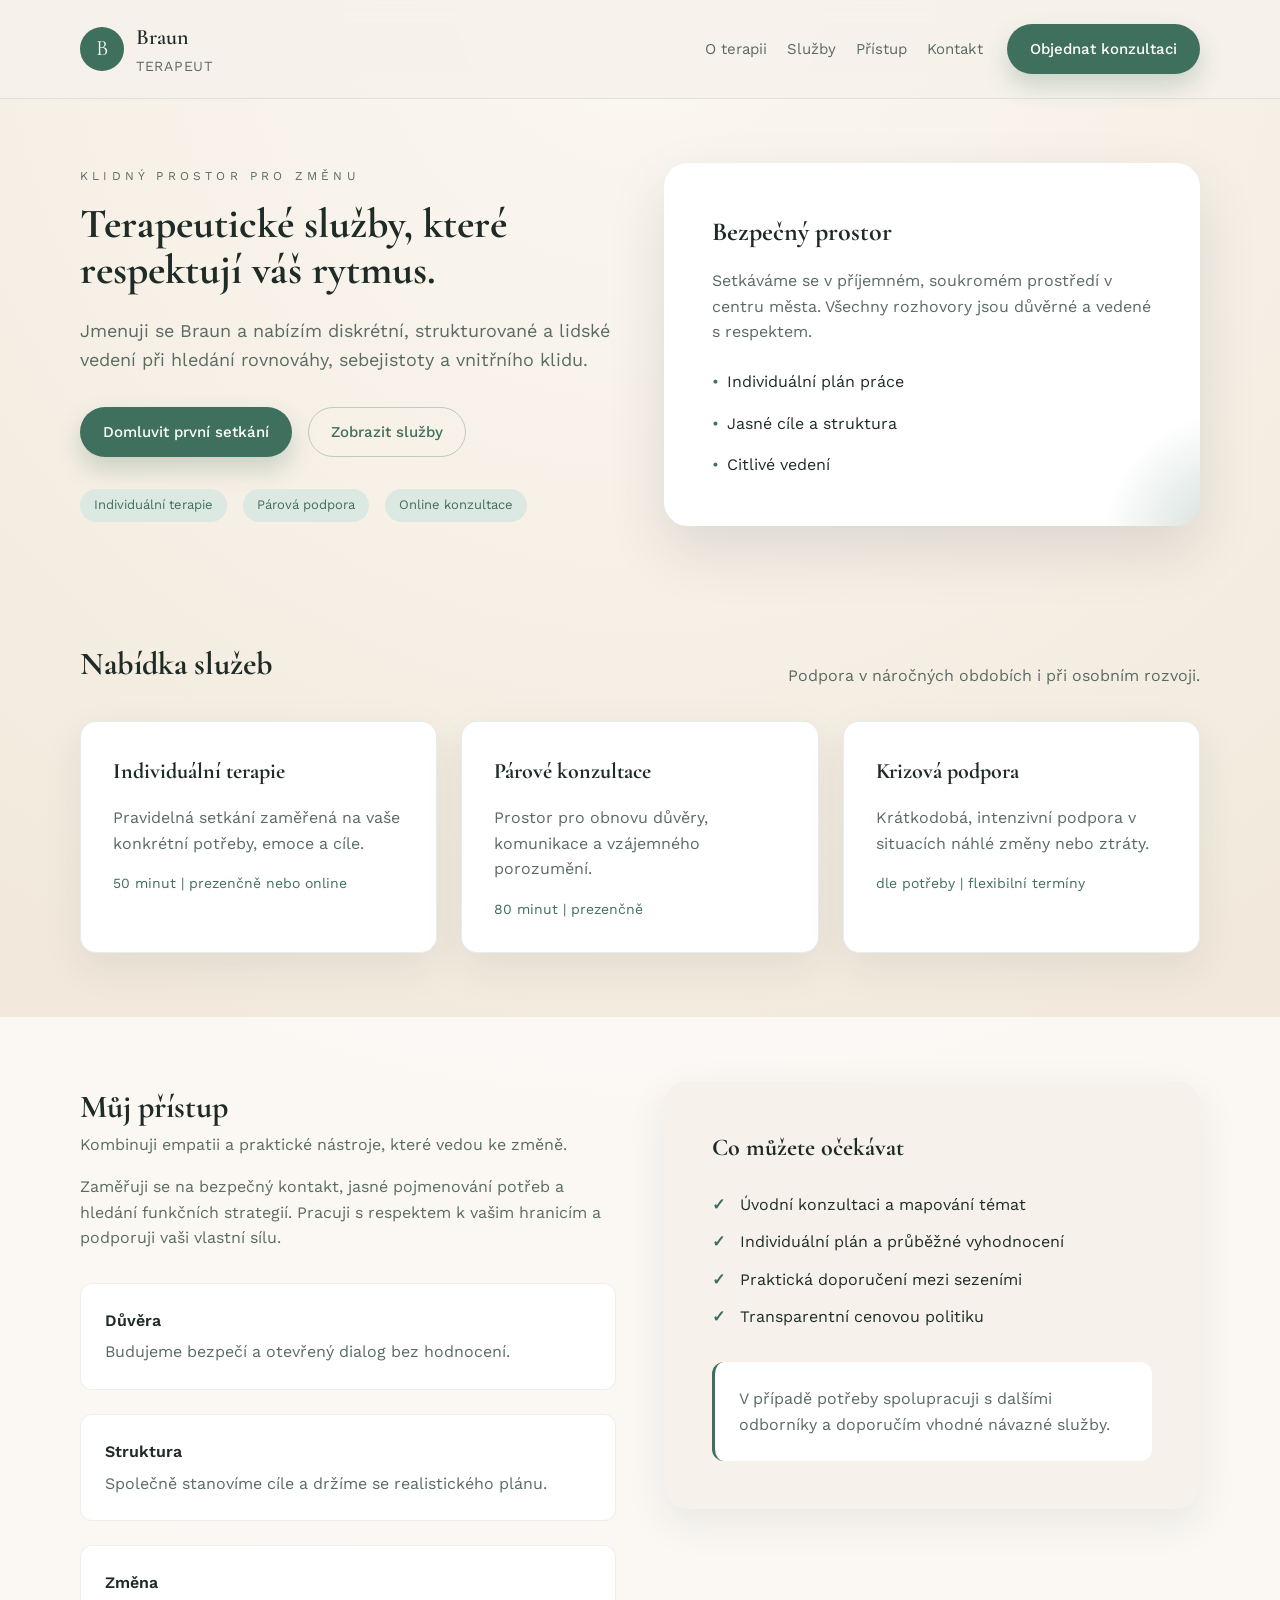
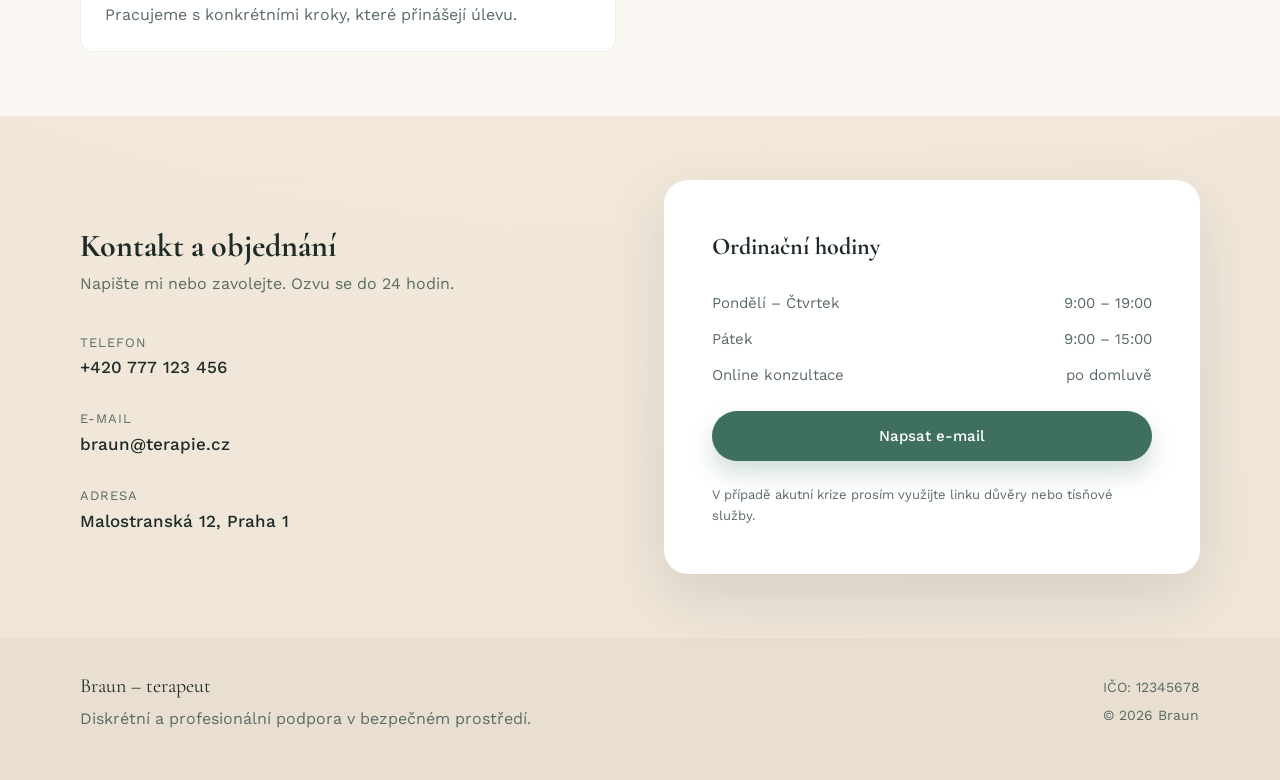
==== index.html @ df53e658 "page" ====
<!doctype html>
<html lang="cs">
<head>
  <meta charset="utf-8" />
  <meta name="viewport" content="width=device-width, initial-scale=1" />
  <title>Braun | Terapeutické služby</title>
  <meta name="description" content="Braun – terapeut. Individuální terapie, párová terapie, podpora v náročných životních obdobích. Přehled služeb a kontakt." />
  <link rel="preconnect" href="https://fonts.googleapis.com" />
  <link rel="preconnect" href="https://fonts.gstatic.com" crossorigin />
  <link href="https://fonts.googleapis.com/css2?family=Cormorant+Garamond:wght@400;500;600&family=Work+Sans:wght@300;400;500;600&display=swap" rel="stylesheet" />
  <link rel="stylesheet" href="styles.css" />
</head>
<body>
  <header class="site-header">
    <div class="container">
      <div class="brand">
        <span class="brand__mark">B</span>
        <div class="brand__text">
          <span class="brand__name">Braun</span>
          <span class="brand__role">terapeut</span>
        </div>
      </div>
      <nav class="nav">
        <a class="nav__link" href="#o-terapii">O terapii</a>
        <a class="nav__link" href="#sluzby">Služby</a>
        <a class="nav__link" href="#pristup">Přístup</a>
        <a class="nav__link" href="#kontakt">Kontakt</a>
      </nav>
      <a class="btn btn--primary" href="#kontakt">Objednat konzultaci</a>
    </div>
  </header>

  <main>
    <section class="hero" id="o-terapii">
      <div class="container hero__layout">
        <div class="hero__content">
          <p class="eyebrow">Klidný prostor pro změnu</p>
          <h1 class="hero__title">Terapeutické služby, které respektují váš rytmus.</h1>
          <p class="hero__lead">
            Jmenuji se Braun a nabízím diskrétní, strukturované a lidské vedení při hledání
            rovnováhy, sebejistoty a vnitřního klidu.
          </p>
          <div class="hero__actions">
            <a class="btn btn--primary" href="#kontakt">Domluvit první setkání</a>
            <a class="btn btn--ghost" href="#sluzby">Zobrazit služby</a>
          </div>
          <div class="hero__badges">
            <span class="badge">Individuální terapie</span>
            <span class="badge">Párová podpora</span>
            <span class="badge">Online konzultace</span>
          </div>
        </div>
        <div class="hero__card">
          <div class="hero__card-content">
            <h2 class="hero__card-title">Bezpečný prostor</h2>
            <p class="hero__card-text">
              Setkáváme se v příjemném, soukromém prostředí v centru města. Všechny rozhovory
              jsou důvěrné a vedené s respektem.
            </p>
            <ul class="hero__list">
              <li>Individuální plán práce</li>
              <li>Jasné cíle a struktura</li>
              <li>Citlivé vedení</li>
            </ul>
          </div>
          <div class="hero__accent"></div>
        </div>
      </div>
    </section>

    <section class="section" id="sluzby">
      <div class="container">
        <div class="section__header">
          <h2 class="section__title">Nabídka služeb</h2>
          <p class="section__lead">Podpora v náročných obdobích i při osobním rozvoji.</p>
        </div>
        <div class="cards">
          <article class="card">
            <h3 class="card__title">Individuální terapie</h3>
            <p class="card__text">Pravidelná setkání zaměřená na vaše konkrétní potřeby, emoce a cíle.</p>
            <p class="card__meta">50 minut | prezenčně nebo online</p>
          </article>
          <article class="card">
            <h3 class="card__title">Párové konzultace</h3>
            <p class="card__text">Prostor pro obnovu důvěry, komunikace a vzájemného porozumění.</p>
            <p class="card__meta">80 minut | prezenčně</p>
          </article>
          <article class="card">
            <h3 class="card__title">Krizová podpora</h3>
            <p class="card__text">Krátkodobá, intenzivní podpora v situacích náhlé změny nebo ztráty.</p>
            <p class="card__meta">dle potřeby | flexibilní termíny</p>
          </article>
        </div>
      </div>
    </section>

    <section class="section section--alt" id="pristup">
      <div class="container split">
        <div class="split__content">
          <h2 class="section__title">Můj přístup</h2>
          <p class="section__lead">Kombinuji empatii a praktické nástroje, které vedou ke změně.</p>
          <p class="section__text">
            Zaměřuji se na bezpečný kontakt, jasné pojmenování potřeb a hledání funkčních strategií.
            Pracuji s respektem k vašim hranicím a podporuji vaši vlastní sílu.
          </p>
          <div class="principles">
            <div class="principle">
              <span class="principle__title">Důvěra</span>
              <p class="principle__text">Budujeme bezpečí a otevřený dialog bez hodnocení.</p>
            </div>
            <div class="principle">
              <span class="principle__title">Struktura</span>
              <p class="principle__text">Společně stanovíme cíle a držíme se realistického plánu.</p>
            </div>
            <div class="principle">
              <span class="principle__title">Změna</span>
              <p class="principle__text">Pracujeme s konkrétními kroky, které přinášejí úlevu.</p>
            </div>
          </div>
        </div>
        <div class="split__panel">
          <h3 class="split__title">Co můžete očekávat</h3>
          <ul class="checklist">
            <li>Úvodní konzultaci a mapování témat</li>
            <li>Individuální plán a průběžné vyhodnocení</li>
            <li>Praktická doporučení mezi sezeními</li>
            <li>Transparentní cenovou politiku</li>
          </ul>
          <div class="note">
            <p class="note__text">V případě potřeby spolupracuji s dalšími odborníky a doporučím vhodné návazné služby.</p>
          </div>
        </div>
      </div>
    </section>

    <section class="section" id="kontakt">
      <div class="container contact">
        <div class="contact__intro">
          <h2 class="section__title">Kontakt a objednání</h2>
          <p class="section__lead">Napište mi nebo zavolejte. Ozvu se do 24 hodin.</p>
          <div class="contact__details">
            <div>
              <span class="contact__label">Telefon</span>
              <span class="contact__value">+420 777 123 456</span>
            </div>
            <div>
              <span class="contact__label">E-mail</span>
              <span class="contact__value">braun@terapie.cz</span>
            </div>
            <div>
              <span class="contact__label">Adresa</span>
              <span class="contact__value">Malostranská 12, Praha 1</span>
            </div>
          </div>
        </div>
        <div class="contact__card">
          <h3 class="contact__title">Ordinační hodiny</h3>
          <div class="contact__hours">
            <div class="hours__row">
              <span>Pondělí – Čtvrtek</span>
              <span>9:00 – 19:00</span>
            </div>
            <div class="hours__row">
              <span>Pátek</span>
              <span>9:00 – 15:00</span>
            </div>
            <div class="hours__row">
              <span>Online konzultace</span>
              <span>po domluvě</span>
            </div>
          </div>
          <a class="btn btn--primary" href="mailto:braun@terapie.cz">Napsat e-mail</a>
          <p class="contact__note">V případě akutní krize prosím využijte linku důvěry nebo tísňové služby.</p>
        </div>
      </div>
    </section>
  </main>

  <footer class="site-footer">
    <div class="container footer">
      <div>
        <p class="footer__title">Braun – terapeut</p>
        <p class="footer__text">Diskrétní a profesionální podpora v bezpečném prostředí.</p>
      </div>
      <div class="footer__meta">
        <span>IČO: 12345678</span>
        <span>© 2026 Braun</span>
      </div>
    </div>
  </footer>
</body>
</html>
---- styles.css ----
:root {
  color-scheme: light;
  --color-ink: #1e2b27;
  --color-muted: #5a6b63;
  --color-cream: #f6f1ea;
  --color-sand: #efe6d8;
  --color-accent: #3f6f5d;
  --color-accent-soft: #dce8e2;
  --color-white: #ffffff;
  --shadow-soft: 0 24px 60px rgba(30, 43, 39, 0.12);
  --shadow-card: 0 14px 40px rgba(30, 43, 39, 0.08);
  --radius-lg: 24px;
  --radius-md: 16px;
  --radius-sm: 12px;
  --container: 1120px;
  --space-1: 8px;
  --space-2: 16px;
  --space-3: 24px;
  --space-4: 32px;
  --space-5: 48px;
  --space-6: 64px;
}

* {
  box-sizing: border-box;
  margin: 0;
  padding: 0;
}

body {
  font-family: "Work Sans", sans-serif;
  color: var(--color-ink);
  background: radial-gradient(circle at top, #fbf8f2 0%, #f2e9dc 45%, #efe6d8 100%);
  line-height: 1.6;
}

a {
  color: inherit;
  text-decoration: none;
}

img {
  max-width: 100%;
  display: block;
}

.container {
  width: min(100% - 2rem, var(--container));
  margin: 0 auto;
}

.site-header {
  position: sticky;
  top: 0;
  z-index: 10;
  backdrop-filter: blur(12px);
  background: rgba(246, 241, 234, 0.85);
  border-bottom: 1px solid rgba(63, 111, 93, 0.12);
}

.site-header .container {
  display: flex;
  align-items: center;
  gap: var(--space-3);
  padding: 20px 0;
}

.brand {
  display: flex;
  align-items: center;
  gap: 12px;
}

.brand__mark {
  width: 44px;
  height: 44px;
  display: grid;
  place-items: center;
  border-radius: 50%;
  background: var(--color-accent);
  color: var(--color-white);
  font-family: "Cormorant Garamond", serif;
  font-size: 22px;
}

.brand__text {
  display: flex;
  flex-direction: column;
}

.brand__name {
  font-family: "Cormorant Garamond", serif;
  font-size: 22px;
  font-weight: 600;
}

.brand__role {
  font-size: 14px;
  color: var(--color-muted);
  letter-spacing: 0.05em;
  text-transform: uppercase;
}

.nav {
  margin-left: auto;
  display: flex;
  gap: 20px;
}

.nav__link {
  font-size: 15px;
  color: var(--color-muted);
  transition: color 0.2s ease;
}

.nav__link:hover,
.nav__link:focus {
  color: var(--color-accent);
}

.btn {
  display: inline-flex;
  align-items: center;
  justify-content: center;
  padding: 12px 22px;
  border-radius: 999px;
  font-size: 15px;
  font-weight: 500;
  border: 1px solid transparent;
  transition: transform 0.2s ease, box-shadow 0.2s ease, background 0.2s ease;
}

.btn--primary {
  background: var(--color-accent);
  color: var(--color-white);
  box-shadow: 0 12px 24px rgba(63, 111, 93, 0.24);
}

.btn--primary:hover {
  transform: translateY(-1px);
  box-shadow: 0 16px 30px rgba(63, 111, 93, 0.28);
}

.btn--ghost {
  border-color: rgba(63, 111, 93, 0.3);
  color: var(--color-accent);
  background: transparent;
}

.hero {
  padding: var(--space-6) 0 var(--space-5);
}

.hero__layout {
  display: grid;
  grid-template-columns: repeat(2, minmax(0, 1fr));
  gap: var(--space-5);
  align-items: center;
}

.eyebrow {
  text-transform: uppercase;
  letter-spacing: 0.35em;
  color: var(--color-muted);
  font-size: 12px;
  margin-bottom: var(--space-2);
}

.hero__title {
  font-family: "Cormorant Garamond", serif;
  font-size: clamp(2.6rem, 3vw, 3.6rem);
  line-height: 1.1;
  margin-bottom: var(--space-3);
}

.hero__lead {
  font-size: 18px;
  color: var(--color-muted);
  margin-bottom: var(--space-4);
}

.hero__actions {
  display: flex;
  gap: var(--space-2);
  flex-wrap: wrap;
  margin-bottom: var(--space-4);
}

.hero__badges {
  display: flex;
  flex-wrap: wrap;
  gap: var(--space-2);
}

.badge {
  padding: 6px 14px;
  border-radius: 999px;
  background: var(--color-accent-soft);
  color: var(--color-accent);
  font-size: 13px;
}

.hero__card {
  position: relative;
  background: var(--color-white);
  border-radius: var(--radius-lg);
  box-shadow: var(--shadow-soft);
  overflow: hidden;
}

.hero__card-content {
  padding: var(--space-5);
}

.hero__card-title {
  font-family: "Cormorant Garamond", serif;
  font-size: 26px;
  margin-bottom: var(--space-2);
}

.hero__card-text {
  color: var(--color-muted);
  margin-bottom: var(--space-3);
}

.hero__list {
  list-style: none;
  display: grid;
  gap: var(--space-2);
  color: var(--color-ink);
}

.hero__list li::before {
  content: "•";
  color: var(--color-accent);
  margin-right: 8px;
}

.hero__accent {
  position: absolute;
  inset: auto -30% -40% auto;
  width: 260px;
  height: 260px;
  background: radial-gradient(circle, rgba(63, 111, 93, 0.25) 0%, rgba(63, 111, 93, 0) 70%);
}

.section {
  padding: var(--space-6) 0;
}

.section--alt {
  background: rgba(255, 255, 255, 0.7);
}

.section__header {
  display: flex;
  align-items: flex-end;
  justify-content: space-between;
  gap: var(--space-4);
  margin-bottom: var(--space-4);
}

.section__title {
  font-family: "Cormorant Garamond", serif;
  font-size: clamp(2rem, 2.4vw, 2.6rem);
}

.section__lead {
  color: var(--color-muted);
  max-width: 520px;
}

.section__text {
  color: var(--color-muted);
  margin-top: var(--space-2);
}

.cards {
  display: grid;
  grid-template-columns: repeat(3, minmax(0, 1fr));
  gap: var(--space-3);
}

.card {
  background: var(--color-white);
  padding: var(--space-4);
  border-radius: var(--radius-md);
  box-shadow: var(--shadow-card);
  border: 1px solid rgba(63, 111, 93, 0.12);
}

.card__title {
  font-family: "Cormorant Garamond", serif;
  font-size: 22px;
  margin-bottom: var(--space-2);
}

.card__text {
  color: var(--color-muted);
  margin-bottom: var(--space-2);
}

.card__meta {
  font-size: 14px;
  color: var(--color-accent);
}

.split {
  display: grid;
  grid-template-columns: repeat(2, minmax(0, 1fr));
  gap: var(--space-5);
  align-items: start;
}

.split__panel {
  background: var(--color-cream);
  padding: var(--space-5);
  border-radius: var(--radius-lg);
  box-shadow: var(--shadow-card);
}

.split__title {
  font-family: "Cormorant Garamond", serif;
  font-size: 24px;
  margin-bottom: var(--space-3);
}

.principles {
  display: grid;
  gap: var(--space-3);
  margin-top: var(--space-4);
}

.principle {
  background: var(--color-white);
  padding: var(--space-3);
  border-radius: var(--radius-sm);
  border: 1px solid rgba(63, 111, 93, 0.1);
}

.principle__title {
  font-weight: 600;
  display: block;
  margin-bottom: 6px;
}

.principle__text {
  color: var(--color-muted);
}

.checklist {
  list-style: none;
  display: grid;
  gap: 12px;
  color: var(--color-ink);
  margin-bottom: var(--space-4);
}

.checklist li {
  position: relative;
  padding-left: 28px;
}

.checklist li::before {
  content: "✓";
  position: absolute;
  left: 0;
  color: var(--color-accent);
  font-weight: 600;
}

.note {
  background: var(--color-white);
  border-radius: var(--radius-sm);
  padding: var(--space-3);
  border-left: 3px solid var(--color-accent);
}

.note__text {
  color: var(--color-muted);
}

.contact {
  display: grid;
  grid-template-columns: repeat(2, minmax(0, 1fr));
  gap: var(--space-5);
  align-items: center;
}

.contact__details {
  display: grid;
  gap: var(--space-3);
  margin-top: var(--space-4);
}

.contact__label {
  font-size: 13px;
  text-transform: uppercase;
  letter-spacing: 0.08em;
  color: var(--color-muted);
}

.contact__value {
  display: block;
  font-size: 17px;
  font-weight: 500;
}

.contact__card {
  background: var(--color-white);
  padding: var(--space-5);
  border-radius: var(--radius-lg);
  box-shadow: var(--shadow-soft);
  display: grid;
  gap: var(--space-3);
}

.contact__title {
  font-family: "Cormorant Garamond", serif;
  font-size: 24px;
}

.contact__hours {
  display: grid;
  gap: 12px;
  color: var(--color-muted);
}

.hours__row {
  display: flex;
  justify-content: space-between;
  gap: var(--space-2);
  font-size: 15px;
}

.contact__note {
  font-size: 13px;
  color: var(--color-muted);
}

.site-footer {
  padding: var(--space-4) 0 var(--space-5);
  background: #e9dfd1;
}

.footer {
  display: flex;
  justify-content: space-between;
  gap: var(--space-3);
  align-items: center;
  flex-wrap: wrap;
}

.footer__title {
  font-family: "Cormorant Garamond", serif;
  font-size: 20px;
  margin-bottom: 4px;
}

.footer__text {
  color: var(--color-muted);
}

.footer__meta {
  display: grid;
  gap: 6px;
  font-size: 14px;
  color: var(--color-muted);
}

@media (max-width: 980px) {
  .site-header .container {
    flex-wrap: wrap;
  }

  .nav {
    order: 3;
    width: 100%;
    justify-content: center;
    flex-wrap: wrap;
    margin: 0;
  }

  .hero__layout,
  .split,
  .contact {
    grid-template-columns: 1fr;
  }

  .section__header {
    flex-direction: column;
    align-items: flex-start;
  }

  .cards {
    grid-template-columns: repeat(2, minmax(0, 1fr));
  }

  .hours__row {
    flex-direction: column;
    align-items: flex-start;
  }
}

@media (max-width: 640px) {
  .site-header .container {
    gap: var(--space-2);
  }

  .btn {
    width: 100%;
  }

  .cards {
    grid-template-columns: 1fr;
  }

  .hero__card-content,
  .split__panel,
  .contact__card {
    padding: var(--space-4);
  }
}
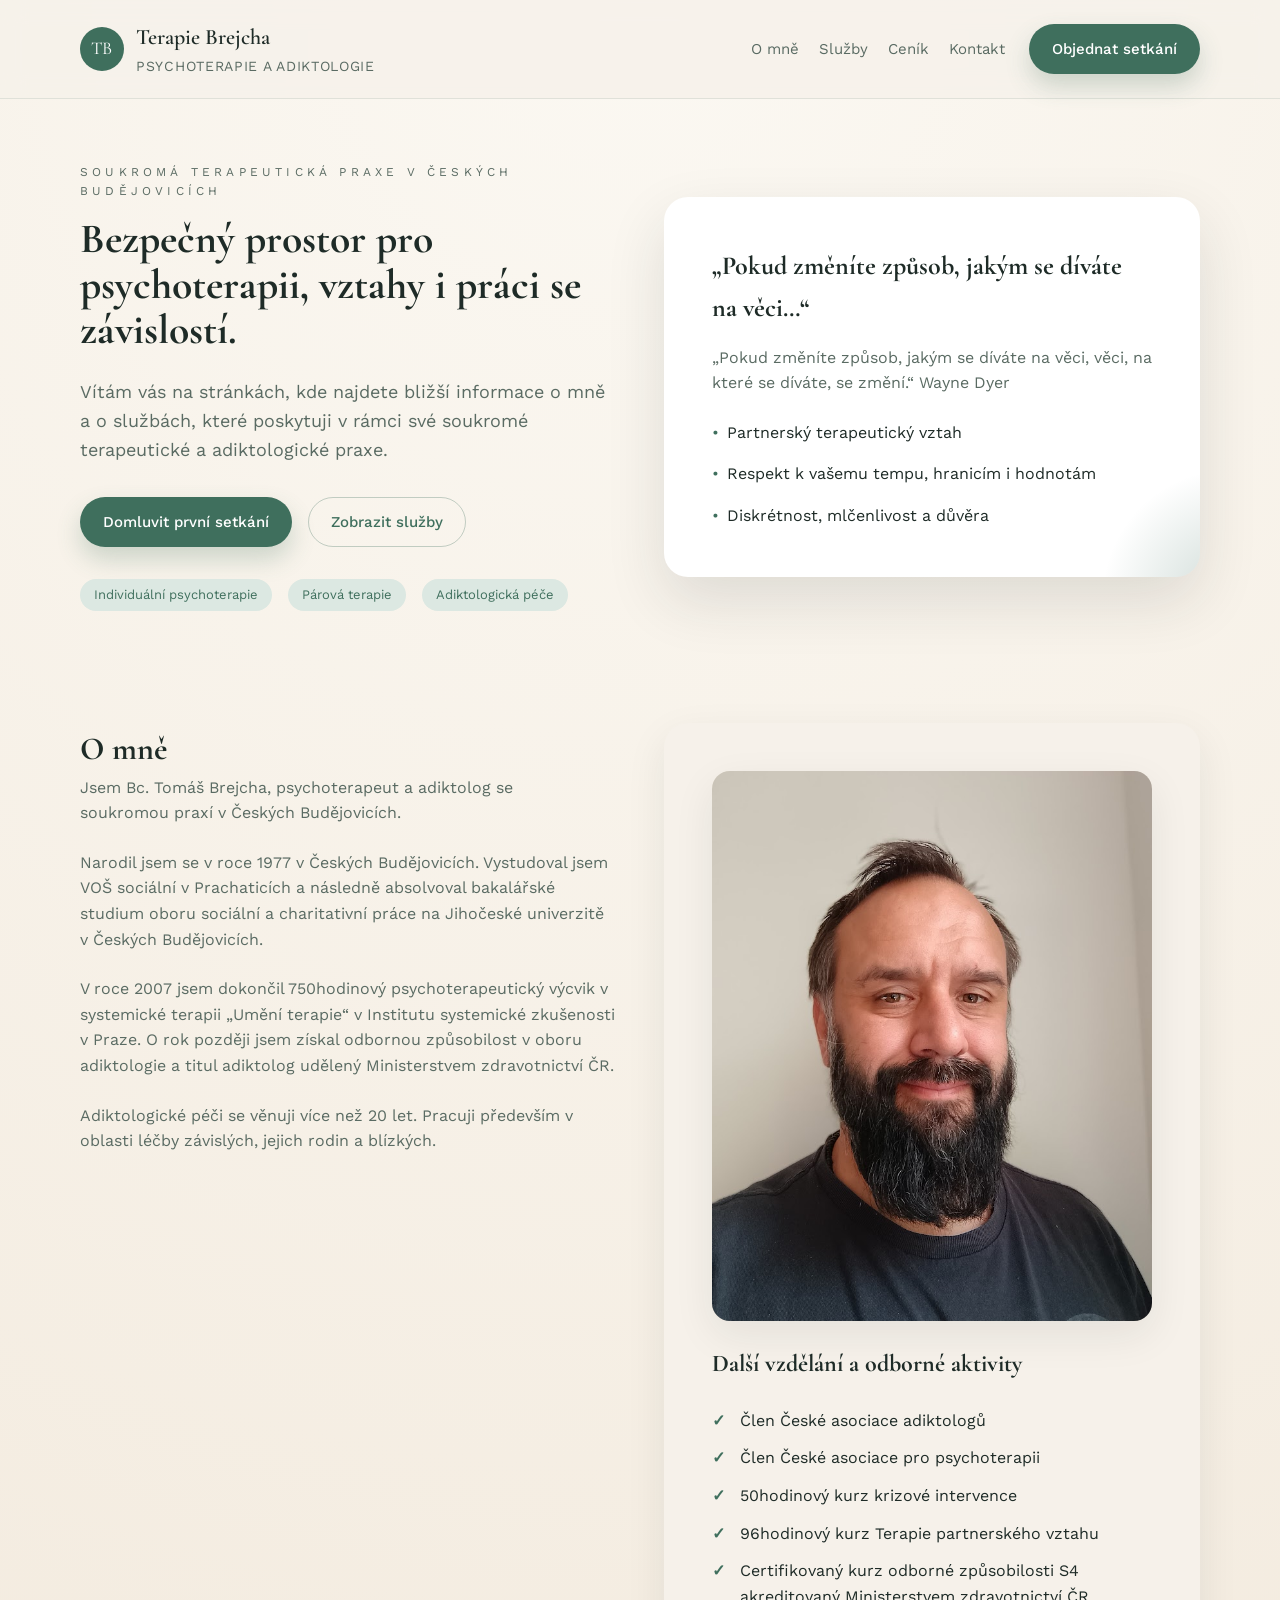
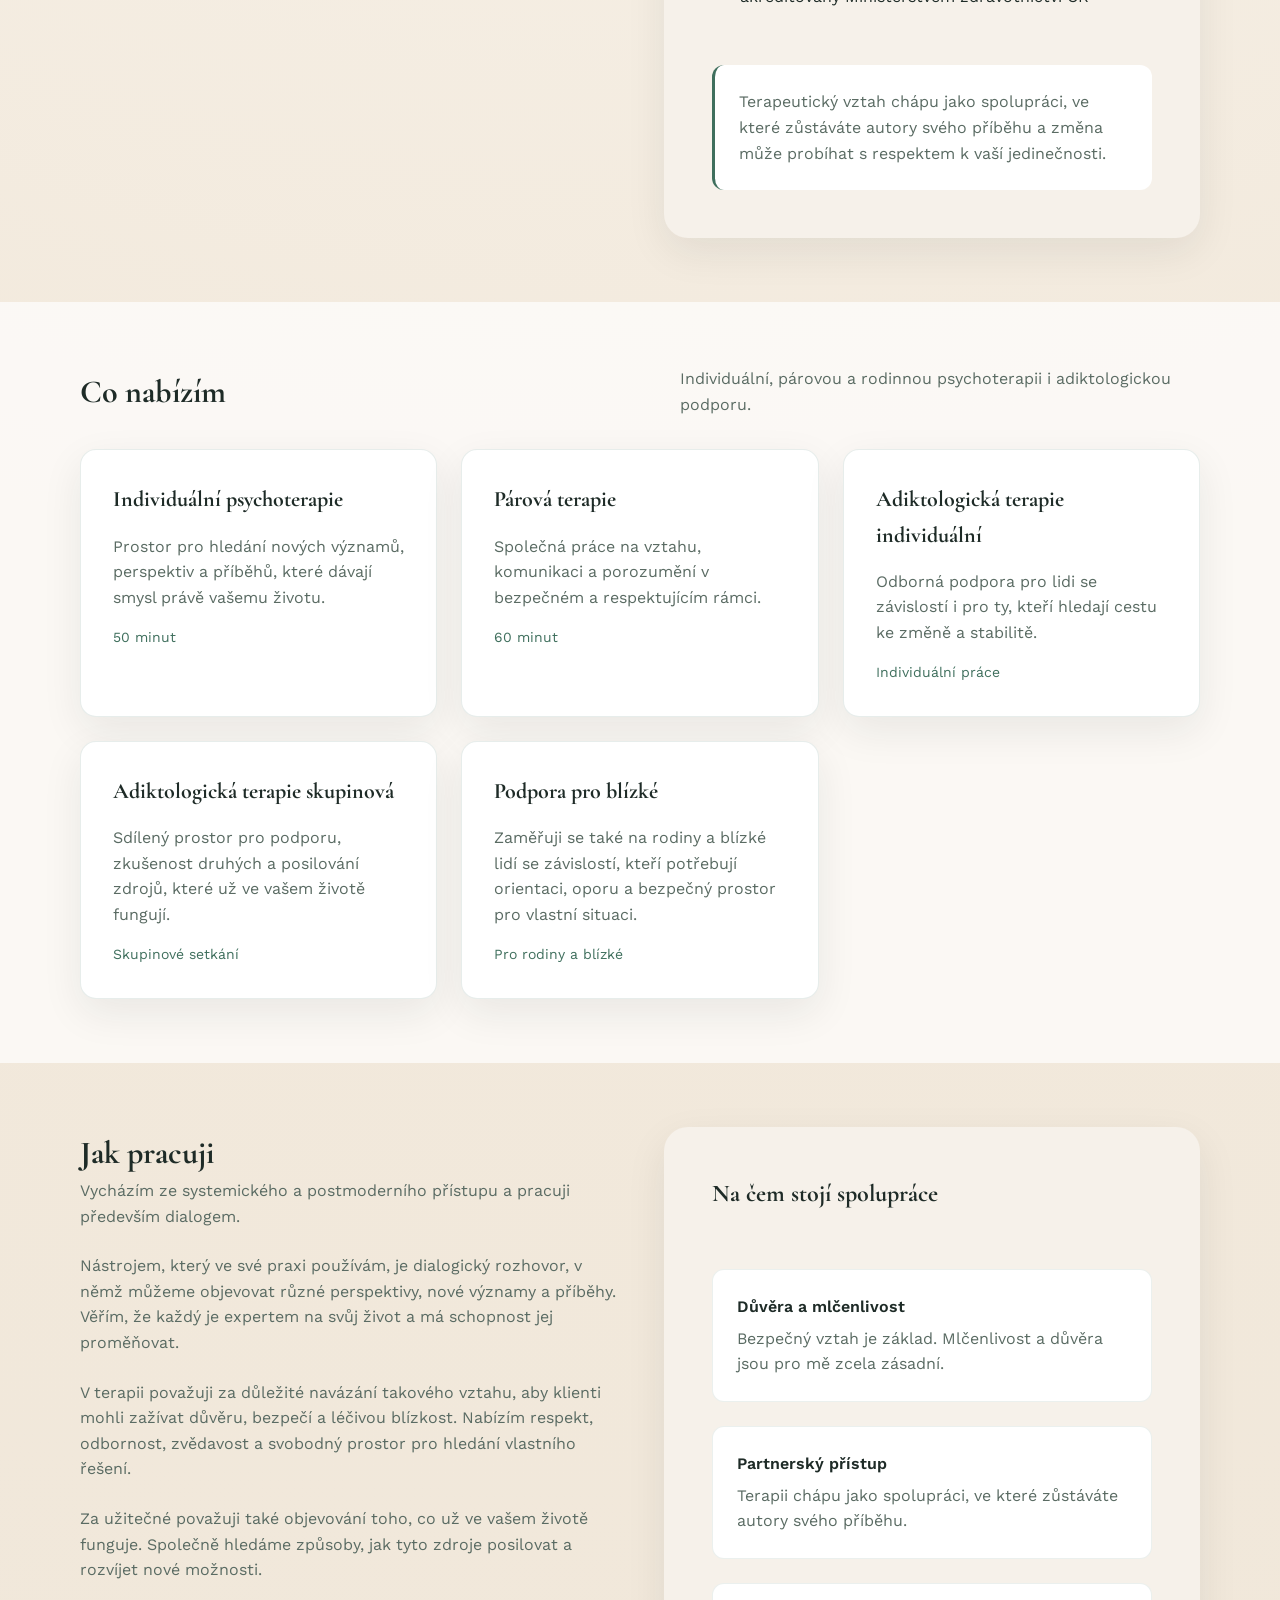
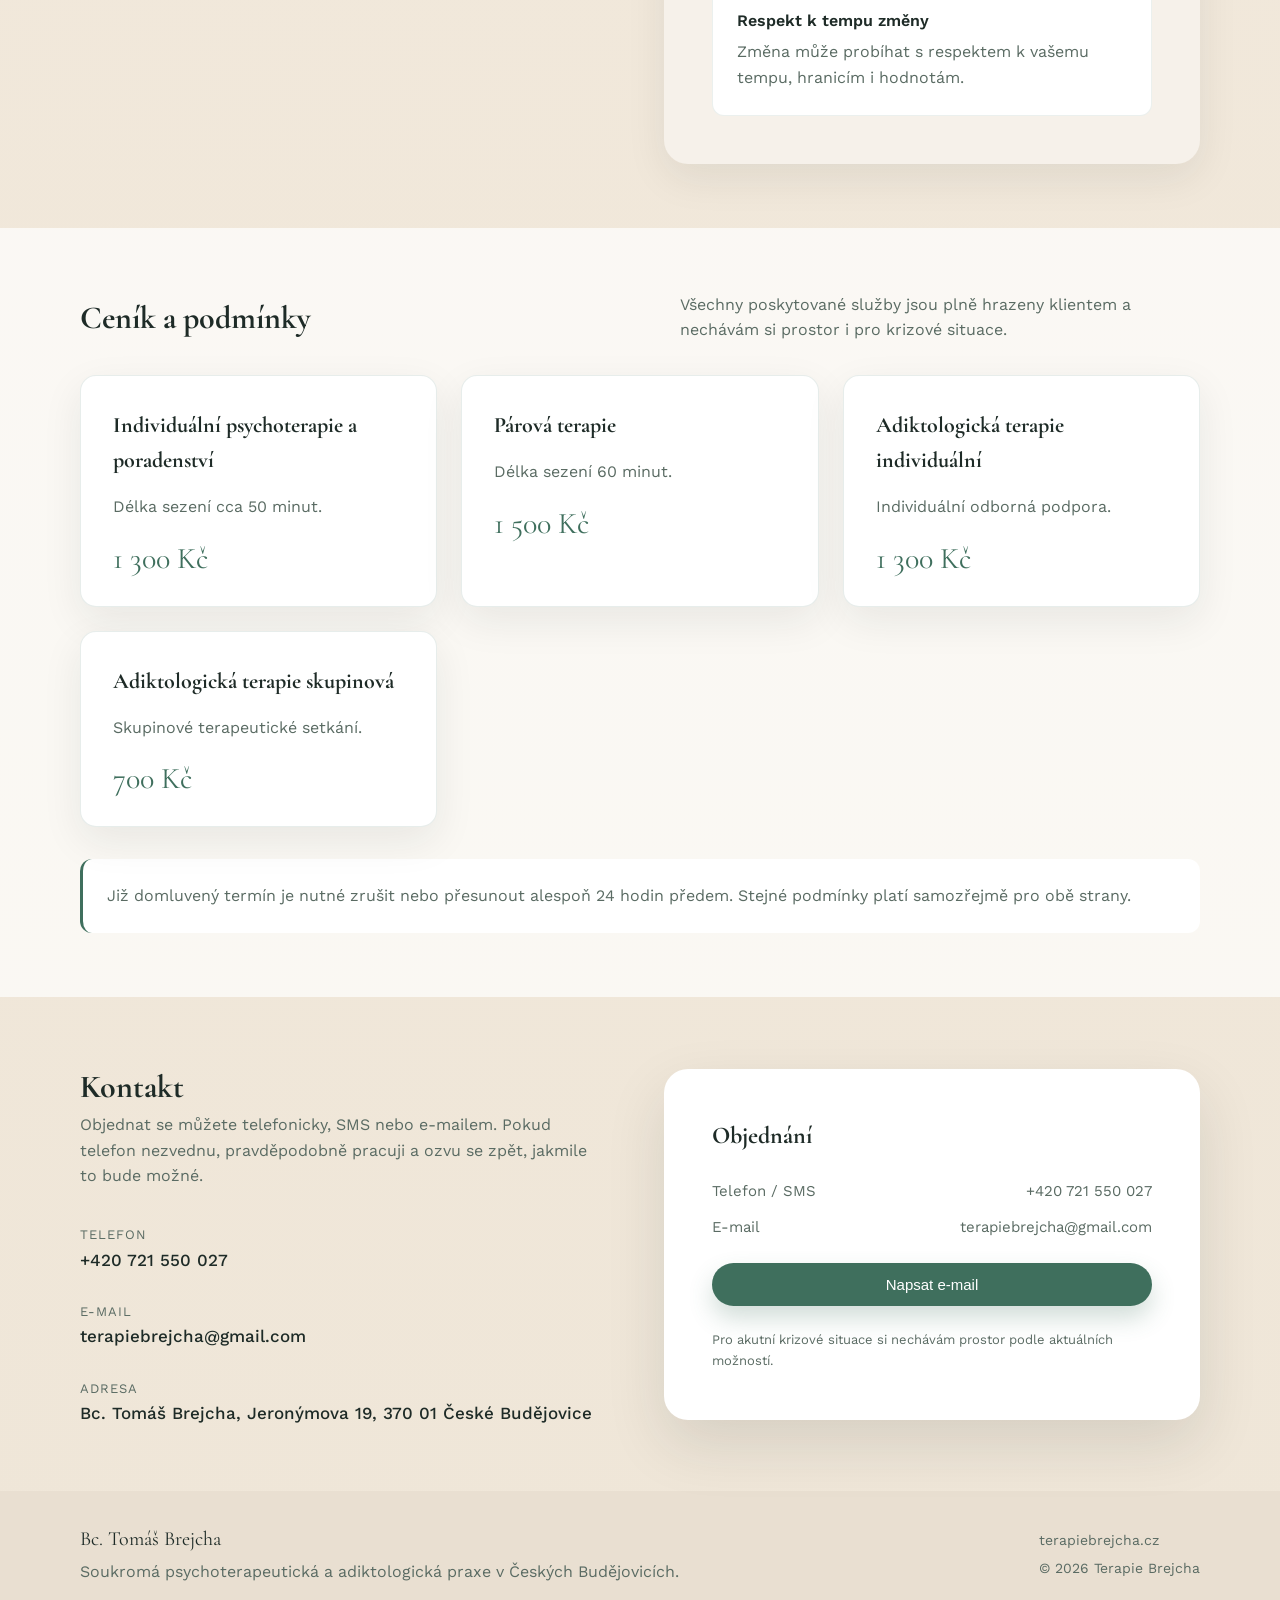
==== commit 3c3e901d: "exposed" ====
--- a/index.html
+++ b/index.html
@@ -3,64 +3,70 @@
 <head>
   <meta charset="utf-8" />
   <meta name="viewport" content="width=device-width, initial-scale=1" />
-  <title>Braun | Terapeutické služby</title>
-  <meta name="description" content="Braun – terapeut. Individuální terapie, párová terapie, podpora v náročných životních obdobích. Přehled služeb a kontakt." />
+  <title>Terapie Brejcha | Psychoterapie a adiktologie v Českých Budějovicích</title>
+  <meta
+    name="description"
+    content="Bc. Tomáš Brejcha nabízí individuální, párovou a rodinnou psychoterapii a adiktologickou péči v Českých Budějovicích."
+  />
   <link rel="preconnect" href="https://fonts.googleapis.com" />
   <link rel="preconnect" href="https://fonts.gstatic.com" crossorigin />
-  <link href="https://fonts.googleapis.com/css2?family=Cormorant+Garamond:wght@400;500;600&family=Work+Sans:wght@300;400;500;600&display=swap" rel="stylesheet" />
+  <link
+    href="https://fonts.googleapis.com/css2?family=Cormorant+Garamond:wght@400;500;600&family=Work+Sans:wght@300;400;500;600&display=swap"
+    rel="stylesheet"
+  />
   <link rel="stylesheet" href="styles.css" />
 </head>
 <body>
   <header class="site-header">
     <div class="container">
       <div class="brand">
-        <span class="brand__mark">B</span>
+        <span class="brand__mark">TB</span>
         <div class="brand__text">
-          <span class="brand__name">Braun</span>
-          <span class="brand__role">terapeut</span>
+          <span class="brand__name">Terapie Brejcha</span>
+          <span class="brand__role">psychoterapie a adiktologie</span>
         </div>
       </div>
       <nav class="nav">
-        <a class="nav__link" href="#o-terapii">O terapii</a>
+        <a class="nav__link" href="#o-mne">O mně</a>
         <a class="nav__link" href="#sluzby">Služby</a>
-        <a class="nav__link" href="#pristup">Přístup</a>
+        <a class="nav__link" href="#cenik">Ceník</a>
         <a class="nav__link" href="#kontakt">Kontakt</a>
       </nav>
-      <a class="btn btn--primary" href="#kontakt">Objednat konzultaci</a>
+      <a class="btn btn--primary" href="#kontakt">Objednat setkání</a>
     </div>
   </header>
 
   <main>
-    <section class="hero" id="o-terapii">
+    <section class="hero" id="uvod">
       <div class="container hero__layout">
         <div class="hero__content">
-          <p class="eyebrow">Klidný prostor pro změnu</p>
-          <h1 class="hero__title">Terapeutické služby, které respektují váš rytmus.</h1>
+          <p class="eyebrow">Soukromá terapeutická praxe v Českých Budějovicích</p>
+          <h1 class="hero__title">Bezpečný prostor pro psychoterapii, vztahy i práci se závislostí.</h1>
           <p class="hero__lead">
-            Jmenuji se Braun a nabízím diskrétní, strukturované a lidské vedení při hledání
-            rovnováhy, sebejistoty a vnitřního klidu.
+            Vítám vás na stránkách, kde najdete bližší informace o mně a o službách, které
+            poskytuji v rámci své soukromé terapeutické a adiktologické praxe.
           </p>
           <div class="hero__actions">
             <a class="btn btn--primary" href="#kontakt">Domluvit první setkání</a>
             <a class="btn btn--ghost" href="#sluzby">Zobrazit služby</a>
           </div>
           <div class="hero__badges">
-            <span class="badge">Individuální terapie</span>
-            <span class="badge">Párová podpora</span>
-            <span class="badge">Online konzultace</span>
+            <span class="badge">Individuální psychoterapie</span>
+            <span class="badge">Párová terapie</span>
+            <span class="badge">Adiktologická péče</span>
           </div>
         </div>
         <div class="hero__card">
           <div class="hero__card-content">
-            <h2 class="hero__card-title">Bezpečný prostor</h2>
+            <h2 class="hero__card-title">„Pokud změníte způsob, jakým se díváte na věci…“</h2>
             <p class="hero__card-text">
-              Setkáváme se v příjemném, soukromém prostředí v centru města. Všechny rozhovory
-              jsou důvěrné a vedené s respektem.
+              „Pokud změníte způsob, jakým se díváte na věci, věci, na které se díváte, se
+              změní.“ Wayne Dyer
             </p>
             <ul class="hero__list">
-              <li>Individuální plán práce</li>
-              <li>Jasné cíle a struktura</li>
-              <li>Citlivé vedení</li>
+              <li>Partnerský terapeutický vztah</li>
+              <li>Respekt k vašemu tempu, hranicím i hodnotám</li>
+              <li>Diskrétnost, mlčenlivost a důvěra</li>
             </ul>
           </div>
           <div class="hero__accent"></div>
@@ -68,67 +74,190 @@
       </div>
     </section>
 
-    <section class="section" id="sluzby">
+    <section class="section" id="o-mne">
+      <div class="container split">
+        <div class="split__content">
+          <h2 class="section__title">O mně</h2>
+          <p class="section__lead">
+            Jsem Bc. Tomáš Brejcha, psychoterapeut a adiktolog se soukromou praxí v Českých
+            Budějovicích.
+          </p>
+          <div class="section__copy">
+            <p>
+              Narodil jsem se v roce 1977 v Českých Budějovicích. Vystudoval jsem VOŠ sociální
+              v Prachaticích a následně absolvoval bakalářské studium oboru sociální a charitativní
+              práce na Jihočeské univerzitě v Českých Budějovicích.
+            </p>
+            <p>
+              V roce 2007 jsem dokončil 750hodinový psychoterapeutický výcvik v systemické terapii
+              „Umění terapie“ v Institutu systemické zkušenosti v Praze. O rok později jsem získal
+              odbornou způsobilost v oboru adiktologie a titul adiktolog udělený Ministerstvem
+              zdravotnictví ČR.
+            </p>
+            <p>
+              Adiktologické péči se věnuji více než 20 let. Pracuji především v oblasti léčby
+              závislých, jejich rodin a blízkých.
+            </p>
+          </div>
+        </div>
+        <div class="split__panel">
+          <figure class="portrait">
+            <img
+              class="portrait__image"
+              src="assets/images/foto.png"
+              alt="Tomáš Brejcha, psychoterapeut a adiktolog"
+            />
+          </figure>
+          <h3 class="split__title">Další vzdělání a odborné aktivity</h3>
+          <ul class="checklist">
+            <li>Člen České asociace adiktologů</li>
+            <li>Člen České asociace pro psychoterapii</li>
+            <li>50hodinový kurz krizové intervence</li>
+            <li>96hodinový kurz Terapie partnerského vztahu</li>
+            <li>Certifikovaný kurz odborné způsobilosti S4 akreditovaný Ministerstvem zdravotnictví ČR</li>
+          </ul>
+          <div class="note">
+            <p class="note__text">
+              Terapeutický vztah chápu jako spolupráci, ve které zůstáváte autory svého příběhu
+              a změna může probíhat s respektem k vaší jedinečnosti.
+            </p>
+          </div>
+        </div>
+      </div>
+    </section>
+
+    <section class="section section--alt" id="sluzby">
       <div class="container">
         <div class="section__header">
-          <h2 class="section__title">Nabídka služeb</h2>
-          <p class="section__lead">Podpora v náročných obdobích i při osobním rozvoji.</p>
+          <h2 class="section__title">Co nabízím</h2>
+          <p class="section__lead">
+            Individuální, párovou a rodinnou psychoterapii i adiktologickou podporu.
+          </p>
         </div>
         <div class="cards">
           <article class="card">
-            <h3 class="card__title">Individuální terapie</h3>
-            <p class="card__text">Pravidelná setkání zaměřená na vaše konkrétní potřeby, emoce a cíle.</p>
-            <p class="card__meta">50 minut | prezenčně nebo online</p>
-          </article>
-          <article class="card">
-            <h3 class="card__title">Párové konzultace</h3>
-            <p class="card__text">Prostor pro obnovu důvěry, komunikace a vzájemného porozumění.</p>
-            <p class="card__meta">80 minut | prezenčně</p>
-          </article>
-          <article class="card">
-            <h3 class="card__title">Krizová podpora</h3>
-            <p class="card__text">Krátkodobá, intenzivní podpora v situacích náhlé změny nebo ztráty.</p>
-            <p class="card__meta">dle potřeby | flexibilní termíny</p>
-          </article>
-        </div>
-      </div>
-    </section>
-
-    <section class="section section--alt" id="pristup">
+            <h3 class="card__title">Individuální psychoterapie</h3>
+            <p class="card__text">
+              Prostor pro hledání nových významů, perspektiv a příběhů, které dávají smysl právě
+              vašemu životu.
+            </p>
+            <p class="card__meta">50 minut</p>
+          </article>
+          <article class="card">
+            <h3 class="card__title">Párová terapie</h3>
+            <p class="card__text">
+              Společná práce na vztahu, komunikaci a porozumění v bezpečném a respektujícím rámci.
+            </p>
+            <p class="card__meta">60 minut</p>
+          </article>
+          <article class="card">
+            <h3 class="card__title">Adiktologická terapie individuální</h3>
+            <p class="card__text">
+              Odborná podpora pro lidi se závislostí i pro ty, kteří hledají cestu ke změně a
+              stabilitě.
+            </p>
+            <p class="card__meta">Individuální práce</p>
+          </article>
+          <article class="card">
+            <h3 class="card__title">Adiktologická terapie skupinová</h3>
+            <p class="card__text">
+              Sdílený prostor pro podporu, zkušenost druhých a posilování zdrojů, které už ve vašem
+              životě fungují.
+            </p>
+            <p class="card__meta">Skupinové setkání</p>
+          </article>
+          <article class="card">
+            <h3 class="card__title">Podpora pro blízké</h3>
+            <p class="card__text">
+              Zaměřuji se také na rodiny a blízké lidí se závislostí, kteří potřebují orientaci,
+              oporu a bezpečný prostor pro vlastní situaci.
+            </p>
+            <p class="card__meta">Pro rodiny a blízké</p>
+          </article>
+        </div>
+      </div>
+    </section>
+
+    <section class="section" id="pristup">
       <div class="container split">
         <div class="split__content">
-          <h2 class="section__title">Můj přístup</h2>
-          <p class="section__lead">Kombinuji empatii a praktické nástroje, které vedou ke změně.</p>
-          <p class="section__text">
-            Zaměřuji se na bezpečný kontakt, jasné pojmenování potřeb a hledání funkčních strategií.
-            Pracuji s respektem k vašim hranicím a podporuji vaši vlastní sílu.
-          </p>
+          <h2 class="section__title">Jak pracuji</h2>
+          <p class="section__lead">
+            Vycházím ze systemického a postmoderního přístupu a pracuji především dialogem.
+          </p>
+          <div class="section__copy">
+            <p>
+              Nástrojem, který ve své praxi používám, je dialogický rozhovor, v němž můžeme
+              objevovat různé perspektivy, nové významy a příběhy. Věřím, že každý je expertem na
+              svůj život a má schopnost jej proměňovat.
+            </p>
+            <p>
+              V terapii považuji za důležité navázání takového vztahu, aby klienti mohli zažívat
+              důvěru, bezpečí a léčivou blízkost. Nabízím respekt, odbornost, zvědavost a svobodný
+              prostor pro hledání vlastního řešení.
+            </p>
+            <p>
+              Za užitečné považuji také objevování toho, co už ve vašem životě funguje. Společně
+              hledáme způsoby, jak tyto zdroje posilovat a rozvíjet nové možnosti.
+            </p>
+          </div>
+        </div>
+        <div class="split__panel">
+          <h3 class="split__title">Na čem stojí spolupráce</h3>
           <div class="principles">
             <div class="principle">
-              <span class="principle__title">Důvěra</span>
-              <p class="principle__text">Budujeme bezpečí a otevřený dialog bez hodnocení.</p>
+              <span class="principle__title">Důvěra a mlčenlivost</span>
+              <p class="principle__text">Bezpečný vztah je základ. Mlčenlivost a důvěra jsou pro mě zcela zásadní.</p>
             </div>
             <div class="principle">
-              <span class="principle__title">Struktura</span>
-              <p class="principle__text">Společně stanovíme cíle a držíme se realistického plánu.</p>
+              <span class="principle__title">Partnerský přístup</span>
+              <p class="principle__text">Terapii chápu jako spolupráci, ve které zůstáváte autory svého příběhu.</p>
             </div>
             <div class="principle">
-              <span class="principle__title">Změna</span>
-              <p class="principle__text">Pracujeme s konkrétními kroky, které přinášejí úlevu.</p>
-            </div>
-          </div>
-        </div>
-        <div class="split__panel">
-          <h3 class="split__title">Co můžete očekávat</h3>
-          <ul class="checklist">
-            <li>Úvodní konzultaci a mapování témat</li>
-            <li>Individuální plán a průběžné vyhodnocení</li>
-            <li>Praktická doporučení mezi sezeními</li>
-            <li>Transparentní cenovou politiku</li>
-          </ul>
-          <div class="note">
-            <p class="note__text">V případě potřeby spolupracuji s dalšími odborníky a doporučím vhodné návazné služby.</p>
-          </div>
+              <span class="principle__title">Respekt k tempu změny</span>
+              <p class="principle__text">Změna může probíhat s respektem k vašemu tempu, hranicím i hodnotám.</p>
+            </div>
+          </div>
+        </div>
+      </div>
+    </section>
+
+    <section class="section section--alt" id="cenik">
+      <div class="container">
+        <div class="section__header">
+          <h2 class="section__title">Ceník a podmínky</h2>
+          <p class="section__lead">
+            Všechny poskytované služby jsou plně hrazeny klientem a nechávám si prostor i pro
+            krizové situace.
+          </p>
+        </div>
+        <div class="cards">
+          <article class="card">
+            <h3 class="card__title">Individuální psychoterapie a poradenství</h3>
+            <p class="card__text">Délka sezení cca 50 minut.</p>
+            <p class="card__price">1 300 Kč</p>
+          </article>
+          <article class="card">
+            <h3 class="card__title">Párová terapie</h3>
+            <p class="card__text">Délka sezení 60 minut.</p>
+            <p class="card__price">1 500 Kč</p>
+          </article>
+          <article class="card">
+            <h3 class="card__title">Adiktologická terapie individuální</h3>
+            <p class="card__text">Individuální odborná podpora.</p>
+            <p class="card__price">1 300 Kč</p>
+          </article>
+          <article class="card">
+            <h3 class="card__title">Adiktologická terapie skupinová</h3>
+            <p class="card__text">Skupinové terapeutické setkání.</p>
+            <p class="card__price">700 Kč</p>
+          </article>
+        </div>
+        <div class="note note--wide">
+          <p class="note__text">
+            Již domluvený termín je nutné zrušit nebo přesunout alespoň 24 hodin předem. Stejné
+            podmínky platí samozřejmě pro obě strany.
+          </p>
         </div>
       </div>
     </section>
@@ -136,41 +265,42 @@
     <section class="section" id="kontakt">
       <div class="container contact">
         <div class="contact__intro">
-          <h2 class="section__title">Kontakt a objednání</h2>
-          <p class="section__lead">Napište mi nebo zavolejte. Ozvu se do 24 hodin.</p>
+          <h2 class="section__title">Kontakt</h2>
+          <p class="section__lead">
+            Objednat se můžete telefonicky, SMS nebo e-mailem. Pokud telefon nezvednu,
+            pravděpodobně pracuji a ozvu se zpět, jakmile to bude možné.
+          </p>
           <div class="contact__details">
             <div>
               <span class="contact__label">Telefon</span>
-              <span class="contact__value">+420 777 123 456</span>
+              <span class="contact__value"><a href="tel:+420721550027">+420 721 550 027</a></span>
             </div>
             <div>
               <span class="contact__label">E-mail</span>
-              <span class="contact__value">braun@terapie.cz</span>
+              <span class="contact__value contact__value--stack">
+                <a href="mailto:terapiebrejcha@gmail.com">terapiebrejcha@gmail.com</a>
+              </span>
             </div>
             <div>
               <span class="contact__label">Adresa</span>
-              <span class="contact__value">Malostranská 12, Praha 1</span>
+              <span class="contact__value">Bc. Tomáš Brejcha, Jeronýmova 19, 370 01 České Budějovice</span>
             </div>
           </div>
         </div>
         <div class="contact__card">
-          <h3 class="contact__title">Ordinační hodiny</h3>
+          <h3 class="contact__title">Objednání</h3>
           <div class="contact__hours">
             <div class="hours__row">
-              <span>Pondělí – Čtvrtek</span>
-              <span>9:00 – 19:00</span>
+              <span>Telefon / SMS</span>
+              <span>+420 721 550 027</span>
             </div>
             <div class="hours__row">
-              <span>Pátek</span>
-              <span>9:00 – 15:00</span>
-            </div>
-            <div class="hours__row">
-              <span>Online konzultace</span>
-              <span>po domluvě</span>
-            </div>
-          </div>
-          <a class="btn btn--primary" href="mailto:braun@terapie.cz">Napsat e-mail</a>
-          <p class="contact__note">V případě akutní krize prosím využijte linku důvěry nebo tísňové služby.</p>
+              <span>E-mail</span>
+              <span>terapiebrejcha@gmail.com</span>
+            </div>
+          </div>
+          <button class="btn btn--primary" type="button" data-open-email-dialog>Napsat e-mail</button>
+          <p class="contact__note">Pro akutní krizové situace si nechávám prostor podle aktuálních možností.</p>
         </div>
       </div>
     </section>
@@ -179,14 +309,166 @@
   <footer class="site-footer">
     <div class="container footer">
       <div>
-        <p class="footer__title">Braun – terapeut</p>
-        <p class="footer__text">Diskrétní a profesionální podpora v bezpečném prostředí.</p>
+        <p class="footer__title">Bc. Tomáš Brejcha</p>
+        <p class="footer__text">Soukromá psychoterapeutická a adiktologická praxe v Českých Budějovicích.</p>
       </div>
       <div class="footer__meta">
-        <span>IČO: 12345678</span>
-        <span>© 2026 Braun</span>
+        <span>terapiebrejcha.cz</span>
+        <span>© 2026 Terapie Brejcha</span>
       </div>
     </div>
   </footer>
+
+  <dialog class="email-dialog" id="email-dialog" aria-labelledby="email-dialog-title">
+    <div class="email-dialog__panel">
+      <div class="email-dialog__header">
+        <div>
+          <p class="eyebrow">Kontakt</p>
+          <h2 class="email-dialog__title" id="email-dialog-title">Napsat e-mail</h2>
+        </div>
+        <button class="email-dialog__close" type="button" aria-label="Zavřít dialog" data-close-email-dialog>×</button>
+      </div>
+<!--      <p class="email-dialog__lead">-->
+<!--        Zpráva bude odeslána přes Web3Forms. Do produkce ještě doplňte vlastní `access_key`.-->
+<!--      </p>-->
+
+      <form class="email-form" id="email-form" novalidate>
+        <input type="hidden" name="access_key" value="e0c67ad8-6a05-4d11-b1fd-c4f927e3c0f1" />
+        <input type="hidden" name="subject" value="Nová zpráva z terapiebrejcha.cz" />
+        <input type="hidden" name="from_name" value="Kontaktní formulář terapiebrejcha.cz" />
+        <input type="checkbox" name="botcheck" class="visually-hidden" tabindex="-1" autocomplete="off" />
+
+        <label class="form-field">
+          <span class="form-label">Odesílatel</span>
+          <input class="form-input" type="email" name="email" placeholder="vas@email.cz" required />
+        </label>
+
+        <label class="form-field">
+          <span class="form-label">Text e-mailu</span>
+          <textarea
+            class="form-textarea"
+            name="message"
+            rows="7"
+            placeholder="Dobrý den, rád bych se objednal na konzultaci..."
+            required
+          ></textarea>
+        </label>
+
+        <p class="form-meta">
+          Neposílejte prosím v prvním kontaktu citlivé zdravotní údaje. Stačí stručný popis a
+          kontakt na vás.
+        </p>
+
+        <div class="form-actions">
+          <p class="form-status" id="email-form-status" aria-live="polite"></p>
+          <button class="btn btn--primary" type="submit">Odeslat zprávu</button>
+        </div>
+      </form>
+    </div>
+  </dialog>
+
+  <script>
+    const emailDialog = document.querySelector("#email-dialog");
+    const emailForm = document.querySelector("#email-form");
+    const emailStatus = document.querySelector("#email-form-status");
+    const openEmailDialogButton = document.querySelector("[data-open-email-dialog]");
+    const closeEmailDialogButton = document.querySelector("[data-close-email-dialog]");
+    const submitEmailButton = emailForm?.querySelector('button[type="submit"]');
+    const accessKeyField = emailForm?.querySelector('input[name="access_key"]');
+    const firstEmailField = emailForm?.querySelector('input[name="email"]');
+
+    const setEmailStatus = (message, state = "") => {
+      if (!emailStatus) {
+        return;
+      }
+
+      emailStatus.textContent = message;
+      emailStatus.dataset.state = state;
+    };
+
+    const openEmailDialog = () => {
+      if (!emailDialog) {
+        return;
+      }
+
+      setEmailStatus("");
+      emailDialog.showModal();
+      firstEmailField?.focus();
+    };
+
+    const closeEmailDialog = () => {
+      emailDialog?.close();
+    };
+
+    openEmailDialogButton?.addEventListener("click", openEmailDialog);
+    closeEmailDialogButton?.addEventListener("click", closeEmailDialog);
+
+    emailDialog?.addEventListener("click", (event) => {
+      const rect = emailDialog.getBoundingClientRect();
+      const clickedInside =
+        event.clientX >= rect.left &&
+        event.clientX <= rect.right &&
+        event.clientY >= rect.top &&
+        event.clientY <= rect.bottom;
+
+      if (!clickedInside) {
+        closeEmailDialog();
+      }
+    });
+
+    emailForm?.addEventListener("submit", async (event) => {
+      event.preventDefault();
+
+      if (!emailForm.reportValidity()) {
+        return;
+      }
+
+      if (!accessKeyField || accessKeyField.value === "YOUR_WEB3FORMS_ACCESS_KEY") {
+        setEmailStatus("Nejdřív doplňte vlastní Web3Forms access key do HTML.", "error");
+        return;
+      }
+
+      const originalButtonLabel = submitEmailButton?.textContent;
+      const formData = new FormData(emailForm);
+
+      setEmailStatus("Odesílám zprávu…");
+
+      if (submitEmailButton) {
+        submitEmailButton.disabled = true;
+        submitEmailButton.textContent = "Odesílám…";
+      }
+
+      try {
+        const response = await fetch("https://api.web3forms.com/submit", {
+          method: "POST",
+          headers: {
+            Accept: "application/json"
+          },
+          body: formData
+        });
+
+        const result = await response.json();
+
+        if (!response.ok || !result.success) {
+          throw new Error(result.message || "Zprávu se nepodařilo odeslat.");
+        }
+
+        emailForm.reset();
+        setEmailStatus("Zpráva byla odeslána.", "success");
+
+        window.setTimeout(() => {
+          closeEmailDialog();
+          setEmailStatus("");
+        }, 1200);
+      } catch (error) {
+        setEmailStatus(error.message || "Zprávu se nepodařilo odeslat.", "error");
+      } finally {
+        if (submitEmailButton) {
+          submitEmailButton.disabled = false;
+          submitEmailButton.textContent = originalButtonLabel;
+        }
+      }
+    });
+  </script>
 </body>
 </html>
--- a/styles.css
+++ b/styles.css
@@ -80,7 +80,8 @@
   background: var(--color-accent);
   color: var(--color-white);
   font-family: "Cormorant Garamond", serif;
-  font-size: 22px;
+  font-size: 18px;
+  letter-spacing: 0.04em;
 }
 
 .brand__text {
@@ -141,6 +142,13 @@
   box-shadow: 0 16px 30px rgba(63, 111, 93, 0.28);
 }
 
+.btn:disabled {
+  opacity: 0.75;
+  cursor: wait;
+  transform: none;
+  box-shadow: none;
+}
+
 .btn--ghost {
   border-color: rgba(63, 111, 93, 0.3);
   color: var(--color-accent);
@@ -275,6 +283,13 @@
   margin-top: var(--space-2);
 }
 
+.section__copy {
+  display: grid;
+  gap: var(--space-3);
+  margin-top: var(--space-3);
+  color: var(--color-muted);
+}
+
 .cards {
   display: grid;
   grid-template-columns: repeat(3, minmax(0, 1fr));
@@ -305,6 +320,14 @@
   color: var(--color-accent);
 }
 
+.card__price {
+  font-family: "Cormorant Garamond", serif;
+  font-size: 30px;
+  line-height: 1;
+  color: var(--color-accent);
+  margin-top: var(--space-3);
+}
+
 .split {
   display: grid;
   grid-template-columns: repeat(2, minmax(0, 1fr));
@@ -317,12 +340,28 @@
   padding: var(--space-5);
   border-radius: var(--radius-lg);
   box-shadow: var(--shadow-card);
+  display: grid;
+  gap: var(--space-3);
 }
 
 .split__title {
   font-family: "Cormorant Garamond", serif;
   font-size: 24px;
-  margin-bottom: var(--space-3);
+}
+
+.portrait {
+  aspect-ratio: 4 / 5;
+  overflow: hidden;
+  border-radius: calc(var(--radius-lg) - 6px);
+  background: linear-gradient(180deg, #f4ece1 0%, #e7dccf 100%);
+  box-shadow: var(--shadow-card);
+}
+
+.portrait__image {
+  width: 100%;
+  height: 100%;
+  object-fit: cover;
+  object-position: center top;
 }
 
 .principles {
@@ -380,6 +419,10 @@
   color: var(--color-muted);
 }
 
+.note--wide {
+  margin-top: var(--space-4);
+}
+
 .contact {
   display: grid;
   grid-template-columns: repeat(2, minmax(0, 1fr));
@@ -404,6 +447,11 @@
   display: block;
   font-size: 17px;
   font-weight: 500;
+}
+
+.contact__value--stack {
+  display: grid;
+  gap: 6px;
 }
 
 .contact__card {
@@ -436,6 +484,132 @@
 .contact__note {
   font-size: 13px;
   color: var(--color-muted);
+}
+
+.email-dialog {
+  width: min(100% - 2rem, 640px);
+  margin: auto;
+  padding: 0;
+  border: none;
+  background: transparent;
+}
+
+.email-dialog::backdrop {
+  background: rgba(30, 43, 39, 0.5);
+  backdrop-filter: blur(6px);
+}
+
+.email-dialog__panel {
+  background: var(--color-white);
+  border-radius: var(--radius-lg);
+  box-shadow: var(--shadow-soft);
+  padding: var(--space-5);
+}
+
+.email-dialog__header {
+  display: flex;
+  justify-content: space-between;
+  gap: var(--space-3);
+  align-items: flex-start;
+}
+
+.email-dialog__title {
+  font-family: "Cormorant Garamond", serif;
+  font-size: clamp(2rem, 3vw, 2.4rem);
+  line-height: 1.1;
+}
+
+.email-dialog__close {
+  width: 42px;
+  height: 42px;
+  border: none;
+  border-radius: 50%;
+  background: var(--color-accent-soft);
+  color: var(--color-accent);
+  font-size: 28px;
+  line-height: 1;
+  cursor: pointer;
+}
+
+.email-dialog__lead {
+  color: var(--color-muted);
+  margin-top: var(--space-3);
+}
+
+.email-form {
+  display: grid;
+  gap: var(--space-3);
+  margin-top: var(--space-4);
+}
+
+.form-field {
+  display: grid;
+  gap: 8px;
+}
+
+.form-label {
+  font-size: 14px;
+  font-weight: 500;
+}
+
+.form-input,
+.form-textarea {
+  width: 100%;
+  border: 1px solid rgba(63, 111, 93, 0.18);
+  border-radius: var(--radius-sm);
+  background: #fbf8f2;
+  color: var(--color-ink);
+  font: inherit;
+  padding: 14px 16px;
+}
+
+.form-input:focus,
+.form-textarea:focus {
+  outline: 2px solid rgba(63, 111, 93, 0.24);
+  border-color: rgba(63, 111, 93, 0.36);
+}
+
+.form-textarea {
+  min-height: 180px;
+  resize: vertical;
+}
+
+.form-meta {
+  font-size: 13px;
+  color: var(--color-muted);
+}
+
+.form-actions {
+  display: flex;
+  justify-content: space-between;
+  gap: var(--space-3);
+  align-items: center;
+}
+
+.form-status {
+  min-height: 1.5em;
+  font-size: 14px;
+  color: var(--color-muted);
+}
+
+.form-status[data-state="success"] {
+  color: var(--color-accent);
+}
+
+.form-status[data-state="error"] {
+  color: #a34736;
+}
+
+.visually-hidden {
+  position: absolute;
+  width: 1px;
+  height: 1px;
+  padding: 0;
+  margin: -1px;
+  overflow: hidden;
+  clip: rect(0, 0, 0, 0);
+  white-space: nowrap;
+  border: 0;
 }
 
 .site-footer {
@@ -517,7 +691,13 @@
 
   .hero__card-content,
   .split__panel,
-  .contact__card {
+  .contact__card,
+  .email-dialog__panel {
     padding: var(--space-4);
   }
-}
+
+  .form-actions {
+    flex-direction: column;
+    align-items: stretch;
+  }
+}
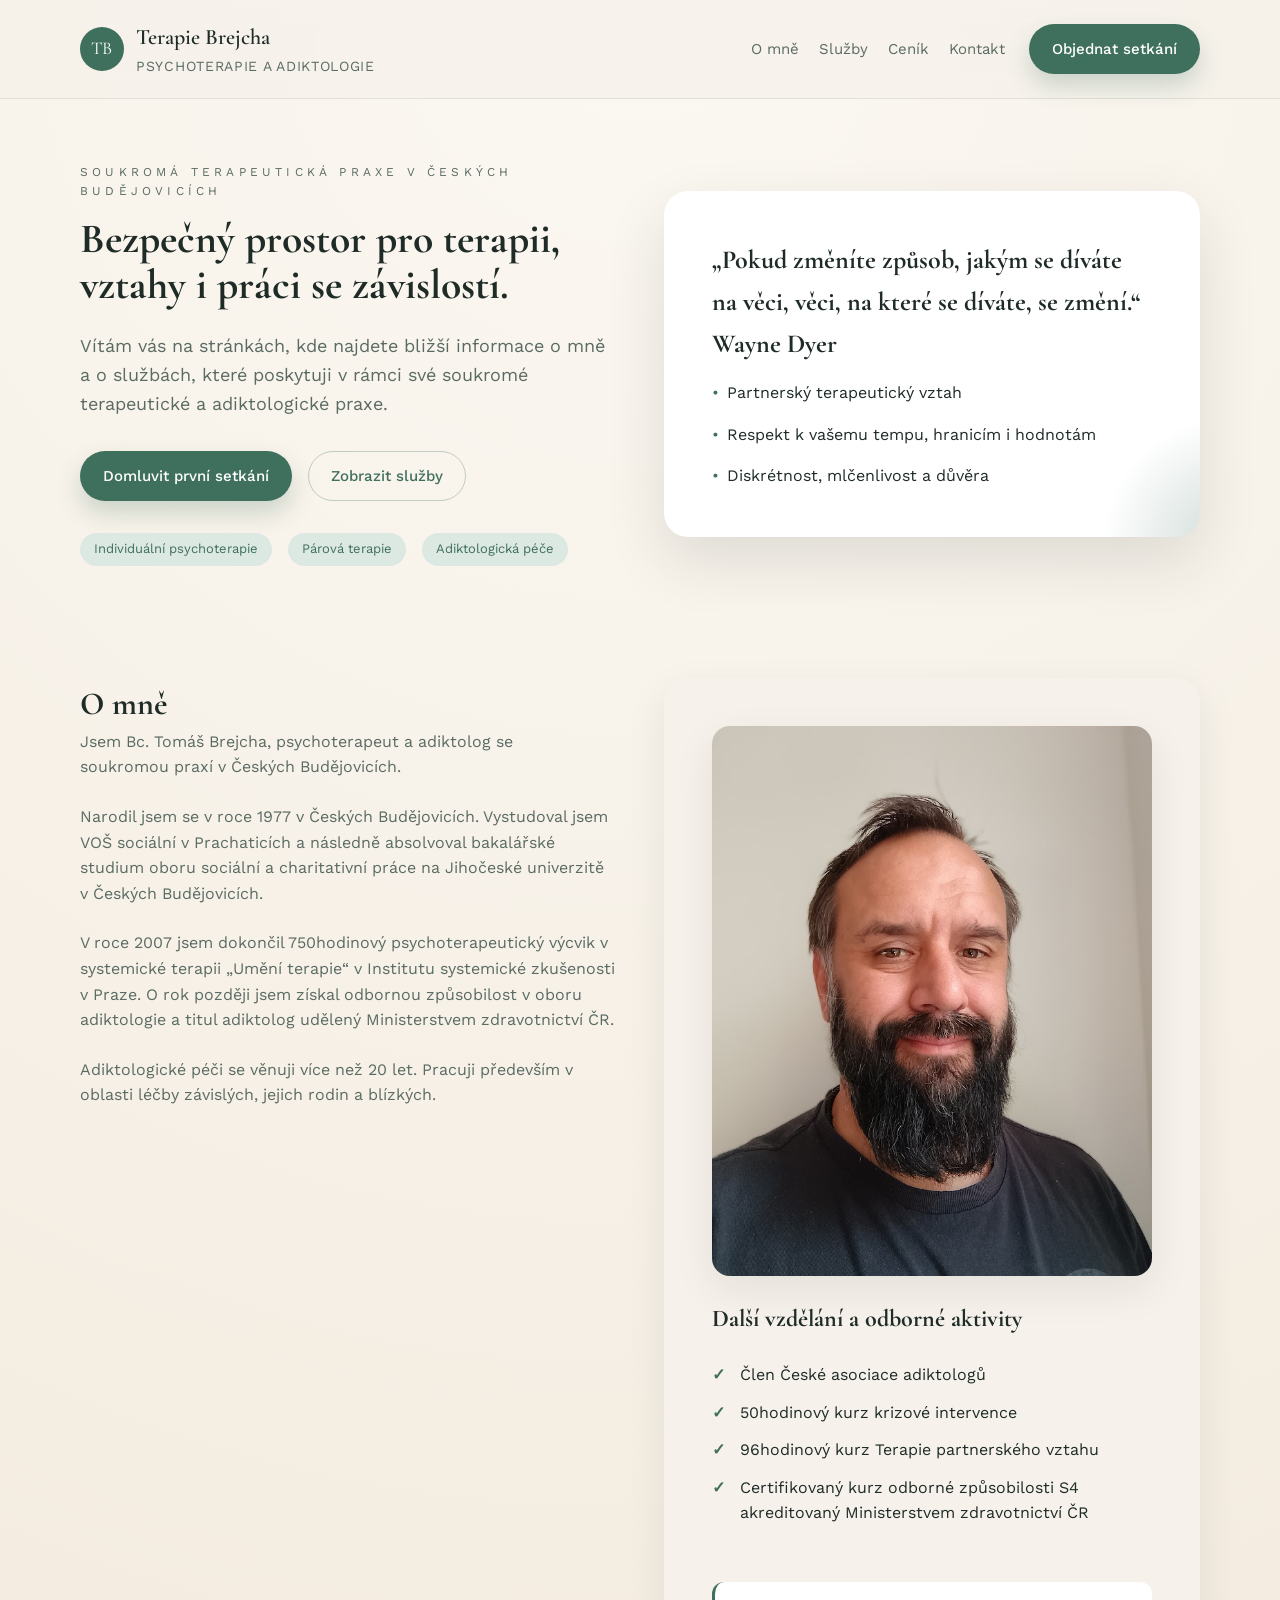
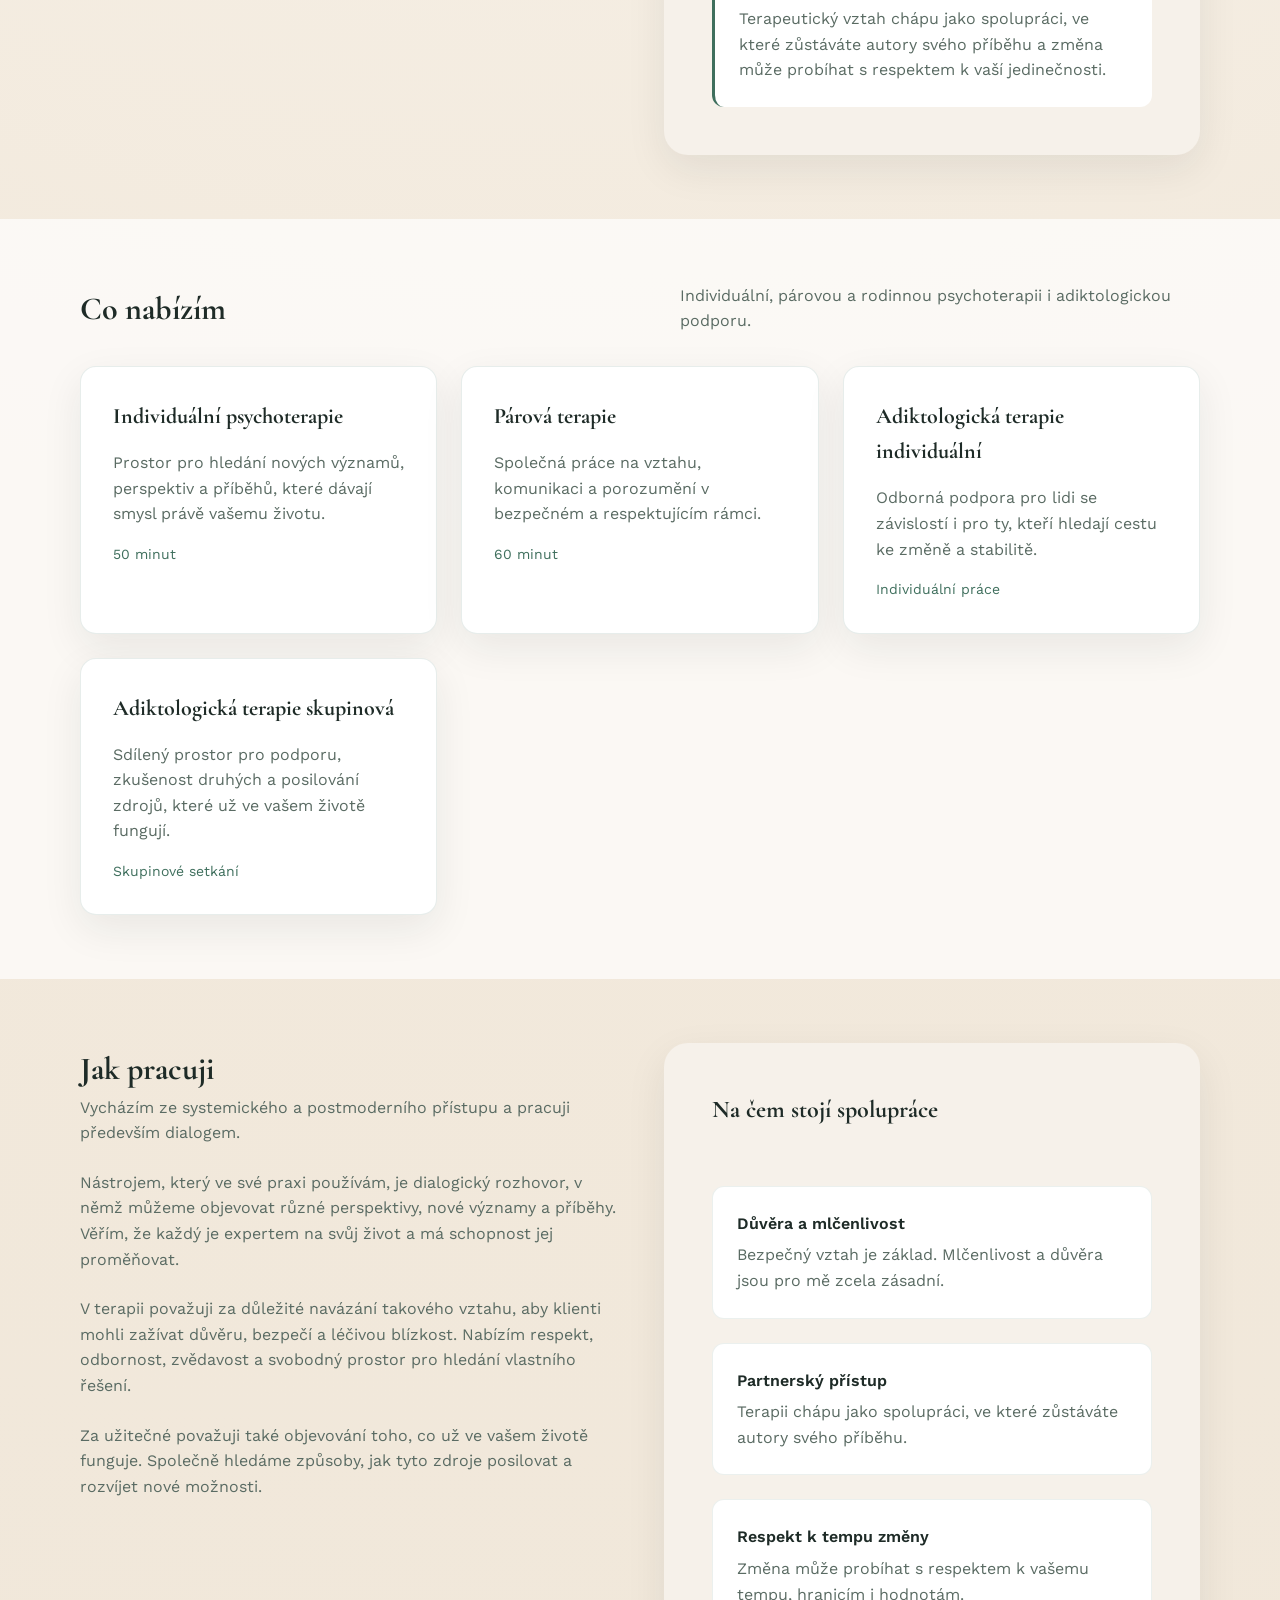
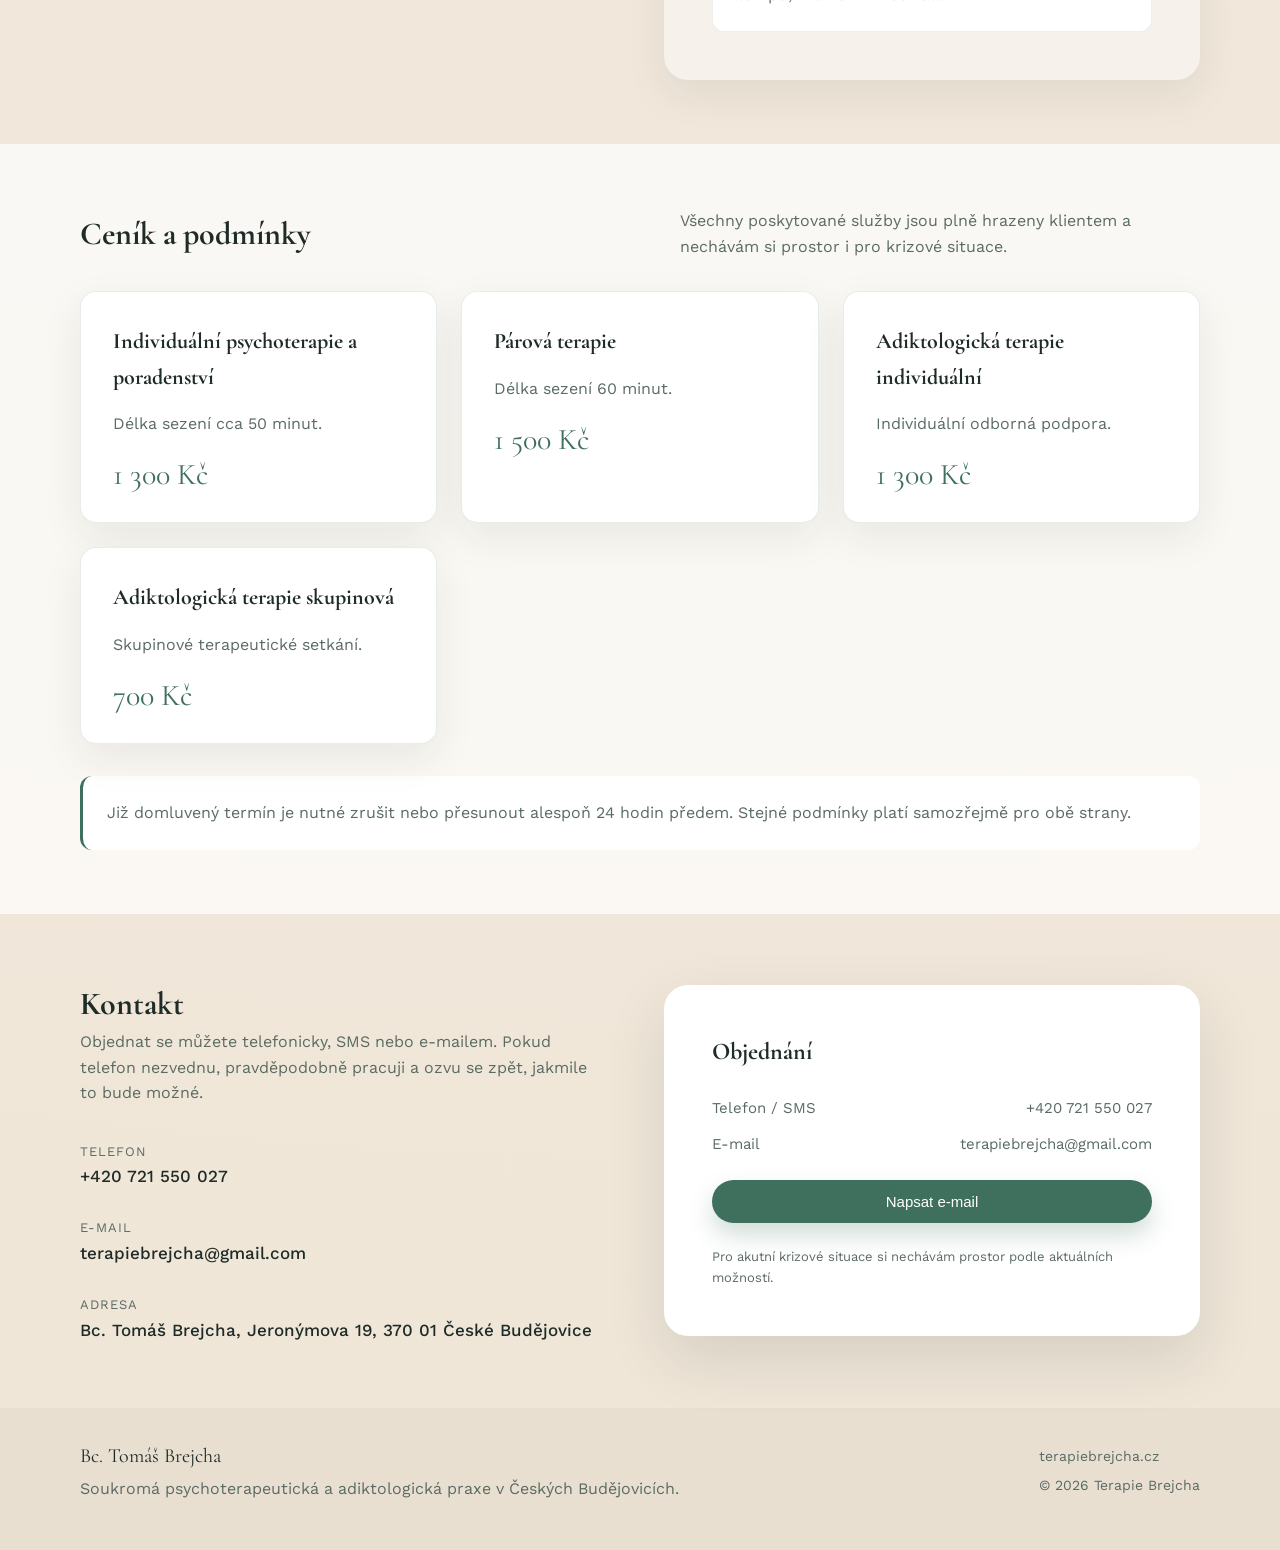
==== commit e6ac5832: "tuning 1" ====
--- a/index.html
+++ b/index.html
@@ -41,7 +41,7 @@
       <div class="container hero__layout">
         <div class="hero__content">
           <p class="eyebrow">Soukromá terapeutická praxe v Českých Budějovicích</p>
-          <h1 class="hero__title">Bezpečný prostor pro psychoterapii, vztahy i práci se závislostí.</h1>
+          <h1 class="hero__title">Bezpečný prostor pro terapii, vztahy i práci se závislostí.</h1>
           <p class="hero__lead">
             Vítám vás na stránkách, kde najdete bližší informace o mně a o službách, které
             poskytuji v rámci své soukromé terapeutické a adiktologické praxe.
@@ -58,11 +58,8 @@
         </div>
         <div class="hero__card">
           <div class="hero__card-content">
-            <h2 class="hero__card-title">„Pokud změníte způsob, jakým se díváte na věci…“</h2>
-            <p class="hero__card-text">
-              „Pokud změníte způsob, jakým se díváte na věci, věci, na které se díváte, se
-              změní.“ Wayne Dyer
-            </p>
+            <h2 class="hero__card-title">„Pokud změníte způsob, jakým se díváte na věci, věci, na které se díváte, se
+              změní.“ Wayne Dyer</h2>
             <ul class="hero__list">
               <li>Partnerský terapeutický vztah</li>
               <li>Respekt k vašemu tempu, hranicím i hodnotám</li>
@@ -111,7 +108,6 @@
           <h3 class="split__title">Další vzdělání a odborné aktivity</h3>
           <ul class="checklist">
             <li>Člen České asociace adiktologů</li>
-            <li>Člen České asociace pro psychoterapii</li>
             <li>50hodinový kurz krizové intervence</li>
             <li>96hodinový kurz Terapie partnerského vztahu</li>
             <li>Certifikovaný kurz odborné způsobilosti S4 akreditovaný Ministerstvem zdravotnictví ČR</li>
@@ -165,14 +161,6 @@
               životě fungují.
             </p>
             <p class="card__meta">Skupinové setkání</p>
-          </article>
-          <article class="card">
-            <h3 class="card__title">Podpora pro blízké</h3>
-            <p class="card__text">
-              Zaměřuji se také na rodiny a blízké lidí se závislostí, kteří potřebují orientaci,
-              oporu a bezpečný prostor pro vlastní situaci.
-            </p>
-            <p class="card__meta">Pro rodiny a blízké</p>
           </article>
         </div>
       </div>
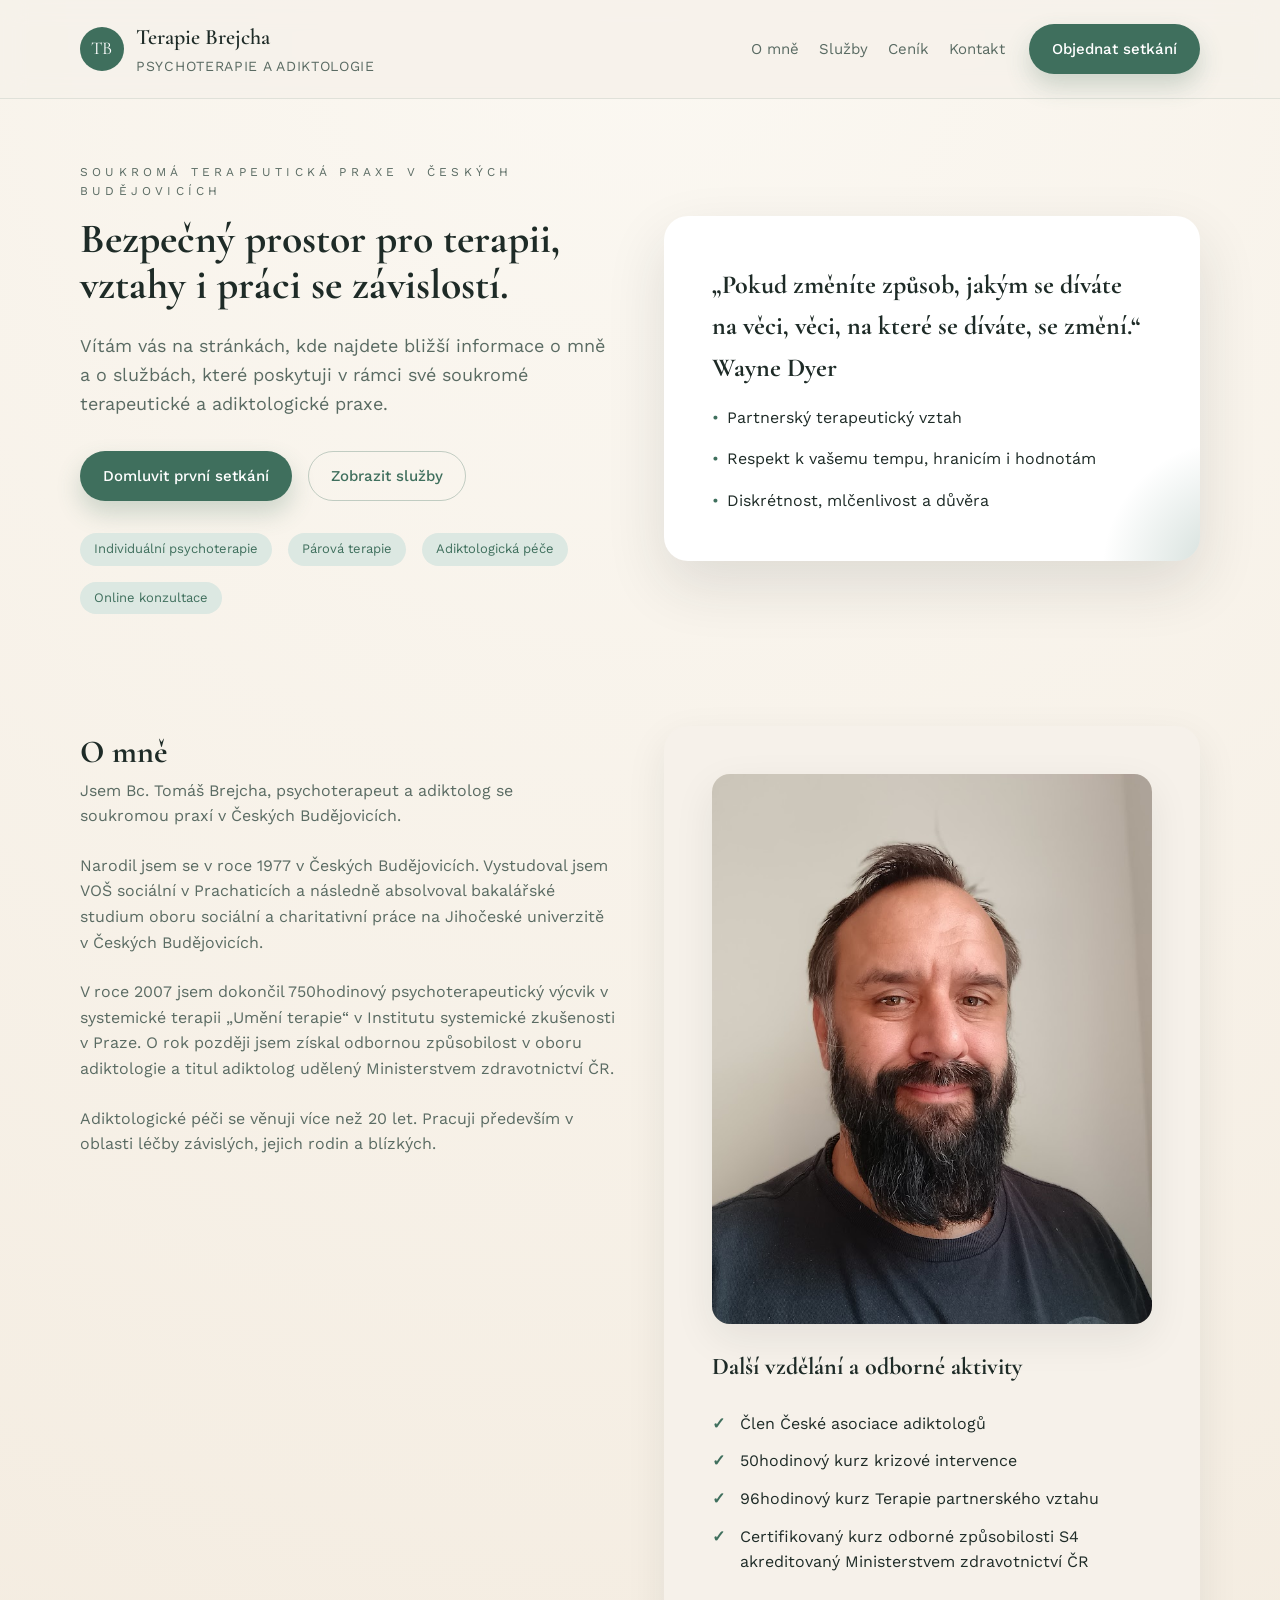
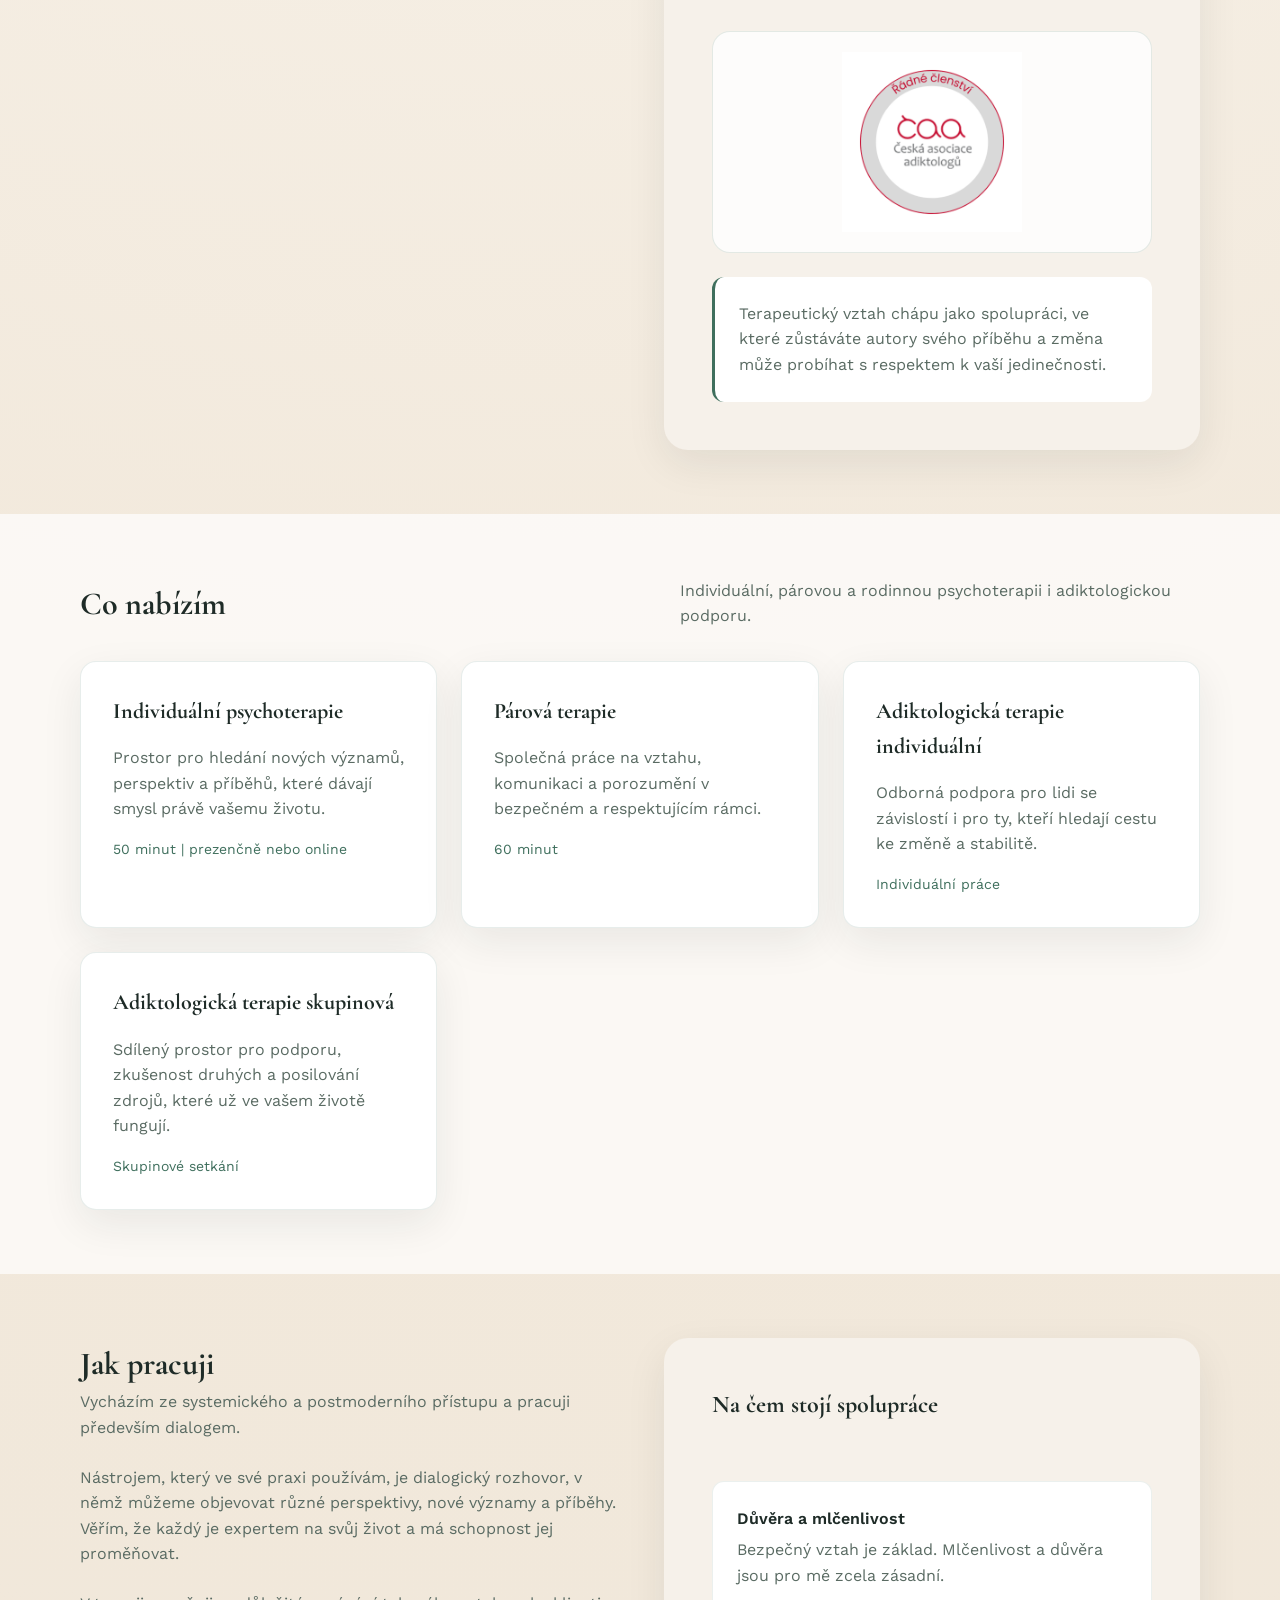
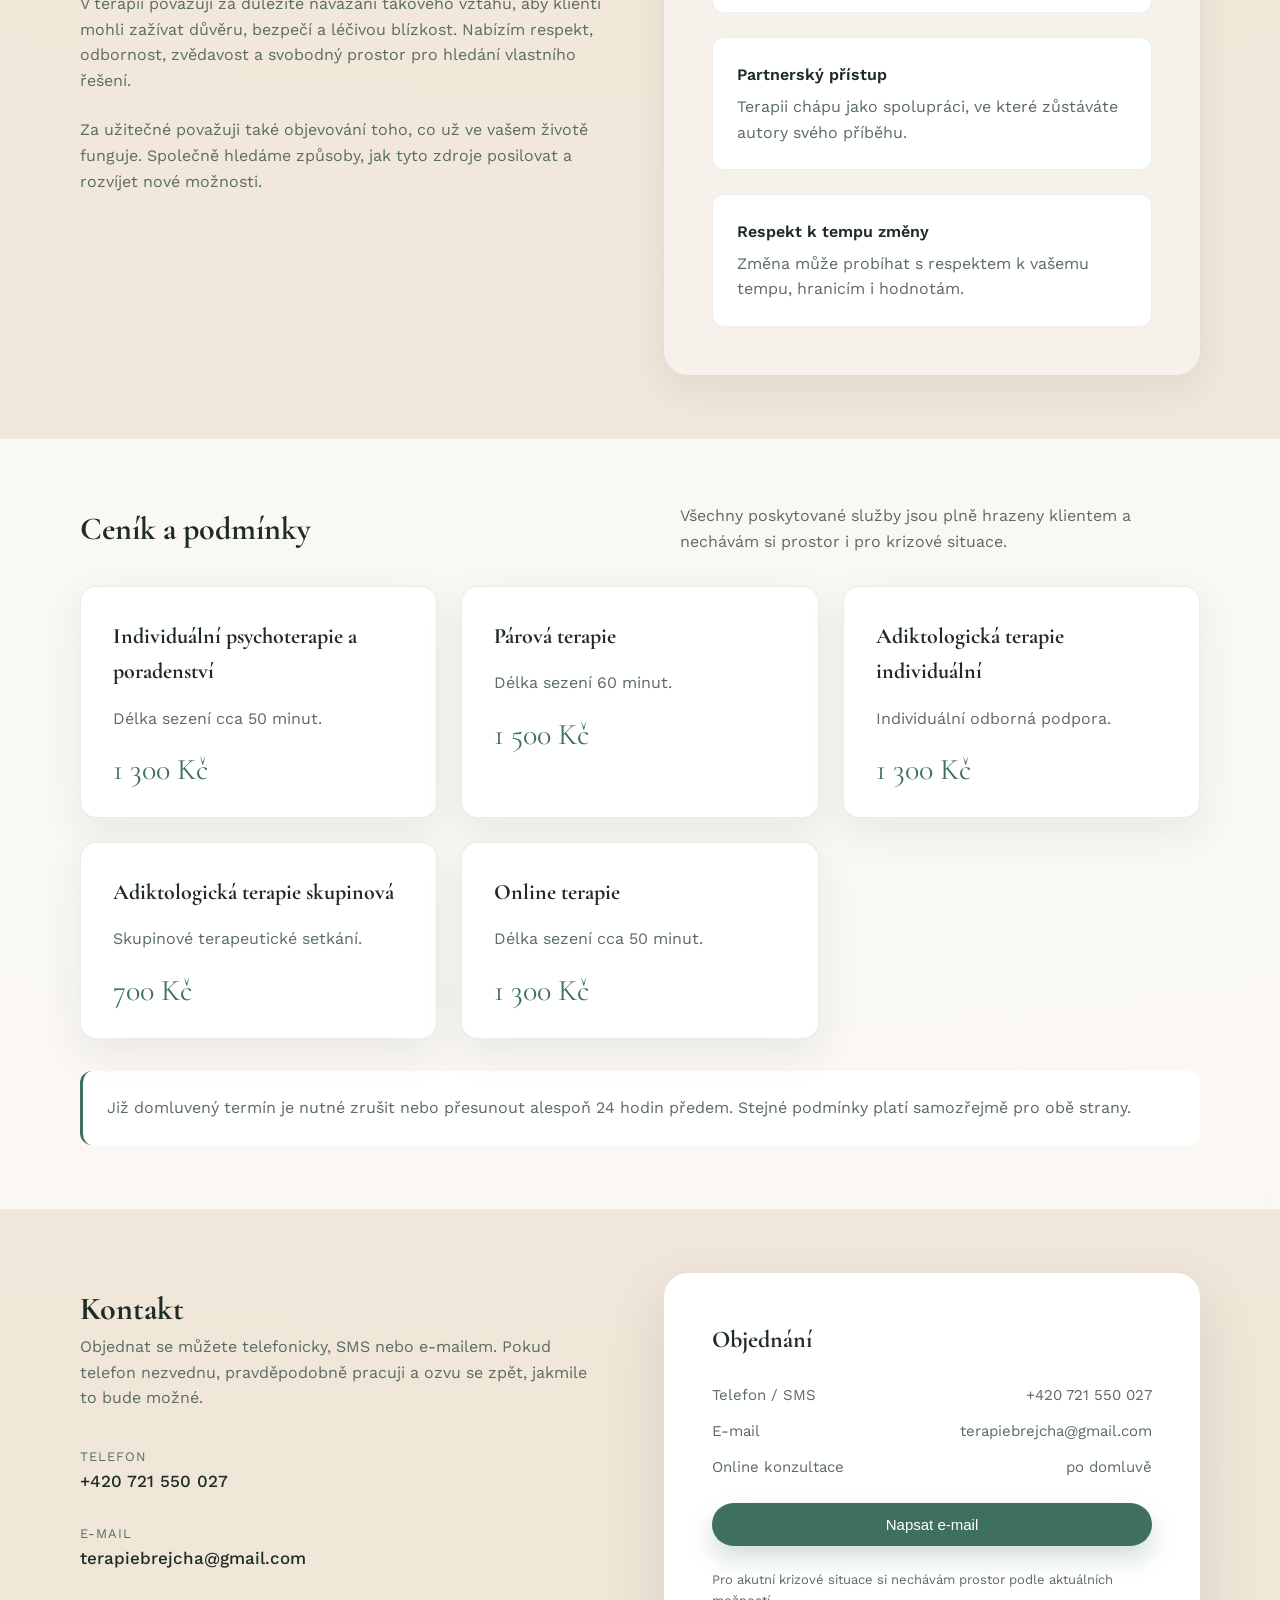
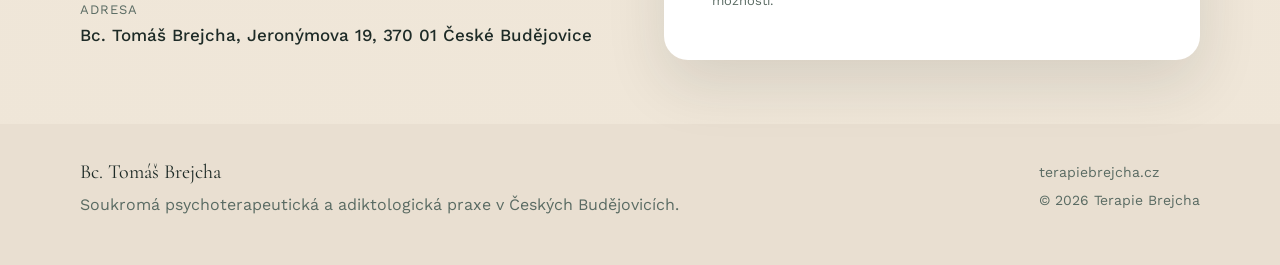
==== commit d203047d: "tuning 2" ====
--- a/index.html
+++ b/index.html
@@ -54,6 +54,7 @@
             <span class="badge">Individuální psychoterapie</span>
             <span class="badge">Párová terapie</span>
             <span class="badge">Adiktologická péče</span>
+            <span class="badge">Online konzultace</span>
           </div>
         </div>
         <div class="hero__card">
@@ -112,6 +113,13 @@
             <li>96hodinový kurz Terapie partnerského vztahu</li>
             <li>Certifikovaný kurz odborné způsobilosti S4 akreditovaný Ministerstvem zdravotnictví ČR</li>
           </ul>
+          <figure class="credential-badge">
+            <img
+              class="credential-badge__image"
+              src="assets/images/caa.png"
+              alt="Známka členství v České asociaci adiktologů"
+            />
+          </figure>
           <div class="note">
             <p class="note__text">
               Terapeutický vztah chápu jako spolupráci, ve které zůstáváte autory svého příběhu
@@ -137,7 +145,7 @@
               Prostor pro hledání nových významů, perspektiv a příběhů, které dávají smysl právě
               vašemu životu.
             </p>
-            <p class="card__meta">50 minut</p>
+            <p class="card__meta">50 minut | prezenčně nebo online</p>
           </article>
           <article class="card">
             <h3 class="card__title">Párová terapie</h3>
@@ -240,6 +248,11 @@
             <p class="card__text">Skupinové terapeutické setkání.</p>
             <p class="card__price">700 Kč</p>
           </article>
+          <article class="card">
+            <h3 class="card__title">Online terapie</h3>
+            <p class="card__text">Délka sezení cca 50 minut.</p>
+            <p class="card__price">1 300 Kč</p>
+          </article>
         </div>
         <div class="note note--wide">
           <p class="note__text">
@@ -285,6 +298,10 @@
             <div class="hours__row">
               <span>E-mail</span>
               <span>terapiebrejcha@gmail.com</span>
+            </div>
+            <div class="hours__row">
+              <span>Online konzultace</span>
+              <span>po domluvě</span>
             </div>
           </div>
           <button class="btn btn--primary" type="button" data-open-email-dialog>Napsat e-mail</button>
--- a/styles.css
+++ b/styles.css
@@ -408,6 +408,22 @@
   font-weight: 600;
 }
 
+.credential-badge {
+  display: grid;
+  justify-items: center;
+  gap: 14px;
+  padding: 20px;
+  background: rgba(255, 255, 255, 0.78);
+  border: 1px solid rgba(63, 111, 93, 0.14);
+  border-radius: calc(var(--radius-lg) - 6px);
+}
+
+.credential-badge__image {
+  width: min(100%, 180px);
+  aspect-ratio: 1;
+  object-fit: contain;
+}
+
 .note {
   background: var(--color-white);
   border-radius: var(--radius-sm);
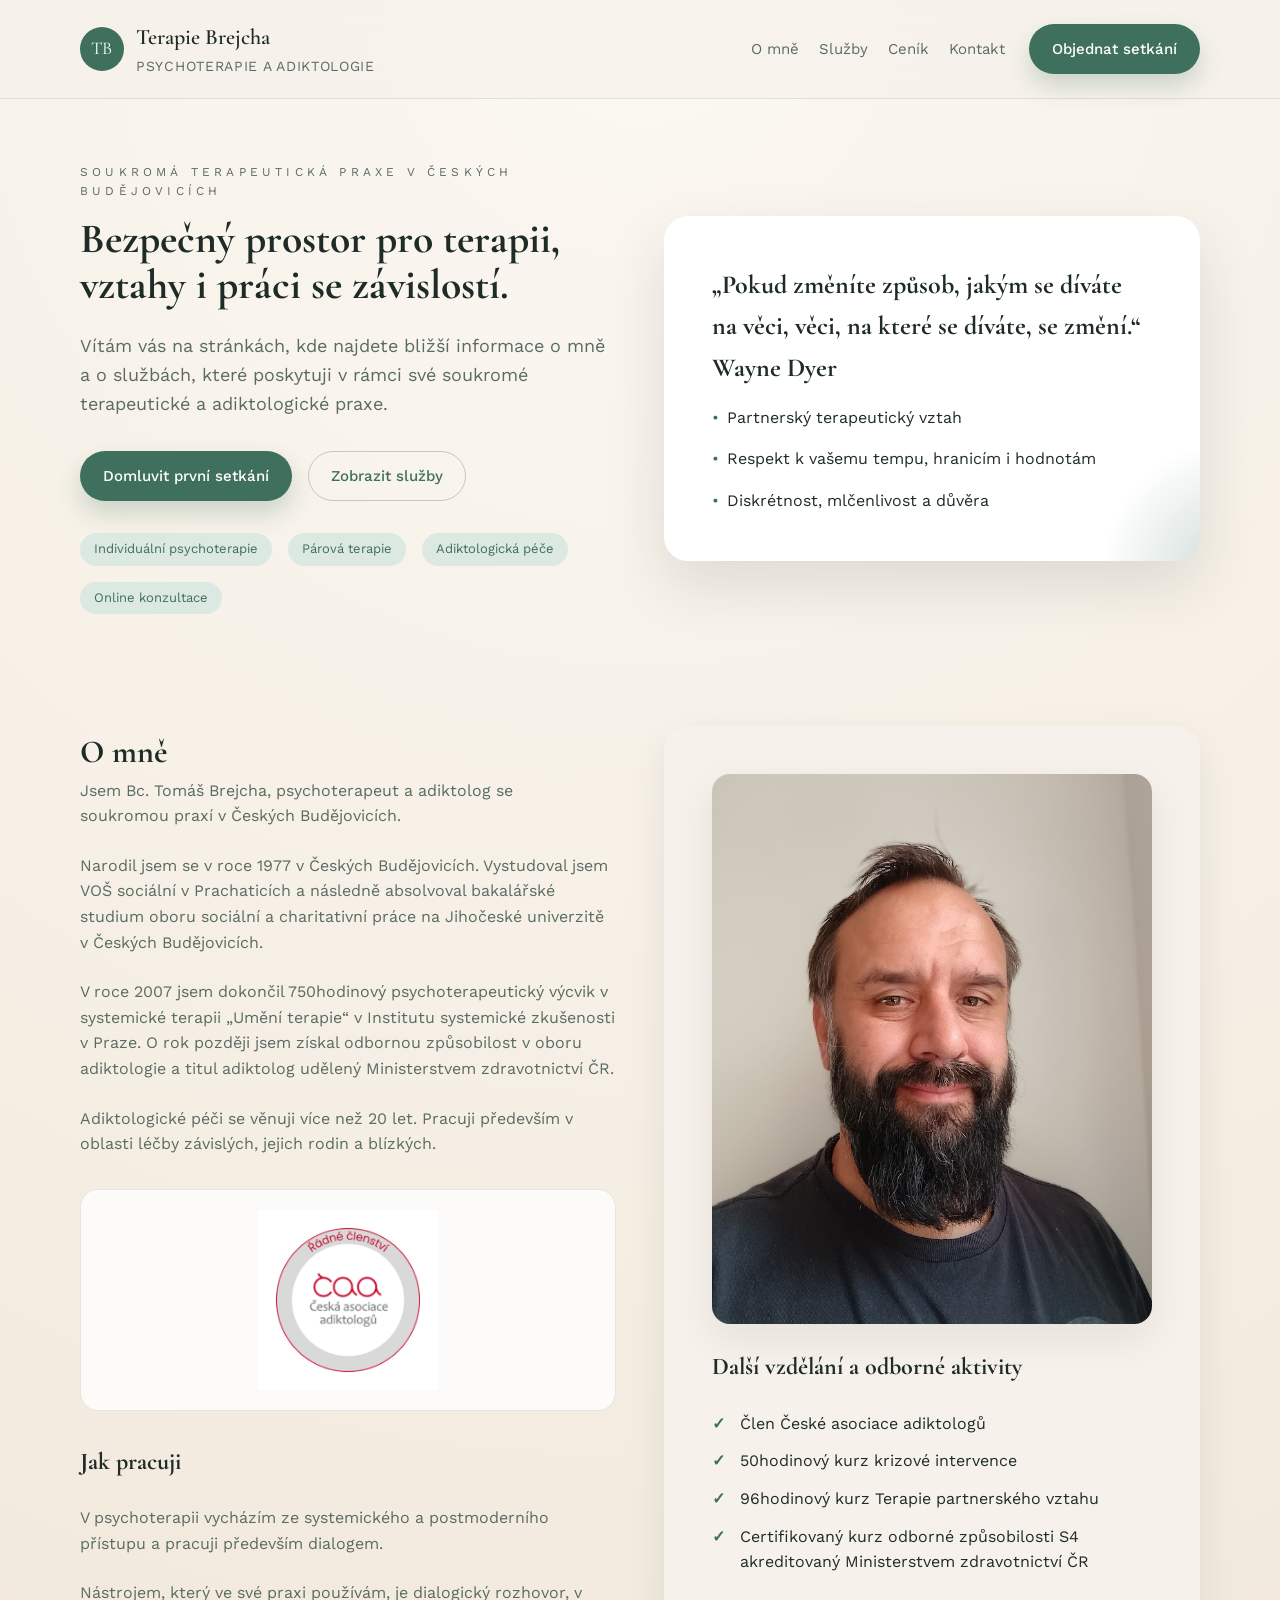
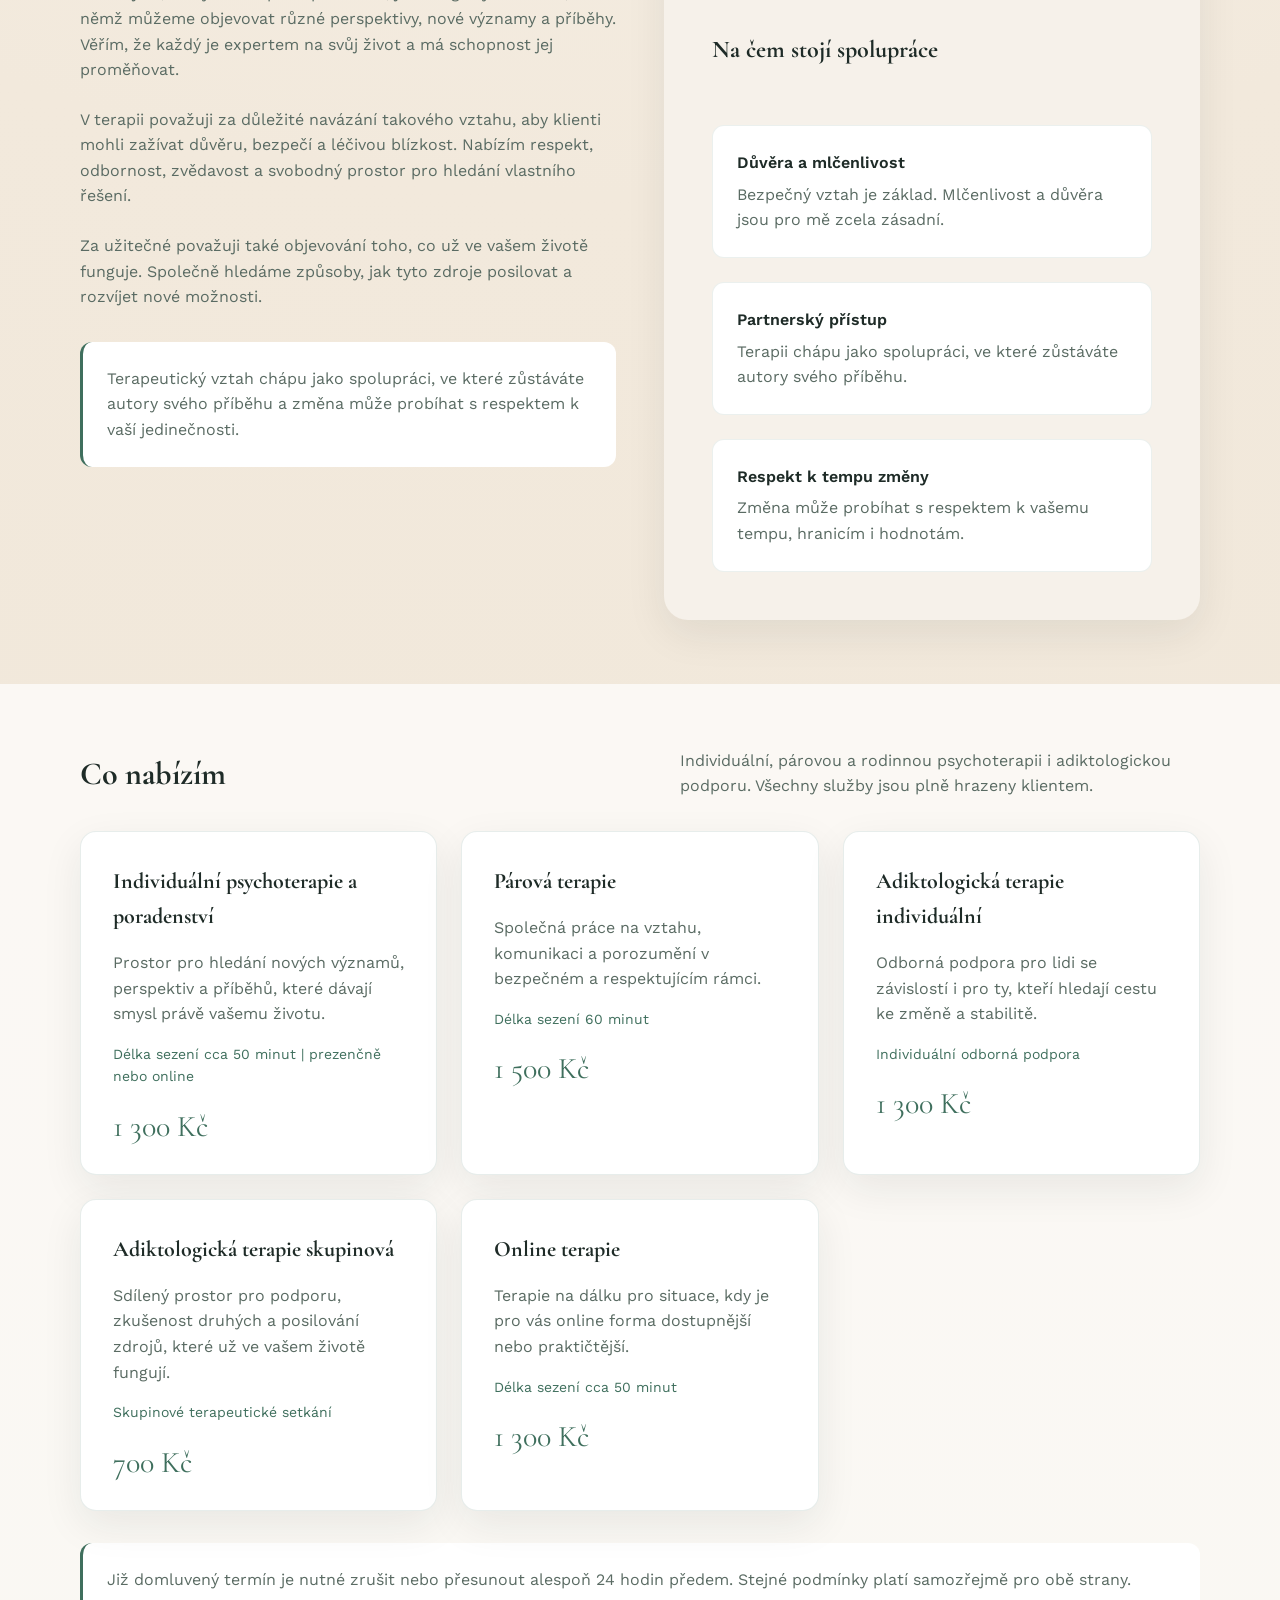
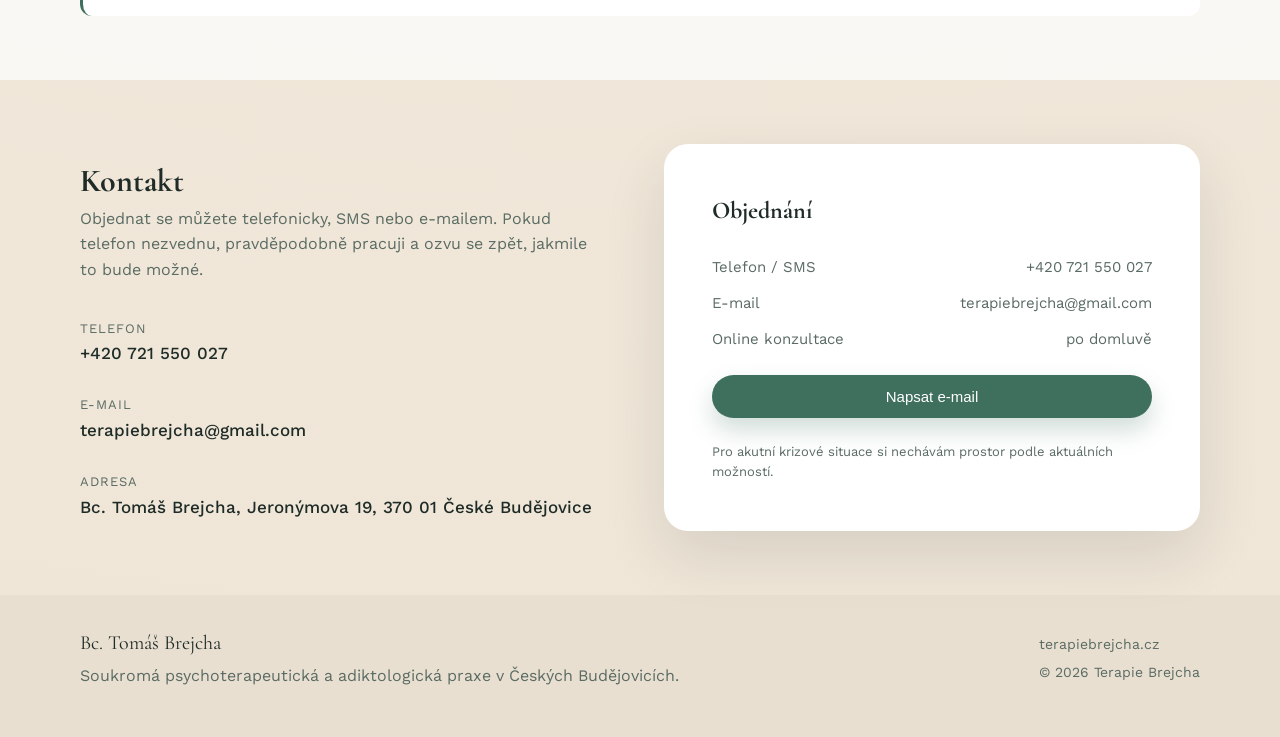
==== commit b9e3dd67: "tuning 2" ====
--- a/index.html
+++ b/index.html
@@ -74,7 +74,7 @@
 
     <section class="section" id="o-mne">
       <div class="container split">
-        <div class="split__content">
+        <div class="split__content split__content--about">
           <h2 class="section__title">O mně</h2>
           <p class="section__lead">
             Jsem Bc. Tomáš Brejcha, psychoterapeut a adiktolog se soukromou praxí v Českých
@@ -95,6 +95,39 @@
             <p>
               Adiktologické péči se věnuji více než 20 let. Pracuji především v oblasti léčby
               závislých, jejich rodin a blízkých.
+            </p>
+          </div>
+          <figure class="credential-badge">
+            <img
+              class="credential-badge__image"
+              src="assets/images/caa.png"
+              alt="Známka členství v České asociaci adiktologů"
+            />
+          </figure>
+          <h3 class="split__title">Jak pracuji</h3>
+          <div class="section__copy">
+            <p>
+              V psychoterapii vycházím ze systemického a postmoderního přístupu a pracuji především dialogem.
+            </p>
+            <p>
+              Nástrojem, který ve své praxi používám, je dialogický rozhovor, v němž můžeme
+              objevovat různé perspektivy, nové významy a příběhy. Věřím, že každý je expertem na
+              svůj život a má schopnost jej proměňovat.
+            </p>
+            <p>
+              V terapii považuji za důležité navázání takového vztahu, aby klienti mohli zažívat
+              důvěru, bezpečí a léčivou blízkost. Nabízím respekt, odbornost, zvědavost a svobodný
+              prostor pro hledání vlastního řešení.
+            </p>
+            <p>
+              Za užitečné považuji také objevování toho, co už ve vašem životě funguje. Společně
+              hledáme způsoby, jak tyto zdroje posilovat a rozvíjet nové možnosti.
+            </p>
+          </div>
+          <div class="note">
+            <p class="note__text">
+              Terapeutický vztah chápu jako spolupráci, ve které zůstáváte autory svého příběhu
+              a změna může probíhat s respektem k vaší jedinečnosti.
             </p>
           </div>
         </div>
@@ -113,18 +146,20 @@
             <li>96hodinový kurz Terapie partnerského vztahu</li>
             <li>Certifikovaný kurz odborné způsobilosti S4 akreditovaný Ministerstvem zdravotnictví ČR</li>
           </ul>
-          <figure class="credential-badge">
-            <img
-              class="credential-badge__image"
-              src="assets/images/caa.png"
-              alt="Známka členství v České asociaci adiktologů"
-            />
-          </figure>
-          <div class="note">
-            <p class="note__text">
-              Terapeutický vztah chápu jako spolupráci, ve které zůstáváte autory svého příběhu
-              a změna může probíhat s respektem k vaší jedinečnosti.
-            </p>
+          <h3 class="split__title">Na čem stojí spolupráce</h3>
+          <div class="principles">
+            <div class="principle">
+              <span class="principle__title">Důvěra a mlčenlivost</span>
+              <p class="principle__text">Bezpečný vztah je základ. Mlčenlivost a důvěra jsou pro mě zcela zásadní.</p>
+            </div>
+            <div class="principle">
+              <span class="principle__title">Partnerský přístup</span>
+              <p class="principle__text">Terapii chápu jako spolupráci, ve které zůstáváte autory svého příběhu.</p>
+            </div>
+            <div class="principle">
+              <span class="principle__title">Respekt k tempu změny</span>
+              <p class="principle__text">Změna může probíhat s respektem k vašemu tempu, hranicím i hodnotám.</p>
+            </div>
           </div>
         </div>
       </div>
@@ -133,26 +168,29 @@
     <section class="section section--alt" id="sluzby">
       <div class="container">
         <div class="section__header">
-          <h2 class="section__title">Co nabízím</h2>
+          <h2 class="section__title" id="cenik">Co nabízím</h2>
           <p class="section__lead">
-            Individuální, párovou a rodinnou psychoterapii i adiktologickou podporu.
+            Individuální, párovou a rodinnou psychoterapii i adiktologickou podporu. Všechny
+            služby jsou plně hrazeny klientem.
           </p>
         </div>
         <div class="cards">
           <article class="card">
-            <h3 class="card__title">Individuální psychoterapie</h3>
+            <h3 class="card__title">Individuální psychoterapie a poradenství</h3>
             <p class="card__text">
               Prostor pro hledání nových významů, perspektiv a příběhů, které dávají smysl právě
               vašemu životu.
             </p>
-            <p class="card__meta">50 minut | prezenčně nebo online</p>
+            <p class="card__meta">Délka sezení cca 50 minut | prezenčně nebo online</p>
+            <p class="card__price">1 300 Kč</p>
           </article>
           <article class="card">
             <h3 class="card__title">Párová terapie</h3>
             <p class="card__text">
               Společná práce na vztahu, komunikaci a porozumění v bezpečném a respektujícím rámci.
             </p>
-            <p class="card__meta">60 minut</p>
+            <p class="card__meta">Délka sezení 60 minut</p>
+            <p class="card__price">1 500 Kč</p>
           </article>
           <article class="card">
             <h3 class="card__title">Adiktologická terapie individuální</h3>
@@ -160,7 +198,8 @@
               Odborná podpora pro lidi se závislostí i pro ty, kteří hledají cestu ke změně a
               stabilitě.
             </p>
-            <p class="card__meta">Individuální práce</p>
+            <p class="card__meta">Individuální odborná podpora</p>
+            <p class="card__price">1 300 Kč</p>
           </article>
           <article class="card">
             <h3 class="card__title">Adiktologická terapie skupinová</h3>
@@ -168,89 +207,15 @@
               Sdílený prostor pro podporu, zkušenost druhých a posilování zdrojů, které už ve vašem
               životě fungují.
             </p>
-            <p class="card__meta">Skupinové setkání</p>
-          </article>
-        </div>
-      </div>
-    </section>
-
-    <section class="section" id="pristup">
-      <div class="container split">
-        <div class="split__content">
-          <h2 class="section__title">Jak pracuji</h2>
-          <p class="section__lead">
-            Vycházím ze systemického a postmoderního přístupu a pracuji především dialogem.
-          </p>
-          <div class="section__copy">
-            <p>
-              Nástrojem, který ve své praxi používám, je dialogický rozhovor, v němž můžeme
-              objevovat různé perspektivy, nové významy a příběhy. Věřím, že každý je expertem na
-              svůj život a má schopnost jej proměňovat.
-            </p>
-            <p>
-              V terapii považuji za důležité navázání takového vztahu, aby klienti mohli zažívat
-              důvěru, bezpečí a léčivou blízkost. Nabízím respekt, odbornost, zvědavost a svobodný
-              prostor pro hledání vlastního řešení.
-            </p>
-            <p>
-              Za užitečné považuji také objevování toho, co už ve vašem životě funguje. Společně
-              hledáme způsoby, jak tyto zdroje posilovat a rozvíjet nové možnosti.
-            </p>
-          </div>
-        </div>
-        <div class="split__panel">
-          <h3 class="split__title">Na čem stojí spolupráce</h3>
-          <div class="principles">
-            <div class="principle">
-              <span class="principle__title">Důvěra a mlčenlivost</span>
-              <p class="principle__text">Bezpečný vztah je základ. Mlčenlivost a důvěra jsou pro mě zcela zásadní.</p>
-            </div>
-            <div class="principle">
-              <span class="principle__title">Partnerský přístup</span>
-              <p class="principle__text">Terapii chápu jako spolupráci, ve které zůstáváte autory svého příběhu.</p>
-            </div>
-            <div class="principle">
-              <span class="principle__title">Respekt k tempu změny</span>
-              <p class="principle__text">Změna může probíhat s respektem k vašemu tempu, hranicím i hodnotám.</p>
-            </div>
-          </div>
-        </div>
-      </div>
-    </section>
-
-    <section class="section section--alt" id="cenik">
-      <div class="container">
-        <div class="section__header">
-          <h2 class="section__title">Ceník a podmínky</h2>
-          <p class="section__lead">
-            Všechny poskytované služby jsou plně hrazeny klientem a nechávám si prostor i pro
-            krizové situace.
-          </p>
-        </div>
-        <div class="cards">
-          <article class="card">
-            <h3 class="card__title">Individuální psychoterapie a poradenství</h3>
-            <p class="card__text">Délka sezení cca 50 minut.</p>
-            <p class="card__price">1 300 Kč</p>
-          </article>
-          <article class="card">
-            <h3 class="card__title">Párová terapie</h3>
-            <p class="card__text">Délka sezení 60 minut.</p>
-            <p class="card__price">1 500 Kč</p>
-          </article>
-          <article class="card">
-            <h3 class="card__title">Adiktologická terapie individuální</h3>
-            <p class="card__text">Individuální odborná podpora.</p>
-            <p class="card__price">1 300 Kč</p>
-          </article>
-          <article class="card">
-            <h3 class="card__title">Adiktologická terapie skupinová</h3>
-            <p class="card__text">Skupinové terapeutické setkání.</p>
+            <p class="card__meta">Skupinové terapeutické setkání</p>
             <p class="card__price">700 Kč</p>
           </article>
           <article class="card">
             <h3 class="card__title">Online terapie</h3>
-            <p class="card__text">Délka sezení cca 50 minut.</p>
+            <p class="card__text">
+              Terapie na dálku pro situace, kdy je pro vás online forma dostupnější nebo praktičtější.
+            </p>
+            <p class="card__meta">Délka sezení cca 50 minut</p>
             <p class="card__price">1 300 Kč</p>
           </article>
         </div>
--- a/styles.css
+++ b/styles.css
@@ -344,6 +344,12 @@
   gap: var(--space-3);
 }
 
+.split__content--about > .credential-badge,
+.split__content--about > .split__title,
+.split__content--about > .note {
+  margin-top: var(--space-4);
+}
+
 .split__title {
   font-family: "Cormorant Garamond", serif;
   font-size: 24px;
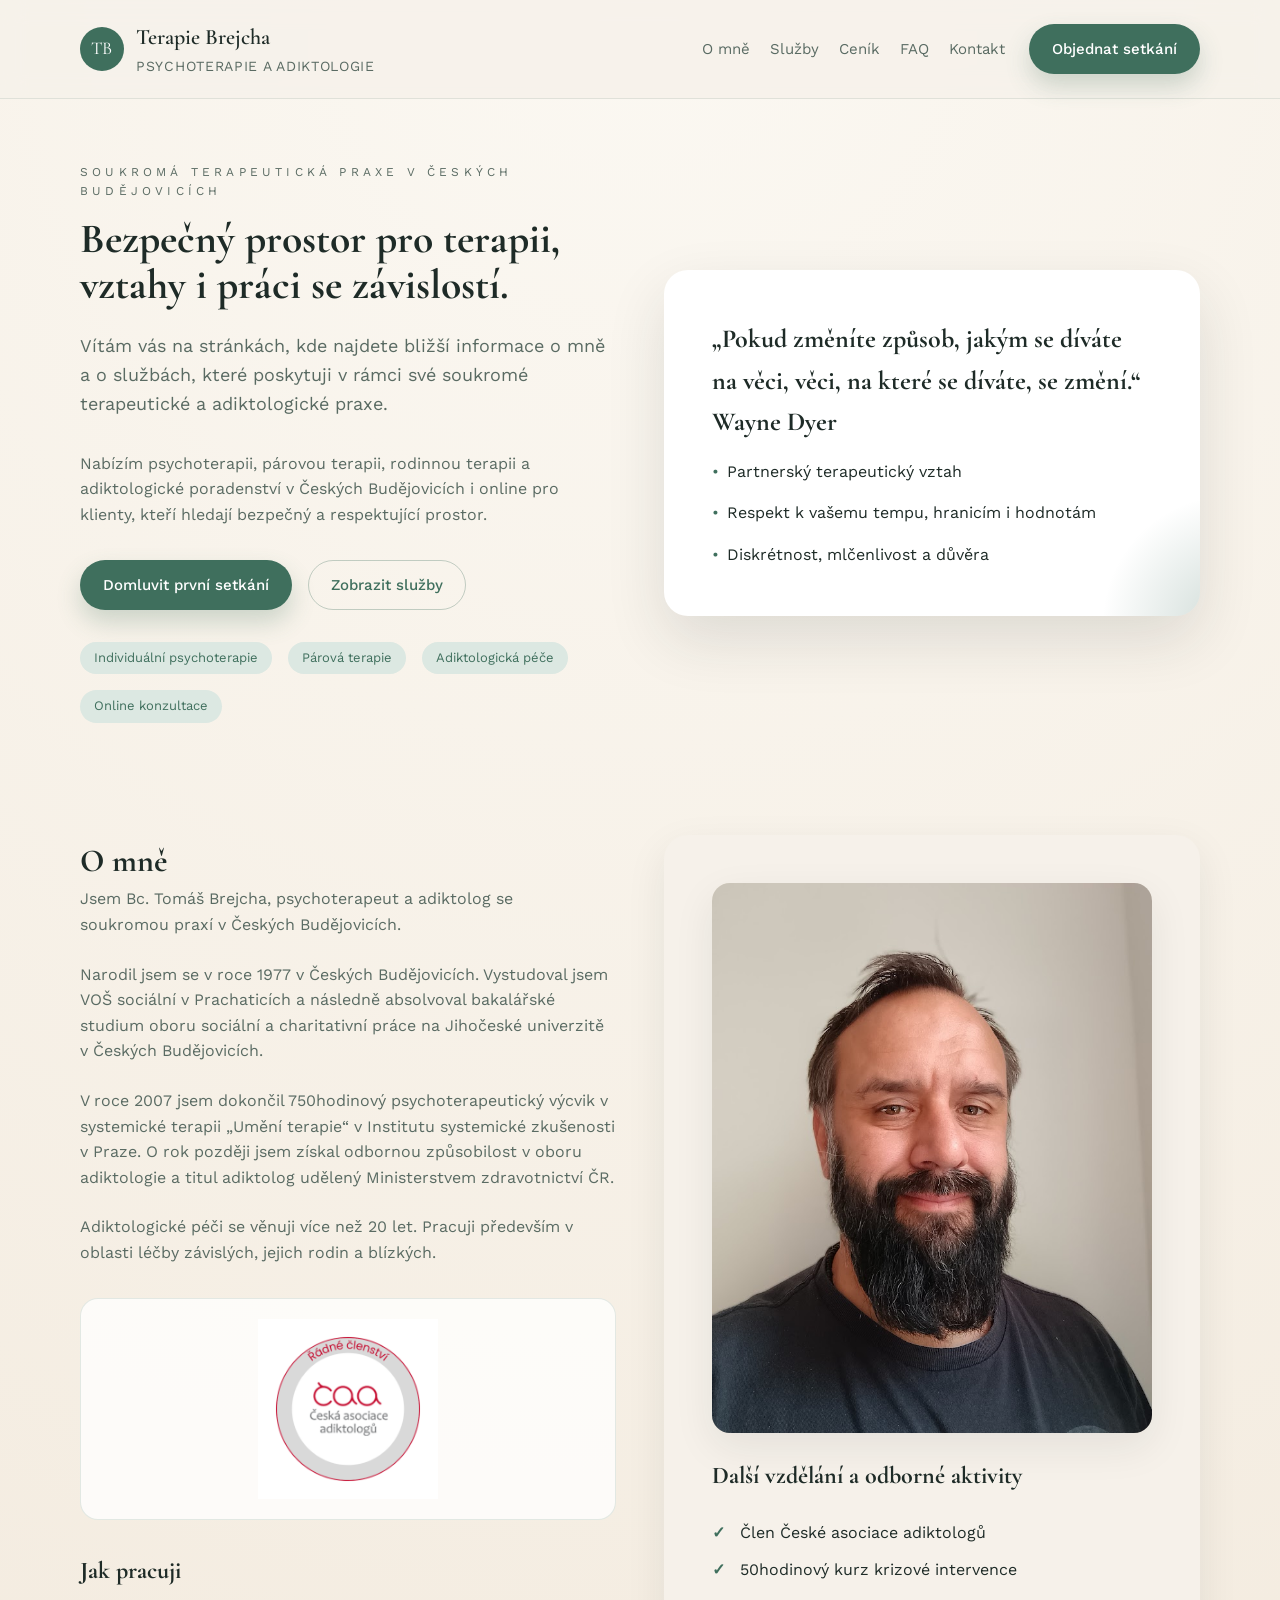
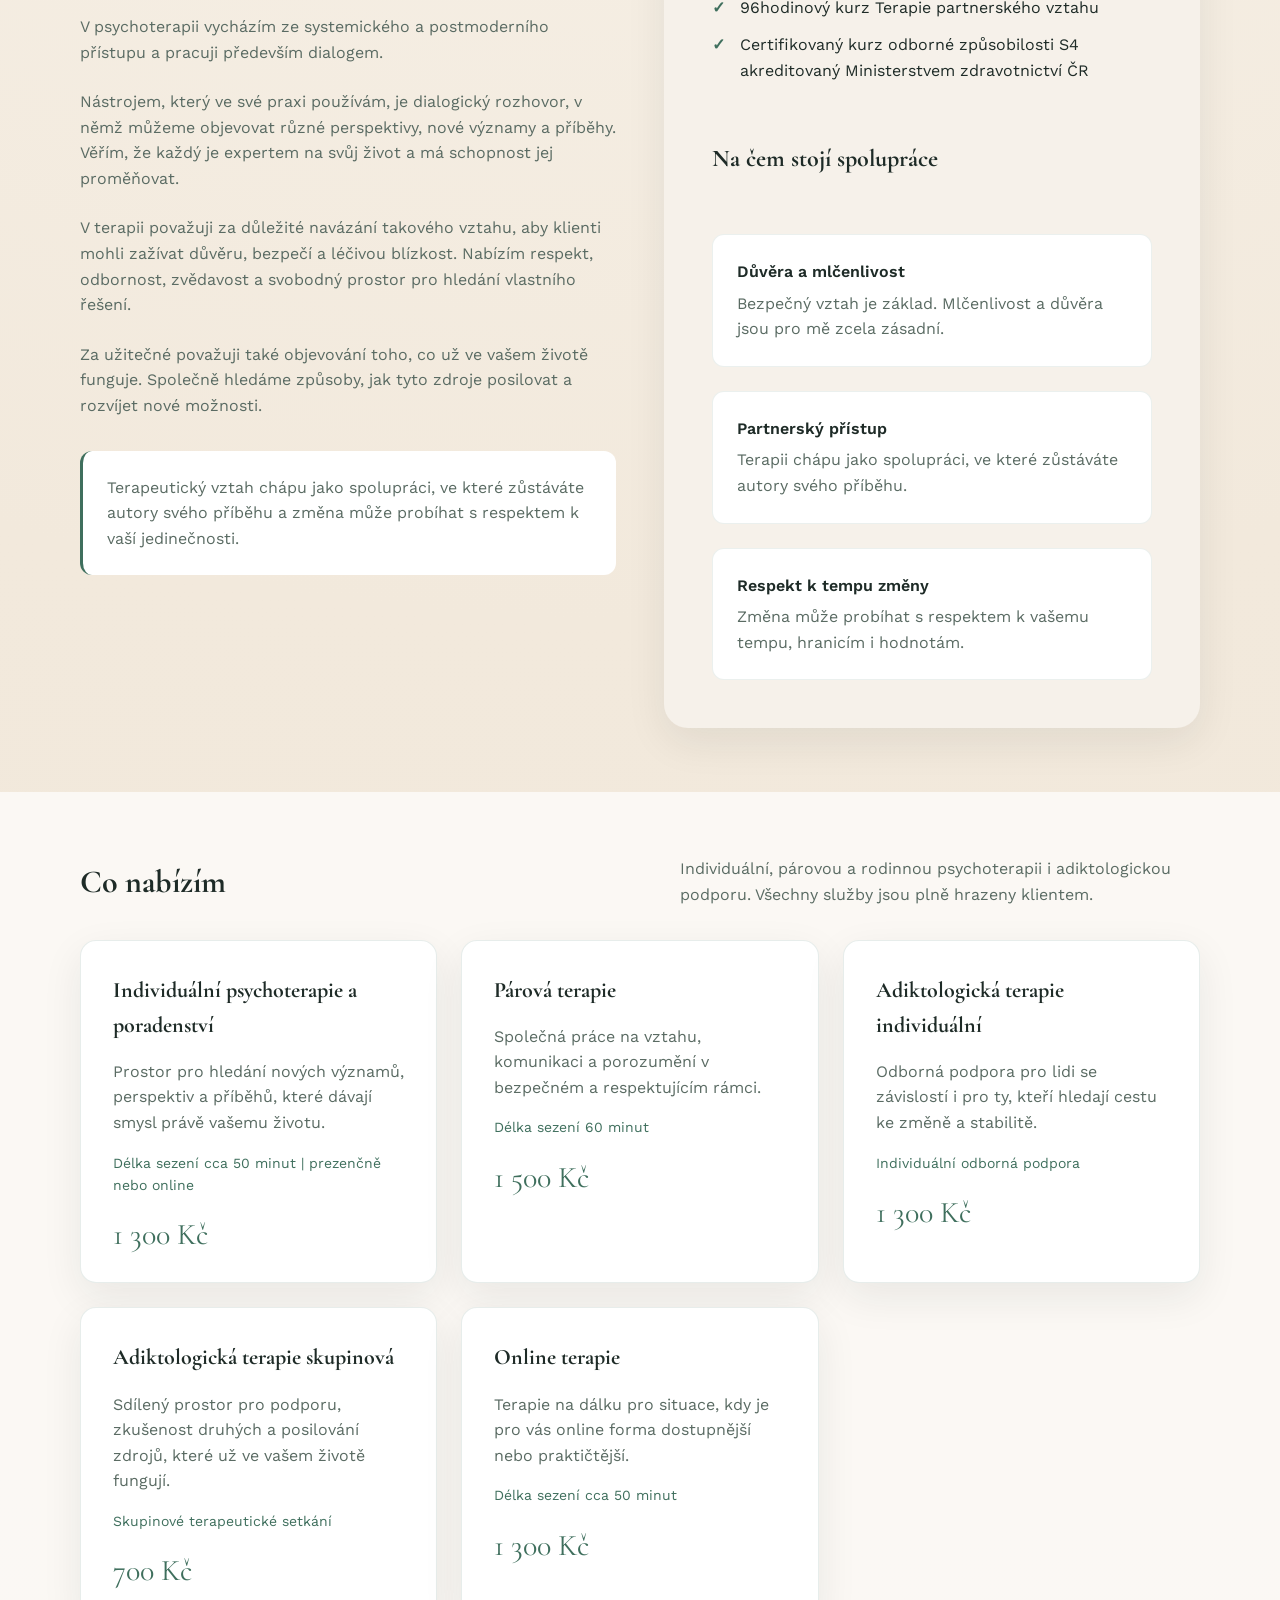
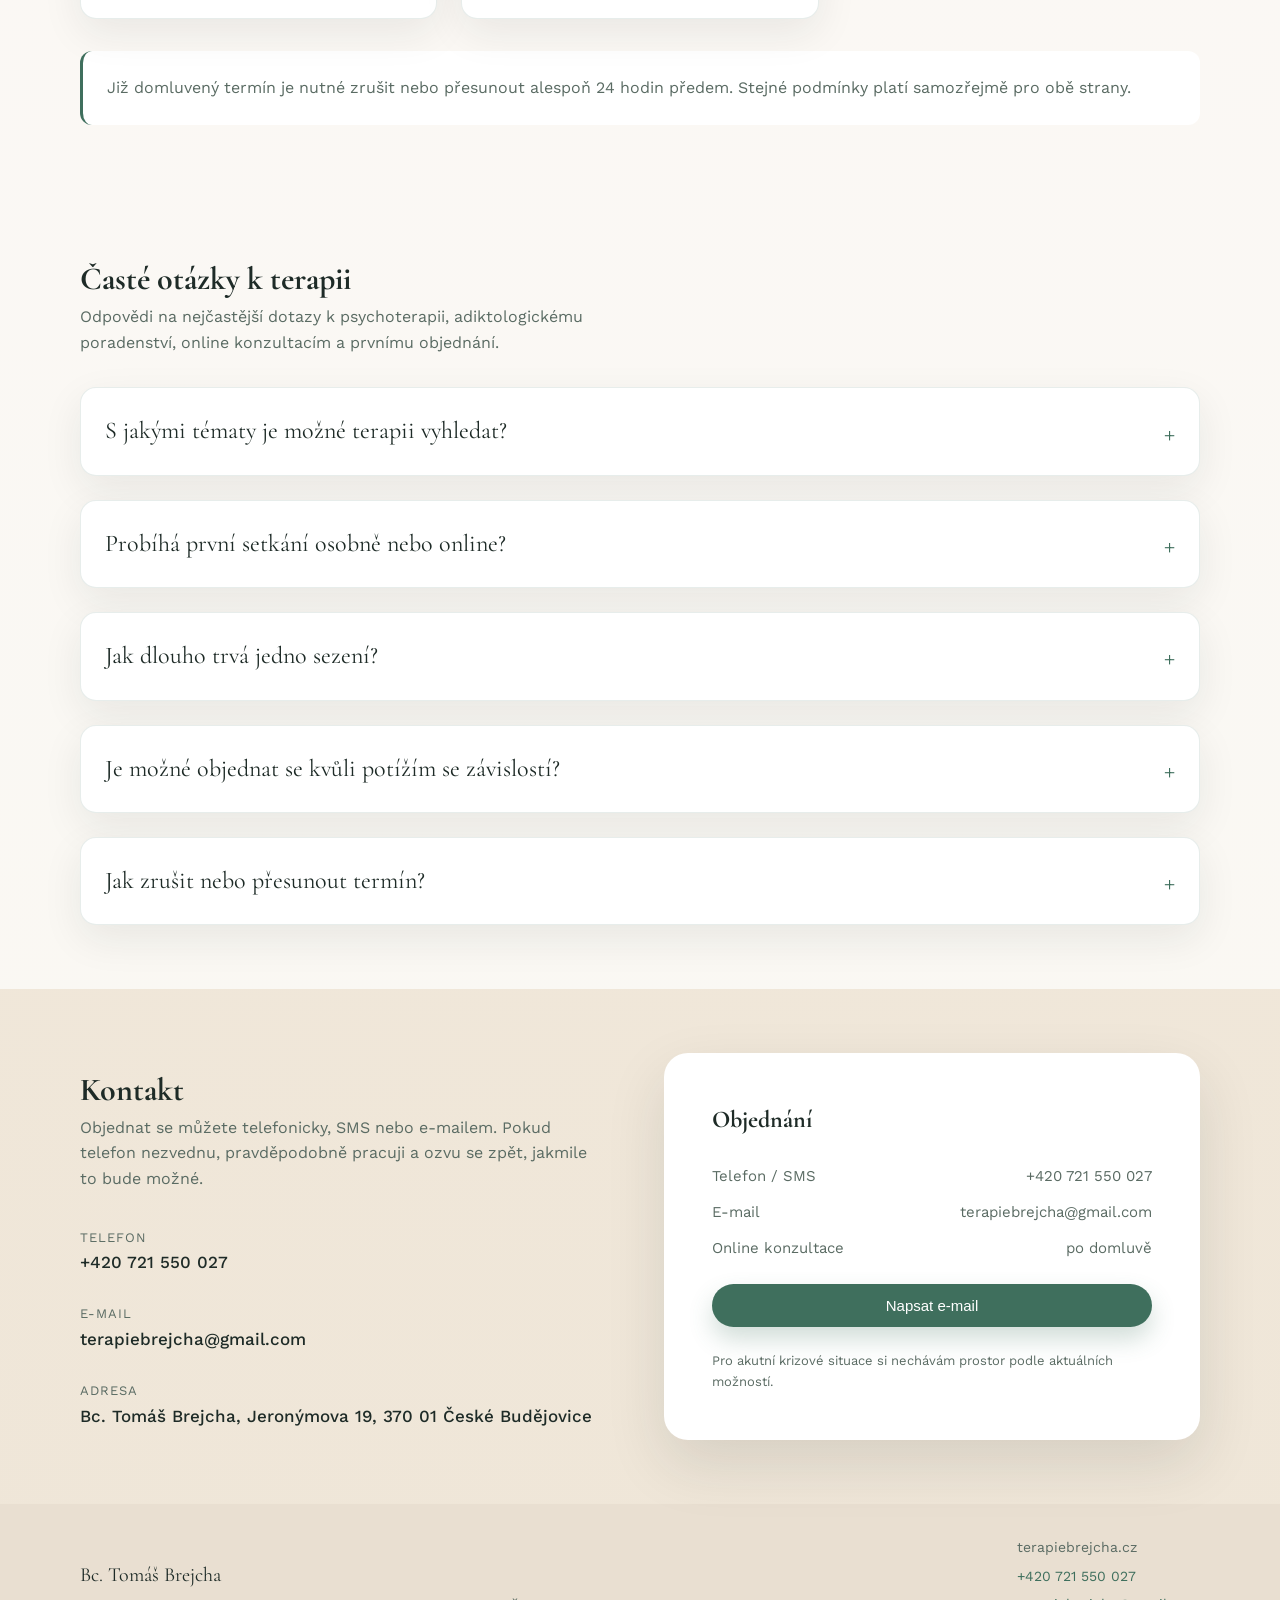
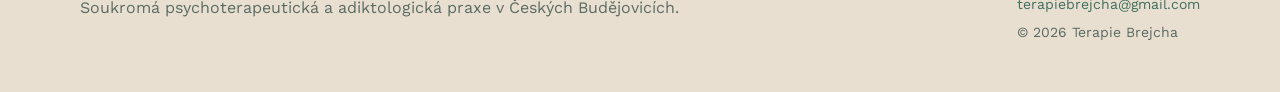
==== commit 9529c14a: "seo" ====
--- a/index.html
+++ b/index.html
@@ -8,6 +8,37 @@
     name="description"
     content="Bc. Tomáš Brejcha nabízí individuální, párovou a rodinnou psychoterapii a adiktologickou péči v Českých Budějovicích."
   />
+  <meta
+    name="keywords"
+    content="psychoterapie České Budějovice, psychoterapeut České Budějovice, adiktologie České Budějovice, adiktolog České Budějovice, párová terapie České Budějovice, rodinná terapie České Budějovice, online terapie"
+  />
+  <meta name="author" content="Bc. Tomáš Brejcha" />
+  <meta name="robots" content="index, follow, max-image-preview:large, max-snippet:-1, max-video-preview:-1" />
+  <meta name="theme-color" content="#3f6f5d" />
+  <meta name="format-detection" content="telephone=yes, email=yes, address=yes" />
+  <link rel="canonical" href="https://terapiebrejcha.cz/" />
+  <link rel="alternate" hreflang="cs-CZ" href="https://terapiebrejcha.cz/" />
+  <link rel="alternate" hreflang="x-default" href="https://terapiebrejcha.cz/" />
+  <meta property="og:locale" content="cs_CZ" />
+  <meta property="og:type" content="website" />
+  <meta property="og:site_name" content="Terapie Brejcha" />
+  <meta property="og:title" content="Terapie Brejcha | Psychoterapie a adiktologie v Českých Budějovicích" />
+  <meta
+    property="og:description"
+    content="Soukromá psychoterapeutická a adiktologická praxe Bc. Tomáše Brejchy v Českých Budějovicích. Individuální, párová a rodinná terapie i online konzultace."
+  />
+  <meta property="og:url" content="https://terapiebrejcha.cz/" />
+  <meta property="og:image" content="https://terapiebrejcha.cz/assets/images/foto.png" />
+  <meta property="og:image:alt" content="Bc. Tomáš Brejcha, psychoterapeut a adiktolog" />
+  <meta name="twitter:card" content="summary_large_image" />
+  <meta name="twitter:title" content="Terapie Brejcha | Psychoterapie a adiktologie v Českých Budějovicích" />
+  <meta
+    name="twitter:description"
+    content="Psychoterapie, párová terapie, rodinná terapie a adiktologická péče v Českých Budějovicích i online."
+  />
+  <meta name="twitter:image" content="https://terapiebrejcha.cz/assets/images/foto.png" />
+  <link rel="icon" href="favicon.svg" type="image/svg+xml" />
+  <link rel="manifest" href="site.webmanifest" />
   <link rel="preconnect" href="https://fonts.googleapis.com" />
   <link rel="preconnect" href="https://fonts.gstatic.com" crossorigin />
   <link
@@ -15,8 +46,174 @@
     rel="stylesheet"
   />
   <link rel="stylesheet" href="styles.css" />
+  <script type="application/ld+json">
+    {
+      "@context": "https://schema.org",
+      "@graph": [
+        {
+          "@type": "WebSite",
+          "@id": "https://terapiebrejcha.cz/#website",
+          "url": "https://terapiebrejcha.cz/",
+          "name": "Terapie Brejcha",
+          "inLanguage": "cs-CZ"
+        },
+        {
+          "@type": "WebPage",
+          "@id": "https://terapiebrejcha.cz/#webpage",
+          "url": "https://terapiebrejcha.cz/",
+          "name": "Terapie Brejcha | Psychoterapie a adiktologie v Českých Budějovicích",
+          "description": "Soukromá psychoterapeutická a adiktologická praxe Bc. Tomáše Brejchy v Českých Budějovicích.",
+          "isPartOf": {
+            "@id": "https://terapiebrejcha.cz/#website"
+          },
+          "inLanguage": "cs-CZ"
+        },
+        {
+          "@type": "Person",
+          "@id": "https://terapiebrejcha.cz/#person",
+          "name": "Bc. Tomáš Brejcha",
+          "jobTitle": "Psychoterapeut a adiktolog",
+          "image": "https://terapiebrejcha.cz/assets/images/foto.png",
+          "url": "https://terapiebrejcha.cz/",
+          "telephone": "+420721550027",
+          "email": "mailto:terapiebrejcha@gmail.com",
+          "address": {
+            "@type": "PostalAddress",
+            "streetAddress": "Jeronýmova 19",
+            "postalCode": "370 01",
+            "addressLocality": "České Budějovice",
+            "addressCountry": "CZ"
+          },
+          "knowsAbout": [
+            "psychoterapie",
+            "párová terapie",
+            "rodinná terapie",
+            "adiktologie",
+            "závislosti"
+          ]
+        },
+        {
+          "@type": "ProfessionalService",
+          "@id": "https://terapiebrejcha.cz/#service",
+          "name": "Terapie Brejcha",
+          "url": "https://terapiebrejcha.cz/",
+          "description": "Psychoterapie a adiktologická péče v Českých Budějovicích, včetně individuální, párové, rodinné a online terapie.",
+          "image": "https://terapiebrejcha.cz/assets/images/foto.png",
+          "priceRange": "$$",
+          "telephone": "+420721550027",
+          "email": "mailto:terapiebrejcha@gmail.com",
+          "areaServed": [
+            {
+              "@type": "City",
+              "name": "České Budějovice"
+            },
+            {
+              "@type": "Country",
+              "name": "Česká republika"
+            }
+          ],
+          "availableLanguage": [
+            "cs"
+          ],
+          "address": {
+            "@type": "PostalAddress",
+            "streetAddress": "Jeronýmova 19",
+            "postalCode": "370 01",
+            "addressLocality": "České Budějovice",
+            "addressCountry": "CZ"
+          },
+          "founder": {
+            "@id": "https://terapiebrejcha.cz/#person"
+          },
+          "hasOfferCatalog": {
+            "@type": "OfferCatalog",
+            "name": "Terapeutické služby",
+            "itemListElement": [
+              {
+                "@type": "Offer",
+                "name": "Individuální psychoterapie a poradenství",
+                "price": "1300",
+                "priceCurrency": "CZK"
+              },
+              {
+                "@type": "Offer",
+                "name": "Párová terapie",
+                "price": "1500",
+                "priceCurrency": "CZK"
+              },
+              {
+                "@type": "Offer",
+                "name": "Adiktologická terapie individuální",
+                "price": "1300",
+                "priceCurrency": "CZK"
+              },
+              {
+                "@type": "Offer",
+                "name": "Adiktologická terapie skupinová",
+                "price": "700",
+                "priceCurrency": "CZK"
+              },
+              {
+                "@type": "Offer",
+                "name": "Online terapie",
+                "price": "1300",
+                "priceCurrency": "CZK"
+              }
+            ]
+          }
+        },
+        {
+          "@type": "FAQPage",
+          "@id": "https://terapiebrejcha.cz/#faq",
+          "mainEntity": [
+            {
+              "@type": "Question",
+              "name": "S jakými tématy je možné terapii vyhledat?",
+              "acceptedAnswer": {
+                "@type": "Answer",
+                "text": "Terapie může být užitečná při osobních krizích, vztahových obtížích, zátěži v rodině, otázkách kolem závislosti i v situacích, kdy hledáte větší stabilitu a porozumění sobě."
+              }
+            },
+            {
+              "@type": "Question",
+              "name": "Probíhá první setkání osobně nebo online?",
+              "acceptedAnswer": {
+                "@type": "Answer",
+                "text": "První setkání může po domluvě proběhnout osobně v Českých Budějovicích nebo online, podle toho, co je pro vás dostupnější a vhodnější."
+              }
+            },
+            {
+              "@type": "Question",
+              "name": "Jak dlouho trvá jedno sezení?",
+              "acceptedAnswer": {
+                "@type": "Answer",
+                "text": "Individuální a online sezení obvykle trvají přibližně 50 minut, párová terapie 60 minut."
+              }
+            },
+            {
+              "@type": "Question",
+              "name": "Je možné objednat se kvůli potížím se závislostí?",
+              "acceptedAnswer": {
+                "@type": "Answer",
+                "text": "Ano. Součástí praxe je adiktologická péče a odborná podpora pro lidi se závislostí i pro jejich blízké, kteří hledají cestu ke změně a stabilitě."
+              }
+            },
+            {
+              "@type": "Question",
+              "name": "Jak zrušit nebo přesunout termín?",
+              "acceptedAnswer": {
+                "@type": "Answer",
+                "text": "Domluvený termín je potřeba zrušit nebo přesunout alespoň 24 hodin předem."
+              }
+            }
+          ]
+        }
+      ]
+    }
+  </script>
 </head>
 <body>
+  <a class="skip-link" href="#obsah">Přeskočit na obsah</a>
   <header class="site-header">
     <div class="container">
       <div class="brand">
@@ -26,17 +223,18 @@
           <span class="brand__role">psychoterapie a adiktologie</span>
         </div>
       </div>
-      <nav class="nav">
+      <nav class="nav" aria-label="Hlavní navigace">
         <a class="nav__link" href="#o-mne">O mně</a>
         <a class="nav__link" href="#sluzby">Služby</a>
         <a class="nav__link" href="#cenik">Ceník</a>
+        <a class="nav__link" href="#faq">FAQ</a>
         <a class="nav__link" href="#kontakt">Kontakt</a>
       </nav>
       <a class="btn btn--primary" href="#kontakt">Objednat setkání</a>
     </div>
   </header>
 
-  <main>
+  <main id="obsah">
     <section class="hero" id="uvod">
       <div class="container hero__layout">
         <div class="hero__content">
@@ -45,6 +243,10 @@
           <p class="hero__lead">
             Vítám vás na stránkách, kde najdete bližší informace o mně a o službách, které
             poskytuji v rámci své soukromé terapeutické a adiktologické praxe.
+          </p>
+          <p class="hero__search-copy">
+            Nabízím psychoterapii, párovou terapii, rodinnou terapii a adiktologické poradenství v Českých
+            Budějovicích i online pro klienty, kteří hledají bezpečný a respektující prostor.
           </p>
           <div class="hero__actions">
             <a class="btn btn--primary" href="#kontakt">Domluvit první setkání</a>
@@ -102,6 +304,8 @@
               class="credential-badge__image"
               src="assets/images/caa.png"
               alt="Známka členství v České asociaci adiktologů"
+              loading="lazy"
+              decoding="async"
             />
           </figure>
           <h3 class="split__title">Jak pracuji</h3>
@@ -137,6 +341,8 @@
               class="portrait__image"
               src="assets/images/foto.png"
               alt="Tomáš Brejcha, psychoterapeut a adiktolog"
+              loading="lazy"
+              decoding="async"
             />
           </figure>
           <h3 class="split__title">Další vzdělání a odborné aktivity</h3>
@@ -228,6 +434,55 @@
       </div>
     </section>
 
+    <section class="section section--alt" id="faq">
+      <div class="container">
+        <div class="section__header">
+          <div>
+            <h2 class="section__title">Časté otázky k terapii</h2>
+            <p class="section__lead">
+              Odpovědi na nejčastější dotazy k psychoterapii, adiktologickému poradenství, online
+              konzultacím a prvnímu objednání.
+            </p>
+          </div>
+        </div>
+        <div class="faq">
+          <details class="faq__item">
+            <summary class="faq__question">S jakými tématy je možné terapii vyhledat?</summary>
+            <p class="faq__answer">
+              Terapie může být užitečná při osobních krizích, vztahových obtížích, zátěži v rodině,
+              otázkách kolem závislosti i v situacích, kdy hledáte větší stabilitu a porozumění sobě.
+            </p>
+          </details>
+          <details class="faq__item">
+            <summary class="faq__question">Probíhá první setkání osobně nebo online?</summary>
+            <p class="faq__answer">
+              První setkání může po domluvě proběhnout osobně v Českých Budějovicích nebo online,
+              podle toho, co je pro vás dostupnější a vhodnější.
+            </p>
+          </details>
+          <details class="faq__item">
+            <summary class="faq__question">Jak dlouho trvá jedno sezení?</summary>
+            <p class="faq__answer">
+              Individuální a online sezení obvykle trvají přibližně 50 minut, párová terapie 60 minut.
+            </p>
+          </details>
+          <details class="faq__item">
+            <summary class="faq__question">Je možné objednat se kvůli potížím se závislostí?</summary>
+            <p class="faq__answer">
+              Ano. Součástí praxe je adiktologická péče a odborná podpora pro lidi se závislostí i pro
+              jejich blízké, kteří hledají cestu ke změně a stabilitě.
+            </p>
+          </details>
+          <details class="faq__item">
+            <summary class="faq__question">Jak zrušit nebo přesunout termín?</summary>
+            <p class="faq__answer">
+              Již domluvený termín je potřeba zrušit nebo přesunout alespoň 24 hodin předem.
+            </p>
+          </details>
+        </div>
+      </div>
+    </section>
+
     <section class="section" id="kontakt">
       <div class="container contact">
         <div class="contact__intro">
@@ -284,6 +539,8 @@
       </div>
       <div class="footer__meta">
         <span>terapiebrejcha.cz</span>
+        <a href="tel:+420721550027">+420 721 550 027</a>
+        <a href="mailto:terapiebrejcha@gmail.com">terapiebrejcha@gmail.com</a>
         <span>© 2026 Terapie Brejcha</span>
       </div>
     </div>
--- a/styles.css
+++ b/styles.css
@@ -39,6 +39,12 @@
   text-decoration: none;
 }
 
+a:hover,
+a:focus {
+  text-decoration: underline;
+  text-underline-offset: 0.16em;
+}
+
 img {
   max-width: 100%;
   display: block;
@@ -47,6 +53,21 @@
 .container {
   width: min(100% - 2rem, var(--container));
   margin: 0 auto;
+}
+
+.skip-link {
+  position: absolute;
+  left: 1rem;
+  top: -3rem;
+  z-index: 20;
+  padding: 10px 14px;
+  border-radius: 999px;
+  background: var(--color-accent);
+  color: var(--color-white);
+}
+
+.skip-link:focus {
+  top: 1rem;
 }
 
 .site-header {
@@ -187,6 +208,12 @@
   margin-bottom: var(--space-4);
 }
 
+.hero__search-copy {
+  color: var(--color-muted);
+  max-width: 60ch;
+  margin-bottom: var(--space-4);
+}
+
 .hero__actions {
   display: flex;
   gap: var(--space-2);
@@ -506,6 +533,52 @@
 .contact__note {
   font-size: 13px;
   color: var(--color-muted);
+}
+
+.faq {
+  display: grid;
+  gap: var(--space-3);
+}
+
+.faq__item {
+  background: var(--color-white);
+  border: 1px solid rgba(63, 111, 93, 0.12);
+  border-radius: var(--radius-md);
+  box-shadow: var(--shadow-card);
+  padding: var(--space-3);
+}
+
+.faq__question {
+  cursor: pointer;
+  font-family: "Cormorant Garamond", serif;
+  font-size: 24px;
+  list-style: none;
+  padding-right: 2rem;
+  position: relative;
+}
+
+.faq__question::-webkit-details-marker {
+  display: none;
+}
+
+.faq__question::after {
+  content: "+";
+  position: absolute;
+  right: 0;
+  top: 50%;
+  transform: translateY(-50%);
+  color: var(--color-accent);
+  font-size: 28px;
+  line-height: 1;
+}
+
+.faq__item[open] .faq__question::after {
+  content: "−";
+}
+
+.faq__answer {
+  color: var(--color-muted);
+  margin-top: var(--space-2);
 }
 
 .email-dialog {
@@ -664,6 +737,10 @@
   color: var(--color-muted);
 }
 
+.footer__meta a {
+  color: var(--color-accent);
+}
+
 @media (max-width: 980px) {
   .site-header .container {
     flex-wrap: wrap;
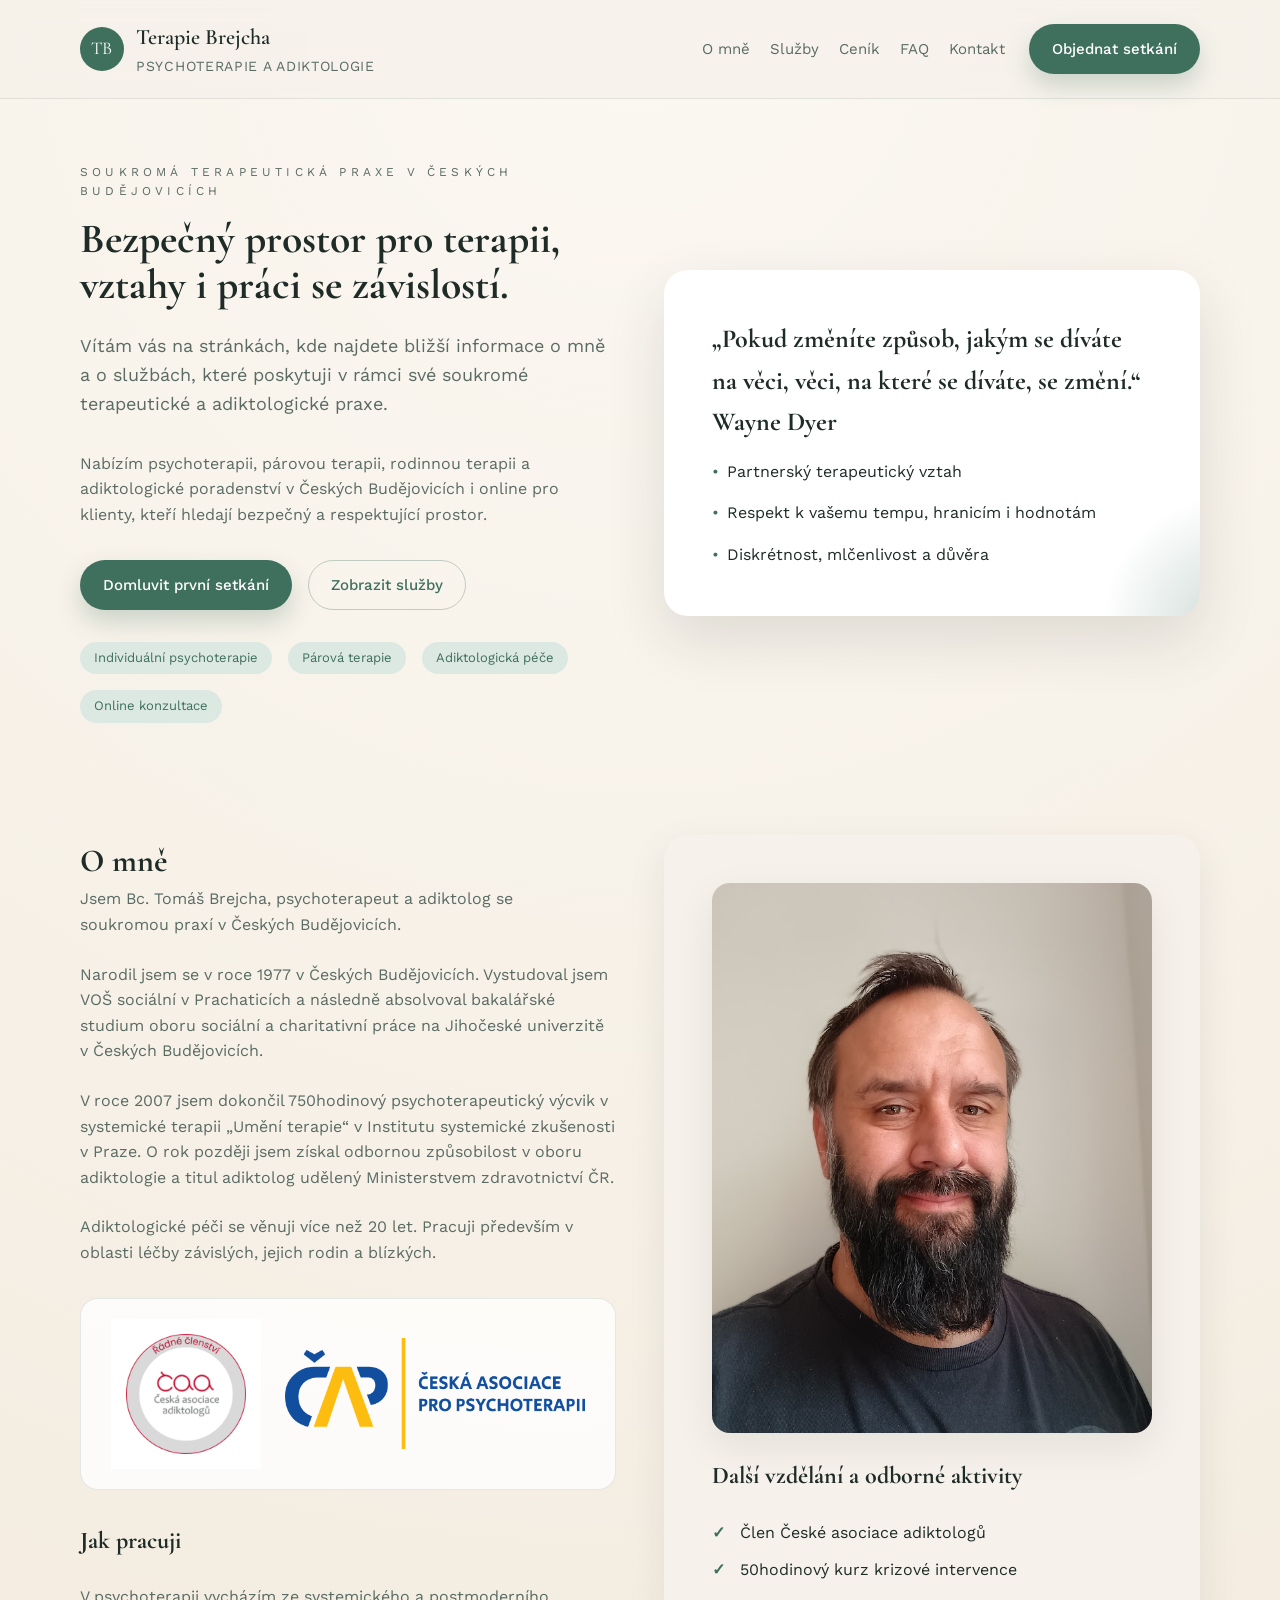
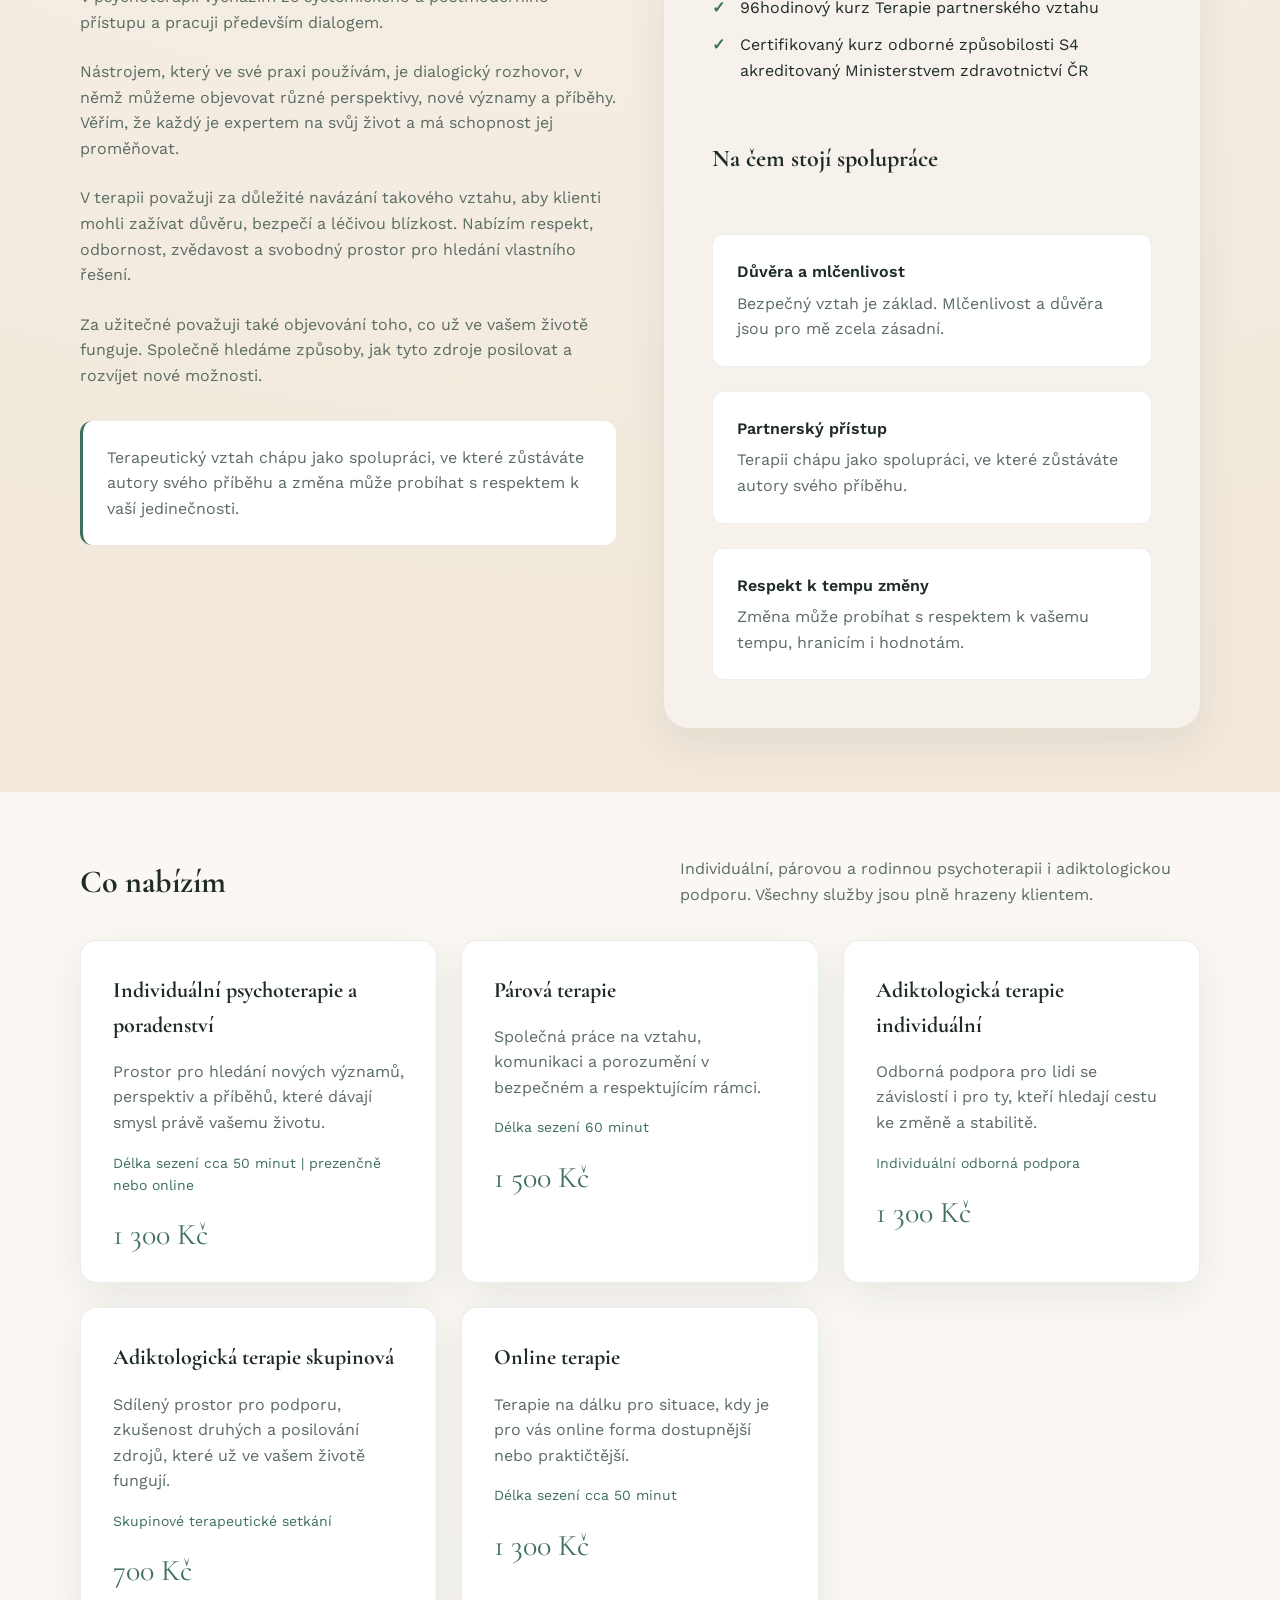
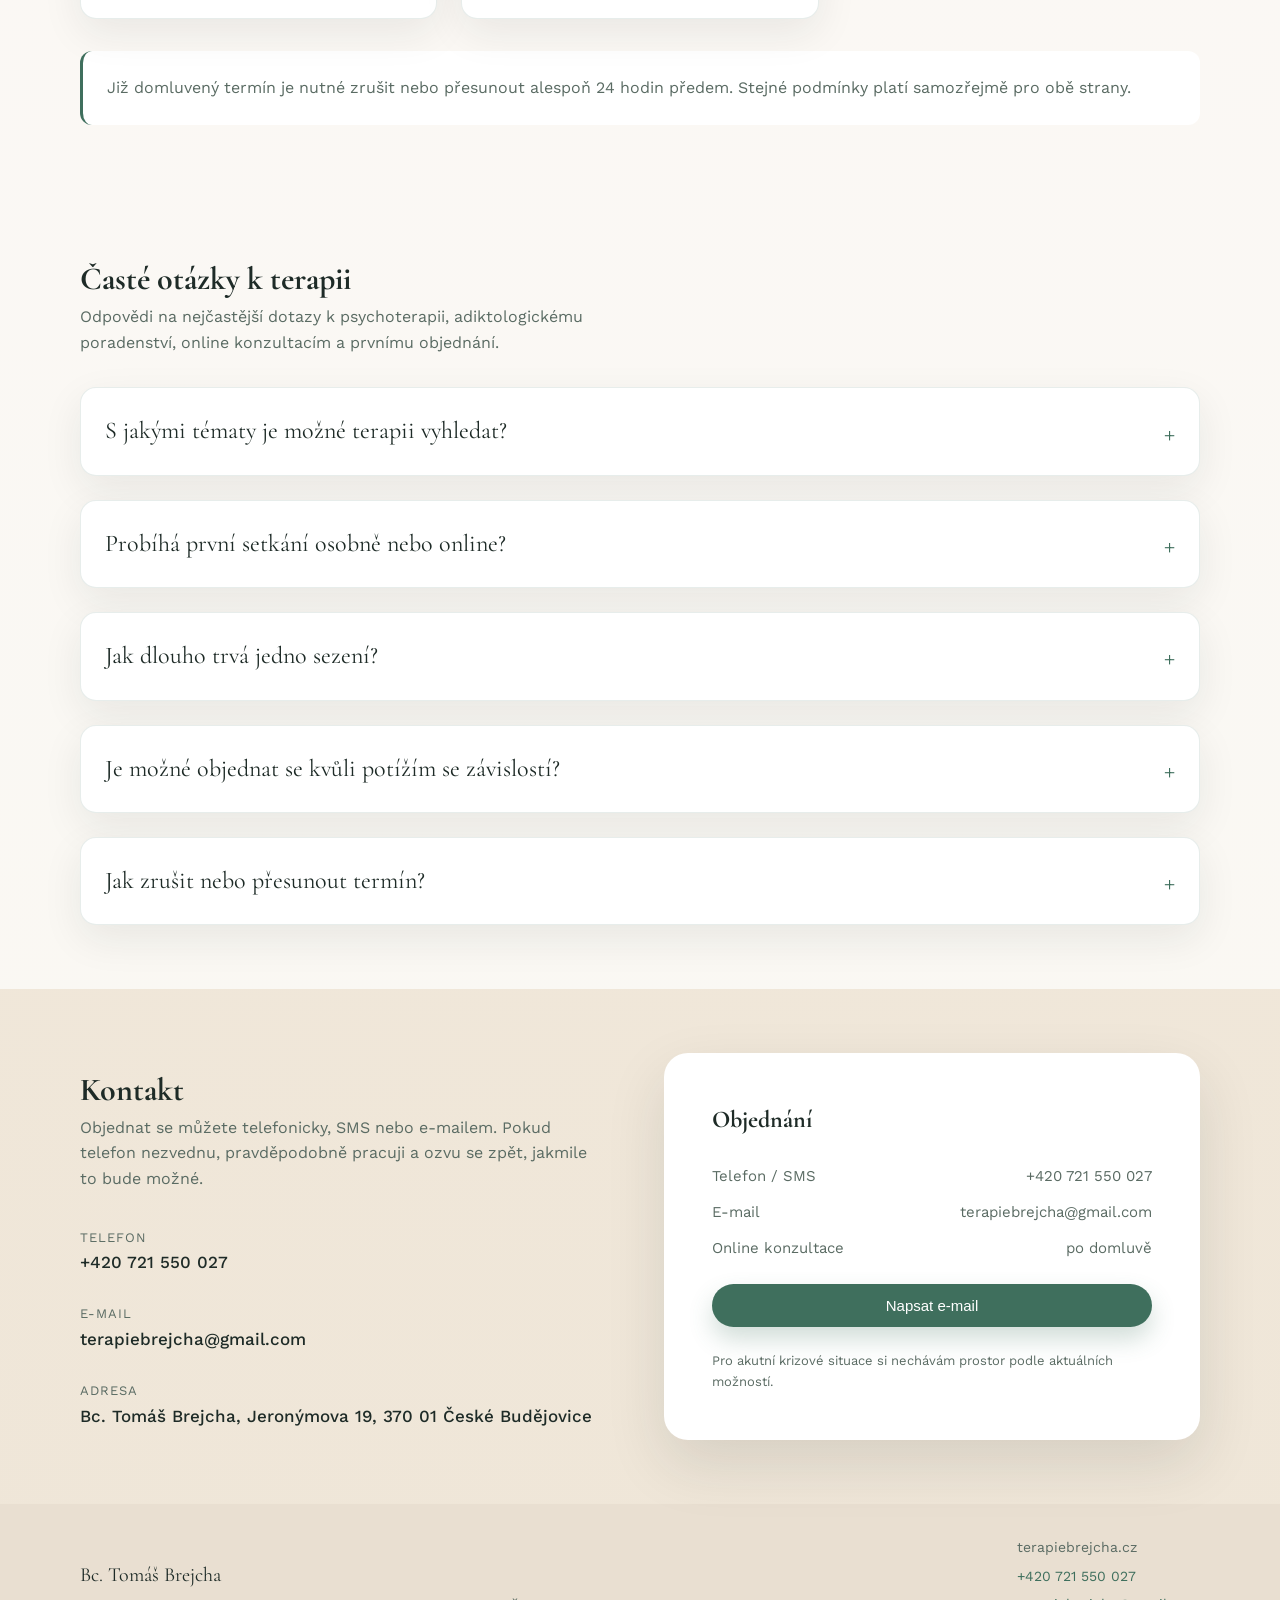
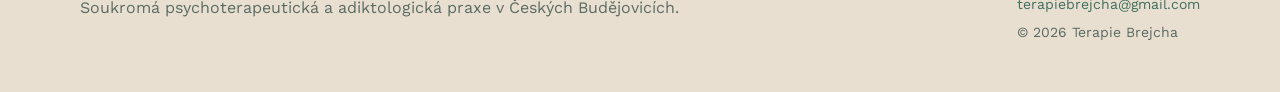
==== commit d03550a3: "capp logo added" ====
--- a/index.html
+++ b/index.html
@@ -301,9 +301,16 @@
           </div>
           <figure class="credential-badge">
             <img
-              class="credential-badge__image"
+              class="credential-badge__image credential-badge__image--caa"
               src="assets/images/caa.png"
               alt="Známka členství v České asociaci adiktologů"
+              loading="lazy"
+              decoding="async"
+            />
+            <img
+              class="credential-badge__image credential-badge__image--capp"
+              src="assets/images/capp.png"
+              alt="Logo České asociace pro psychologii"
               loading="lazy"
               decoding="async"
             />
--- a/styles.css
+++ b/styles.css
@@ -442,9 +442,11 @@
 }
 
 .credential-badge {
-  display: grid;
-  justify-items: center;
-  gap: 14px;
+  display: flex;
+  align-items: center;
+  justify-content: center;
+  flex-wrap: wrap;
+  gap: 18px 24px;
   padding: 20px;
   background: rgba(255, 255, 255, 0.78);
   border: 1px solid rgba(63, 111, 93, 0.14);
@@ -452,9 +454,16 @@
 }
 
 .credential-badge__image {
-  width: min(100%, 180px);
+  object-fit: contain;
+}
+
+.credential-badge__image--caa {
+  width: min(100%, 150px);
   aspect-ratio: 1;
-  object-fit: contain;
+}
+
+.credential-badge__image--capp {
+  width: min(100%, 300px);
 }
 
 .note {
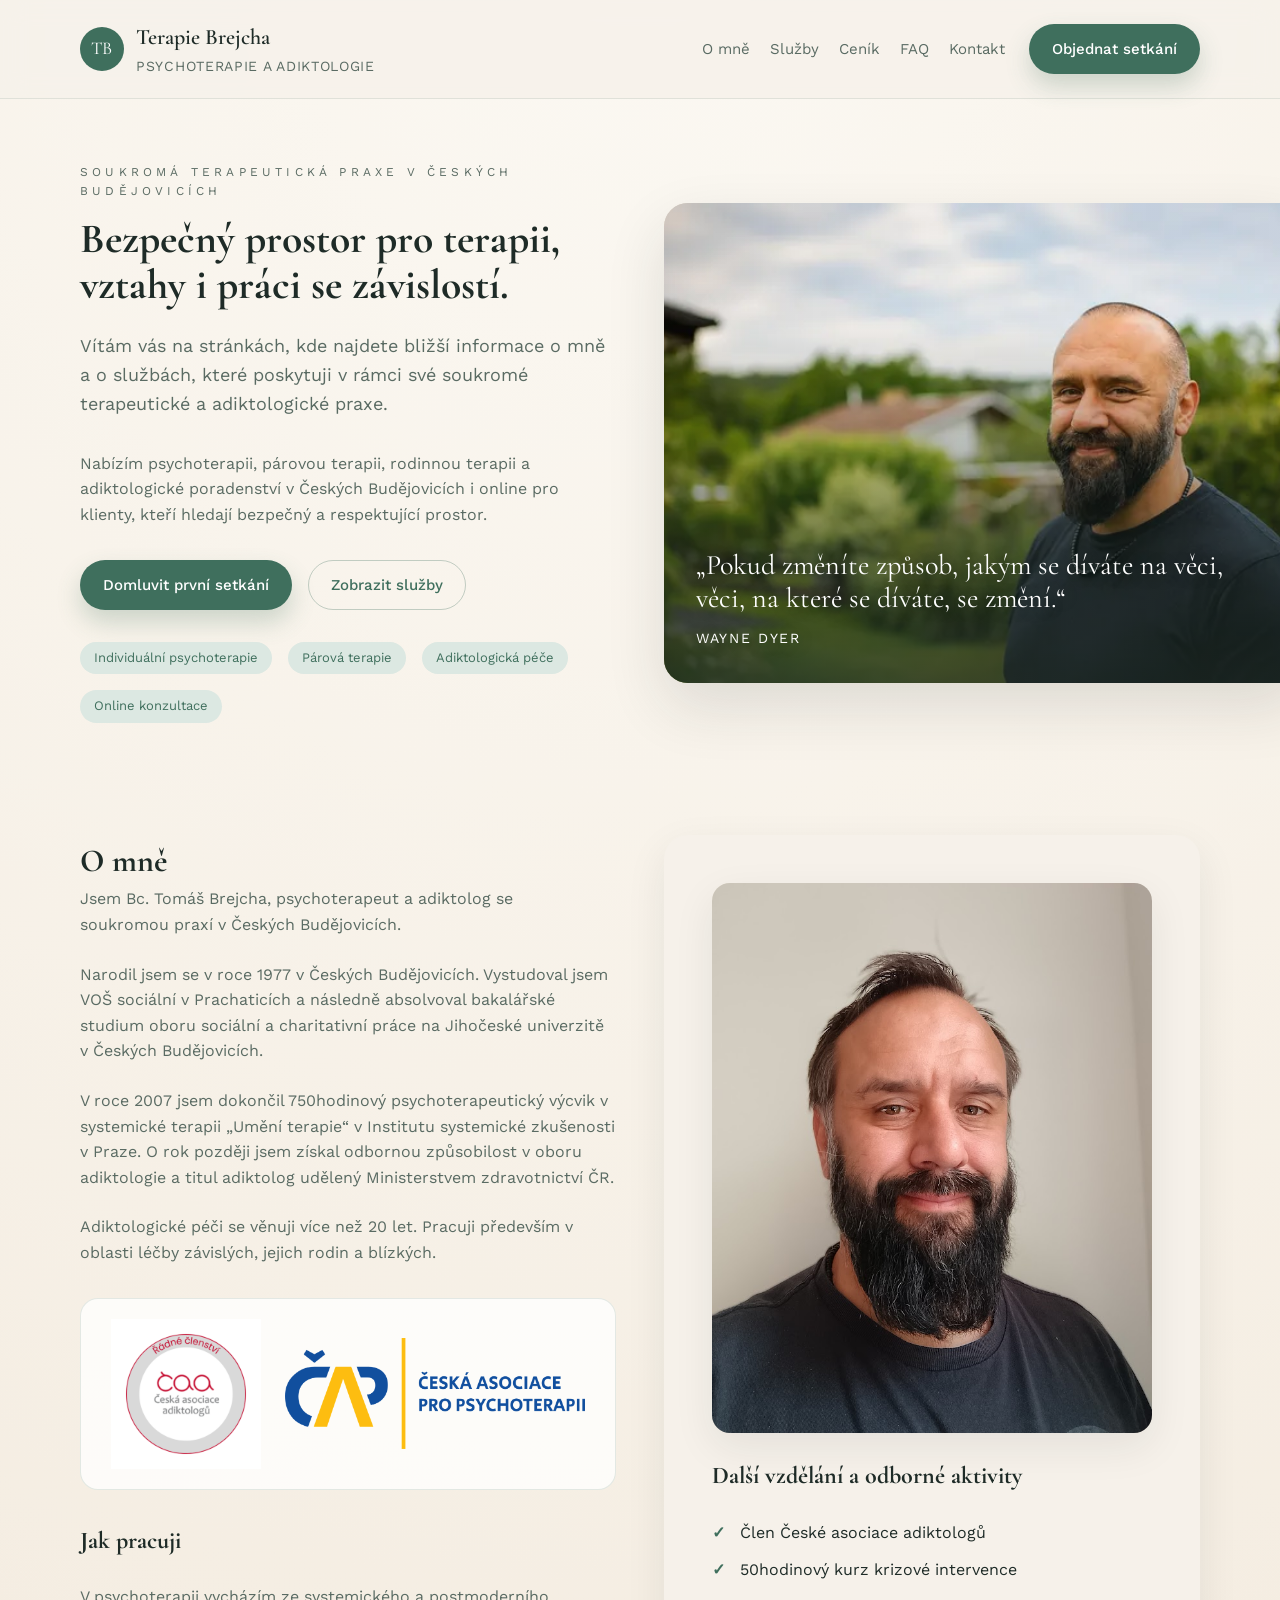
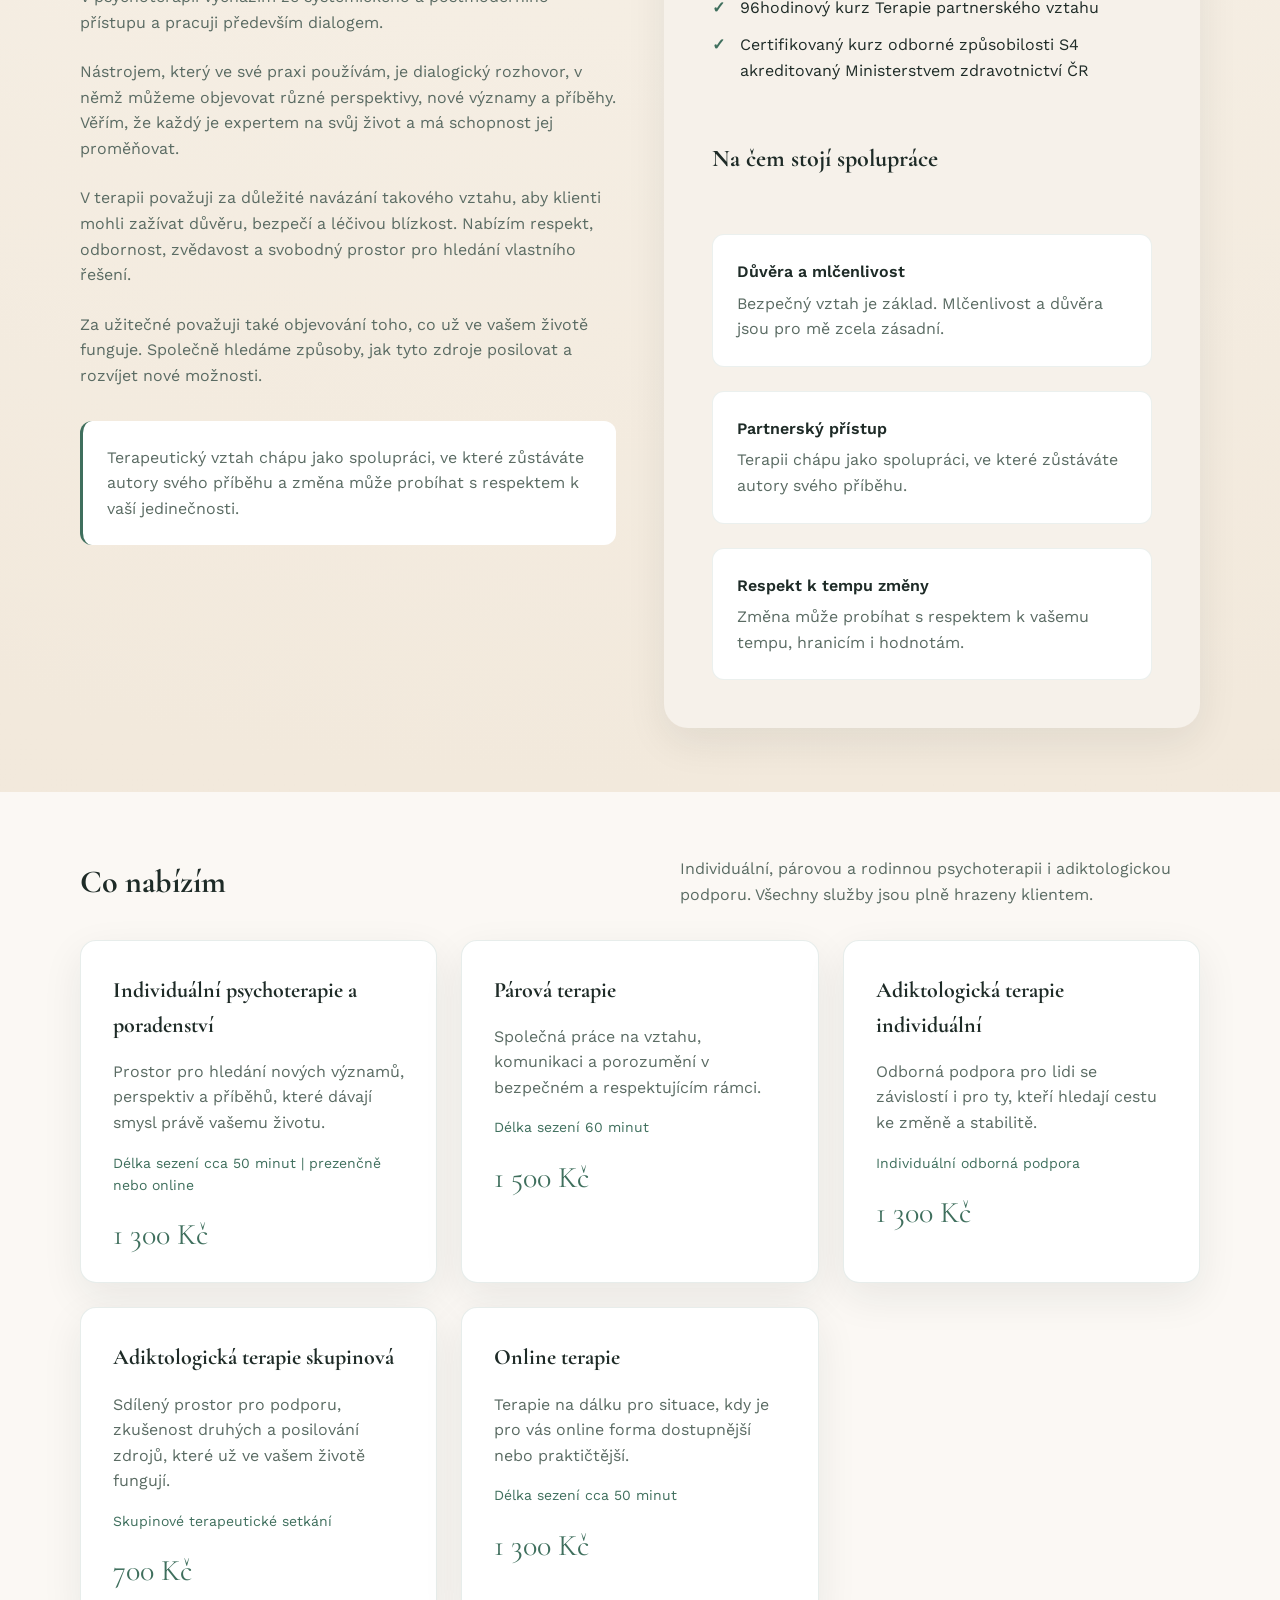
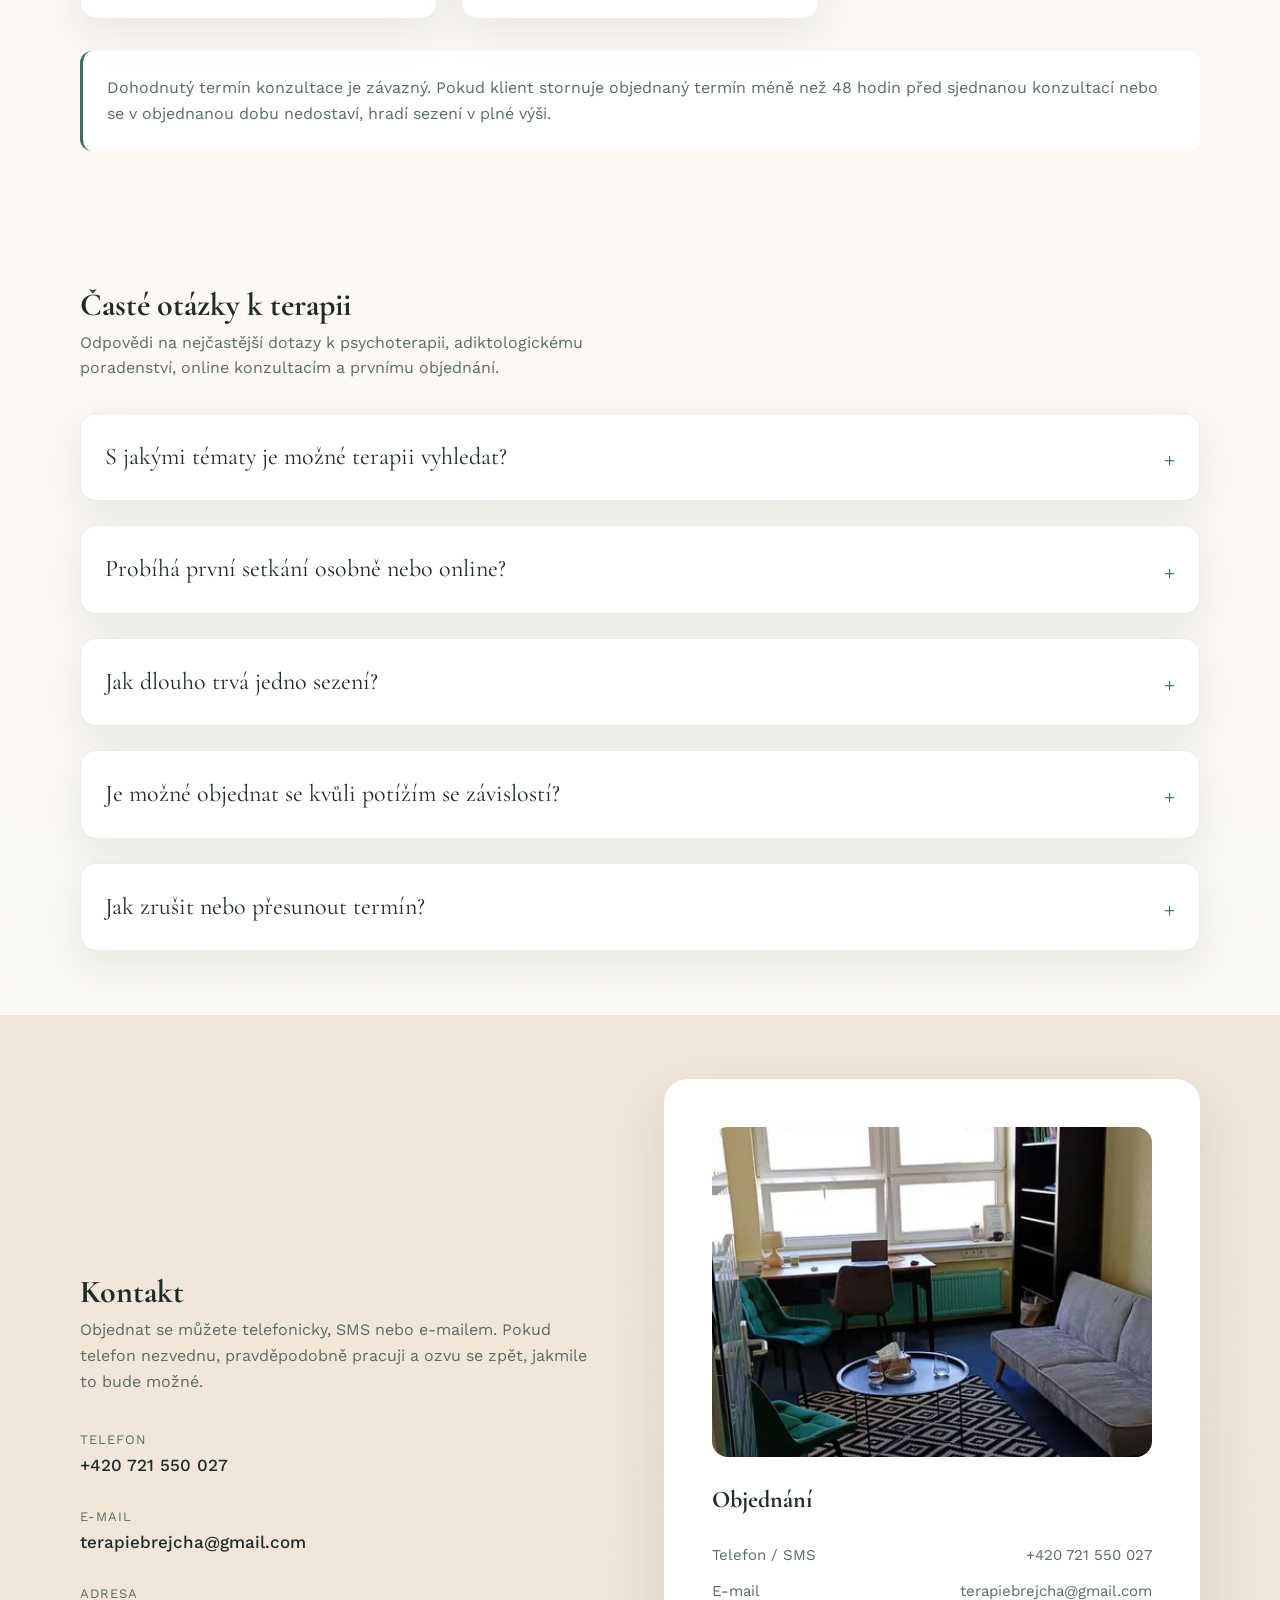
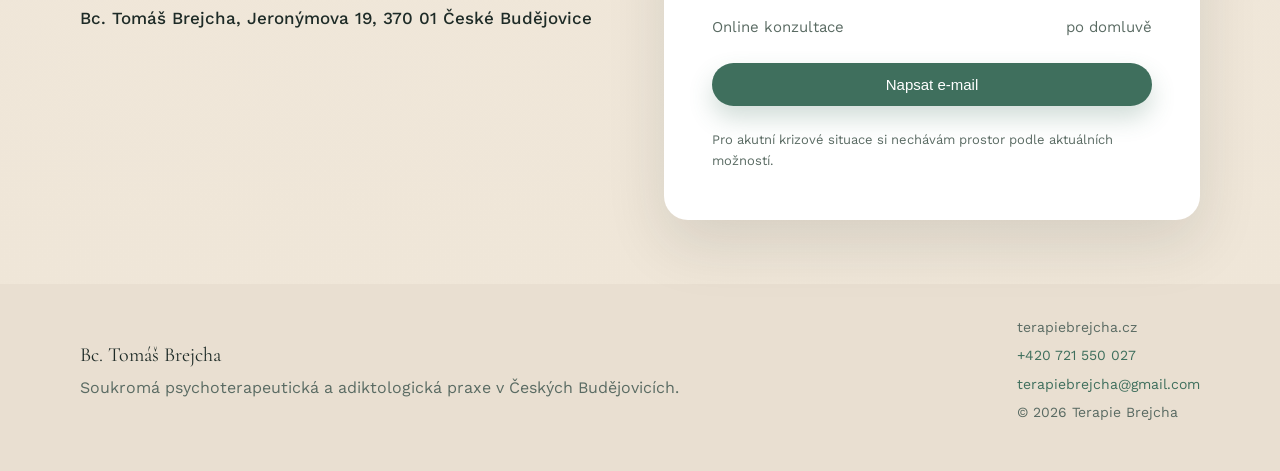
==== commit d3cc7732: "2 images added" ====
--- a/index.html
+++ b/index.html
@@ -203,7 +203,7 @@
               "name": "Jak zrušit nebo přesunout termín?",
               "acceptedAnswer": {
                 "@type": "Answer",
-                "text": "Domluvený termín je potřeba zrušit nebo přesunout alespoň 24 hodin předem."
+                "text": "Dohodnutý termín konzultace je závazný. Pokud klient stornuje objednaný termín méně než 48 hodin před sjednanou konzultací nebo se v objednanou dobu nedostaví, hradí sezení v plné výši."
               }
             }
           ]
@@ -259,18 +259,43 @@
             <span class="badge">Online konzultace</span>
           </div>
         </div>
-        <div class="hero__card">
-          <div class="hero__card-content">
-            <h2 class="hero__card-title">„Pokud změníte způsob, jakým se díváte na věci, věci, na které se díváte, se
-              změní.“ Wayne Dyer</h2>
-            <ul class="hero__list">
-              <li>Partnerský terapeutický vztah</li>
-              <li>Respekt k vašemu tempu, hranicím i hodnotám</li>
-              <li>Diskrétnost, mlčenlivost a důvěra</li>
-            </ul>
-          </div>
-          <div class="hero__accent"></div>
-        </div>
+        <figure class="hero__photo-card">
+          <picture>
+            <source
+              type="image/webp"
+              srcset="
+                assets/images/generated/brejcha2-640.webp 640w,
+                assets/images/generated/brejcha2-960.webp 960w,
+                assets/images/generated/brejcha2-1400.webp 1400w
+              "
+              sizes="(max-width: 980px) calc(100vw - 2rem), 520px"
+            />
+            <source
+              type="image/jpeg"
+              srcset="
+                assets/images/generated/brejcha2-640.jpg 640w,
+                assets/images/generated/brejcha2-960.jpg 960w,
+                assets/images/generated/brejcha2-1400.jpg 1400w
+              "
+              sizes="(max-width: 980px) calc(100vw - 2rem), 520px"
+            />
+            <img
+              class="hero__photo"
+              src="assets/images/generated/brejcha2-960.jpg"
+              width="960"
+              height="639"
+              alt="Tomáš Brejcha v krajině"
+              fetchpriority="high"
+              decoding="async"
+            />
+          </picture>
+          <figcaption class="hero__photo-caption">
+            <span class="hero__quote">
+              „Pokud změníte způsob, jakým se díváte na věci, věci, na které se díváte, se změní.“
+            </span>
+            <cite>Wayne Dyer</cite>
+          </figcaption>
+        </figure>
       </div>
     </section>
 
@@ -434,8 +459,7 @@
         </div>
         <div class="note note--wide">
           <p class="note__text">
-            Již domluvený termín je nutné zrušit nebo přesunout alespoň 24 hodin předem. Stejné
-            podmínky platí samozřejmě pro obě strany.
+            Dohodnutý termín konzultace je závazný. Pokud klient stornuje objednaný termín méně než 48 hodin před sjednanou konzultací nebo se v objednanou dobu nedostaví, hradí sezení v plné výši.
           </p>
         </div>
       </div>
@@ -483,7 +507,7 @@
           <details class="faq__item">
             <summary class="faq__question">Jak zrušit nebo přesunout termín?</summary>
             <p class="faq__answer">
-              Již domluvený termín je potřeba zrušit nebo přesunout alespoň 24 hodin předem.
+              Dohodnutý termín konzultace je závazný. Pokud klient stornuje objednaný termín méně než 48 hodin před sjednanou konzultací nebo se v objednanou dobu nedostaví, hradí sezení v plné výši.
             </p>
           </details>
         </div>
@@ -516,6 +540,35 @@
           </div>
         </div>
         <div class="contact__card">
+          <picture class="contact__photo">
+            <source
+              type="image/webp"
+              srcset="
+                assets/images/generated/brejcha-interier-420.webp 420w,
+                assets/images/generated/brejcha-interier-640.webp 640w,
+                assets/images/generated/brejcha-interier-900.webp 900w
+              "
+              sizes="(max-width: 980px) calc(100vw - 2rem), 440px"
+            />
+            <source
+              type="image/jpeg"
+              srcset="
+                assets/images/generated/brejcha-interier-420.jpg 420w,
+                assets/images/generated/brejcha-interier-640.jpg 640w,
+                assets/images/generated/brejcha-interier-900.jpg 900w
+              "
+              sizes="(max-width: 980px) calc(100vw - 2rem), 440px"
+            />
+            <img
+              class="contact__photo-image"
+              src="assets/images/generated/brejcha-interier-640.jpg"
+              width="640"
+              height="1138"
+              alt="Interiér ordinace v Českých Budějovicích"
+              loading="lazy"
+              decoding="async"
+            />
+          </picture>
           <h3 class="contact__title">Objednání</h3>
           <div class="contact__hours">
             <div class="hours__row">
--- a/styles.css
+++ b/styles.css
@@ -235,48 +235,59 @@
   font-size: 13px;
 }
 
-.hero__card {
+.hero__photo-card {
   position: relative;
-  background: var(--color-white);
+  min-height: 480px;
+  aspect-ratio: 4 / 3;
   border-radius: var(--radius-lg);
   box-shadow: var(--shadow-soft);
   overflow: hidden;
-}
-
-.hero__card-content {
-  padding: var(--space-5);
-}
-
-.hero__card-title {
-  font-family: "Cormorant Garamond", serif;
-  font-size: 26px;
-  margin-bottom: var(--space-2);
-}
-
-.hero__card-text {
-  color: var(--color-muted);
-  margin-bottom: var(--space-3);
-}
-
-.hero__list {
-  list-style: none;
-  display: grid;
-  gap: var(--space-2);
-  color: var(--color-ink);
-}
-
-.hero__list li::before {
-  content: "•";
-  color: var(--color-accent);
-  margin-right: 8px;
-}
-
-.hero__accent {
+  background: #d9d1c3;
+}
+
+.hero__photo-card::after {
+  content: "";
   position: absolute;
-  inset: auto -30% -40% auto;
-  width: 260px;
-  height: 260px;
-  background: radial-gradient(circle, rgba(63, 111, 93, 0.25) 0%, rgba(63, 111, 93, 0) 70%);
+  inset: 0;
+  background: linear-gradient(180deg, rgba(30, 43, 39, 0.02) 25%, rgba(30, 43, 39, 0.76) 100%);
+  pointer-events: none;
+}
+
+.hero__photo-card picture,
+.hero__photo {
+  display: block;
+  width: 100%;
+  height: 100%;
+}
+
+.hero__photo {
+  object-fit: cover;
+  object-position: center;
+}
+
+.hero__photo-caption {
+  position: absolute;
+  left: var(--space-4);
+  right: var(--space-4);
+  bottom: var(--space-4);
+  z-index: 1;
+  color: var(--color-white);
+  text-shadow: 0 2px 16px rgba(30, 43, 39, 0.42);
+}
+
+.hero__quote {
+  display: block;
+  font-family: "Cormorant Garamond", serif;
+  font-size: clamp(1.65rem, 2.2vw, 2.25rem);
+  line-height: 1.18;
+  margin-bottom: 10px;
+}
+
+.hero__photo-caption cite {
+  font-style: normal;
+  font-size: 14px;
+  letter-spacing: 0.12em;
+  text-transform: uppercase;
 }
 
 .section {
@@ -519,6 +530,21 @@
   box-shadow: var(--shadow-soft);
   display: grid;
   gap: var(--space-3);
+}
+
+.contact__photo {
+  display: block;
+  aspect-ratio: 4 / 3;
+  overflow: hidden;
+  border-radius: calc(var(--radius-lg) - 8px);
+  background: #e7dccf;
+}
+
+.contact__photo-image {
+  width: 100%;
+  height: 100%;
+  object-fit: cover;
+  object-position: center 44%;
 }
 
 .contact__title {
@@ -797,7 +823,17 @@
     grid-template-columns: 1fr;
   }
 
-  .hero__card-content,
+  .hero__photo-card {
+    min-height: 0;
+    aspect-ratio: 3 / 2;
+  }
+
+  .hero__photo-caption {
+    left: var(--space-3);
+    right: var(--space-3);
+    bottom: var(--space-3);
+  }
+
   .split__panel,
   .contact__card,
   .email-dialog__panel {
